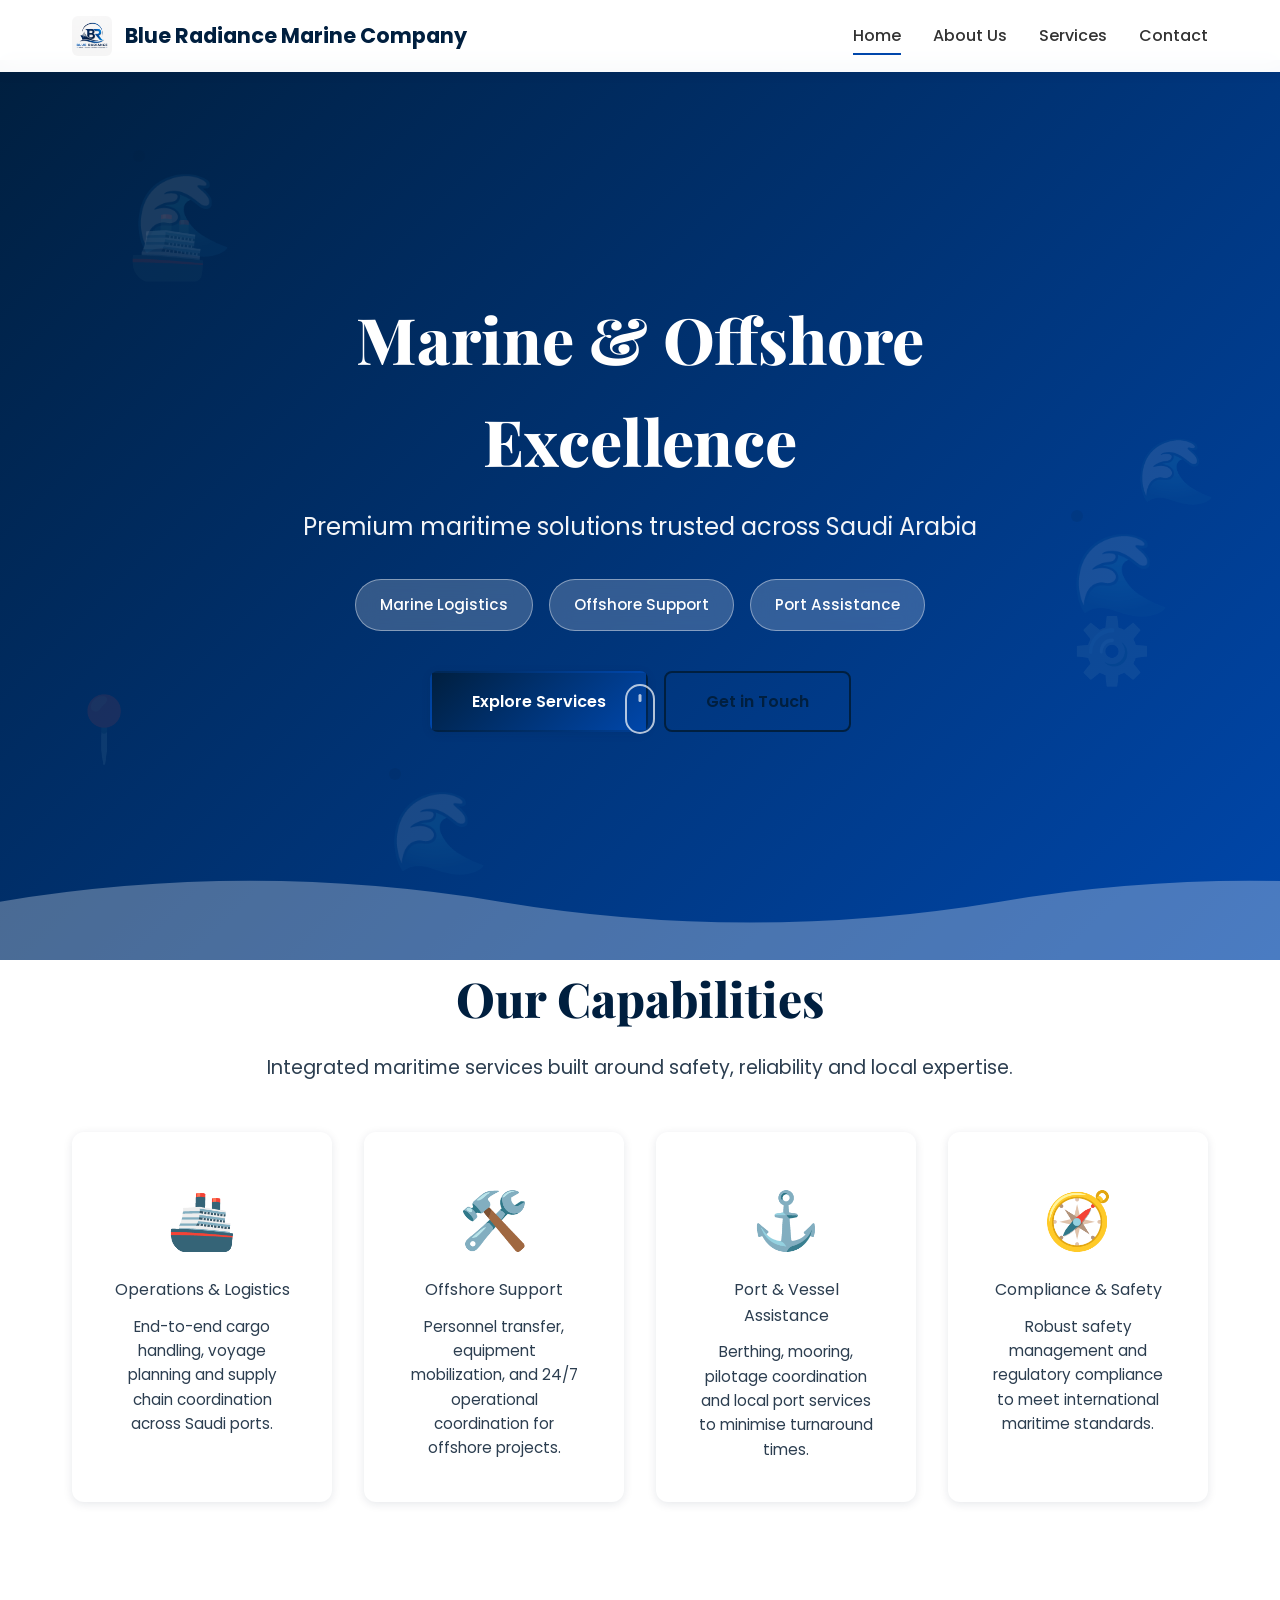
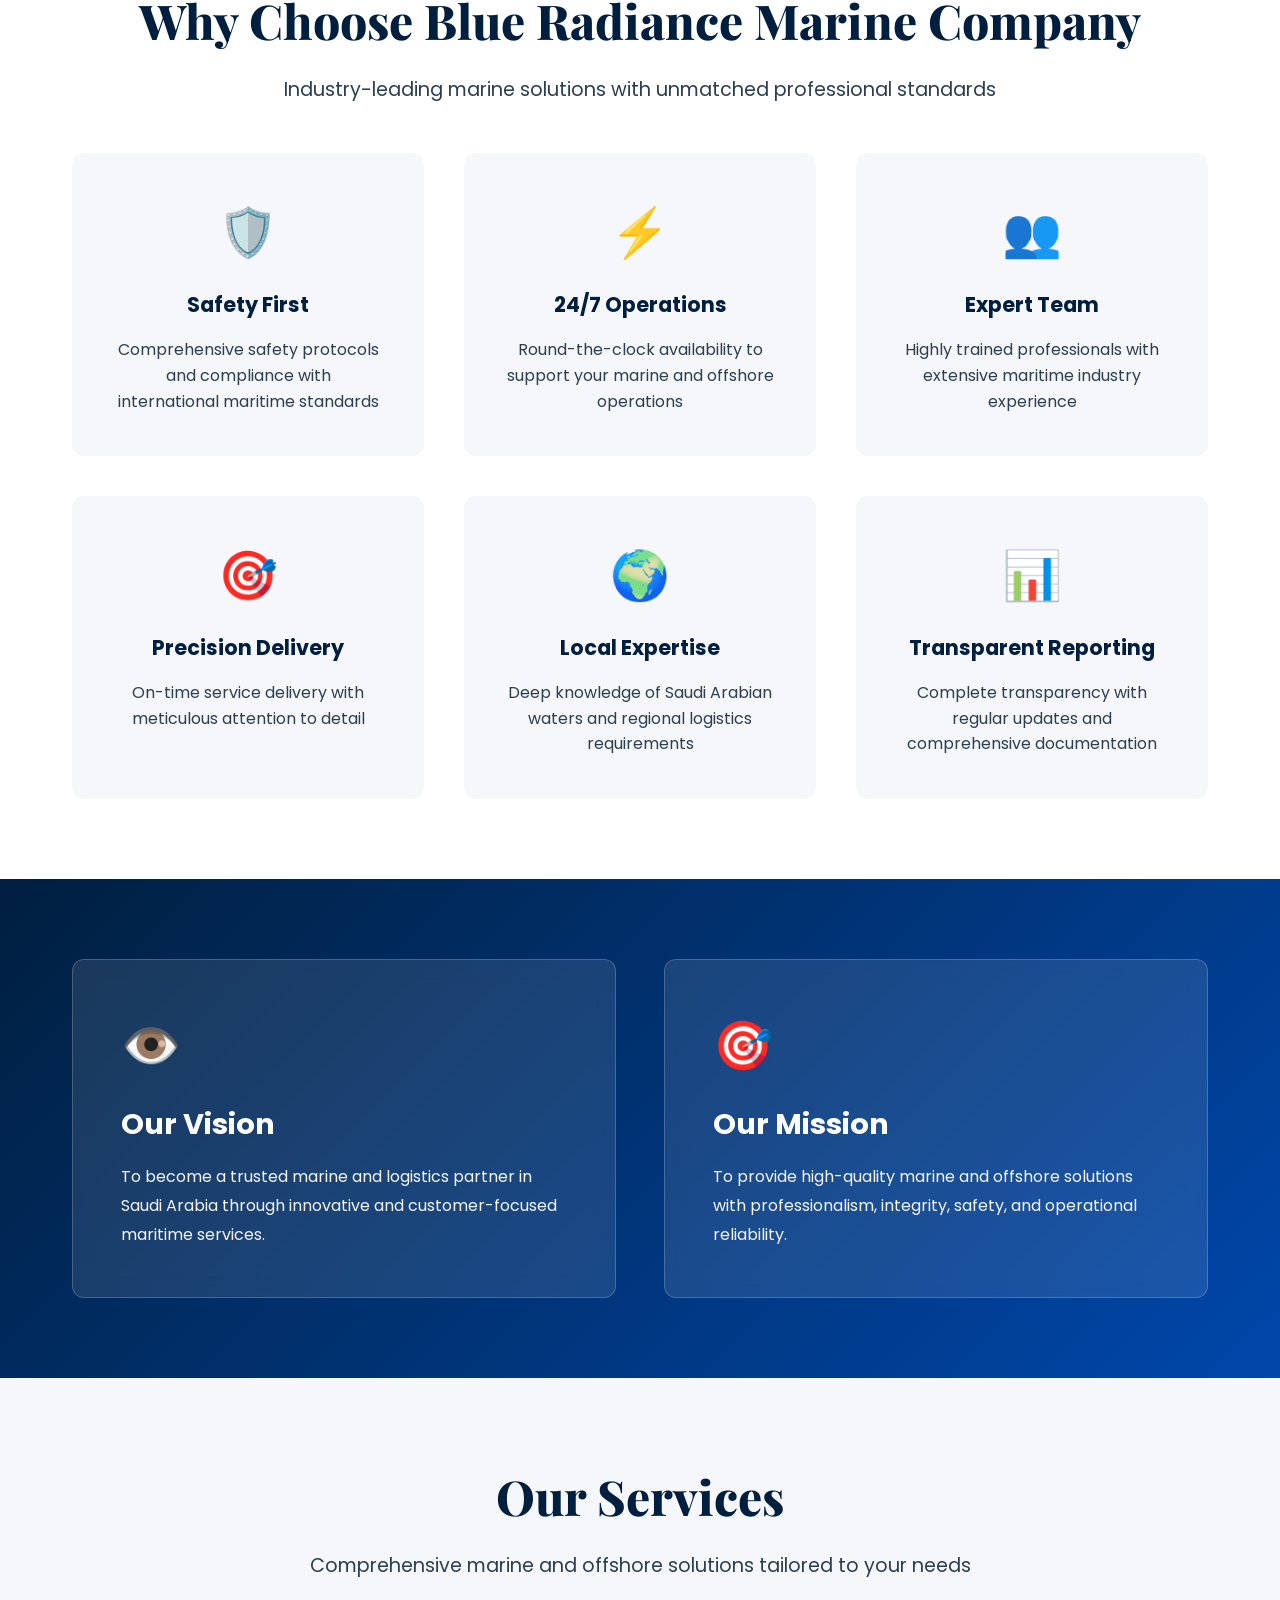
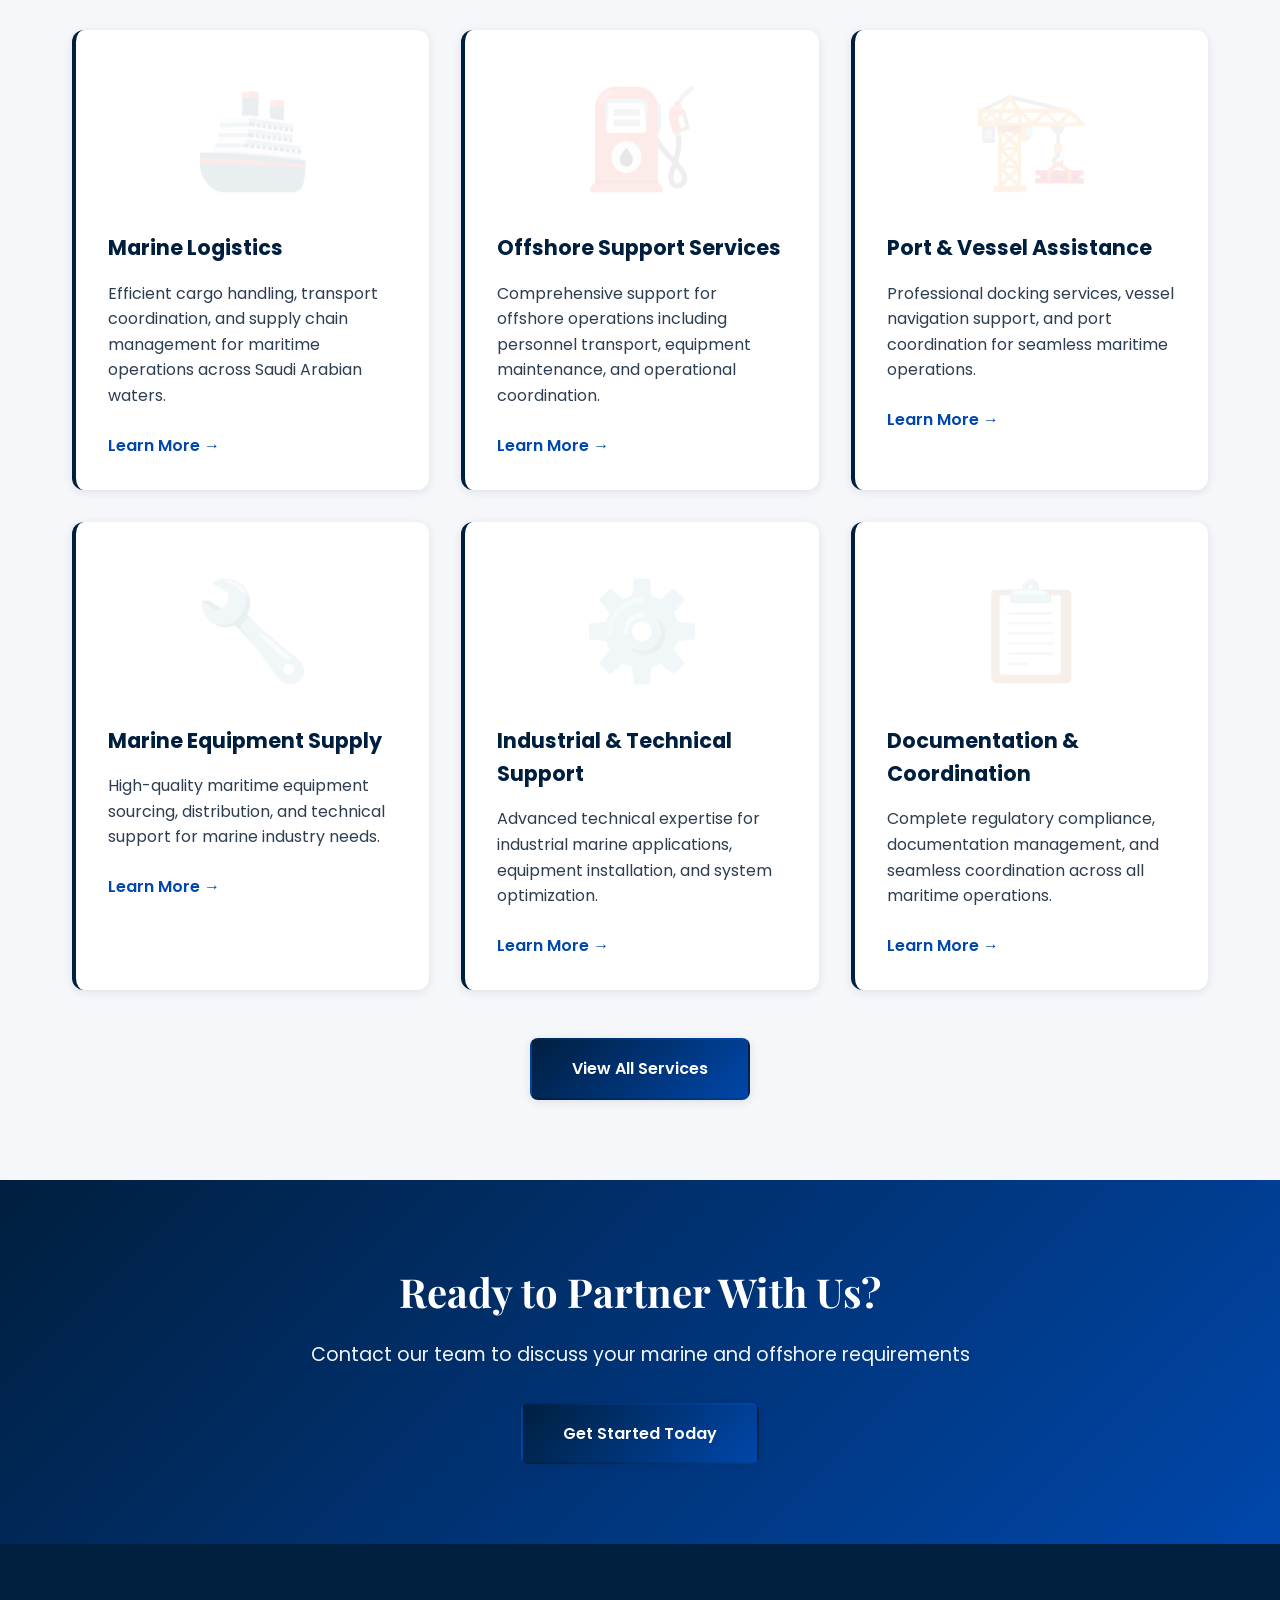
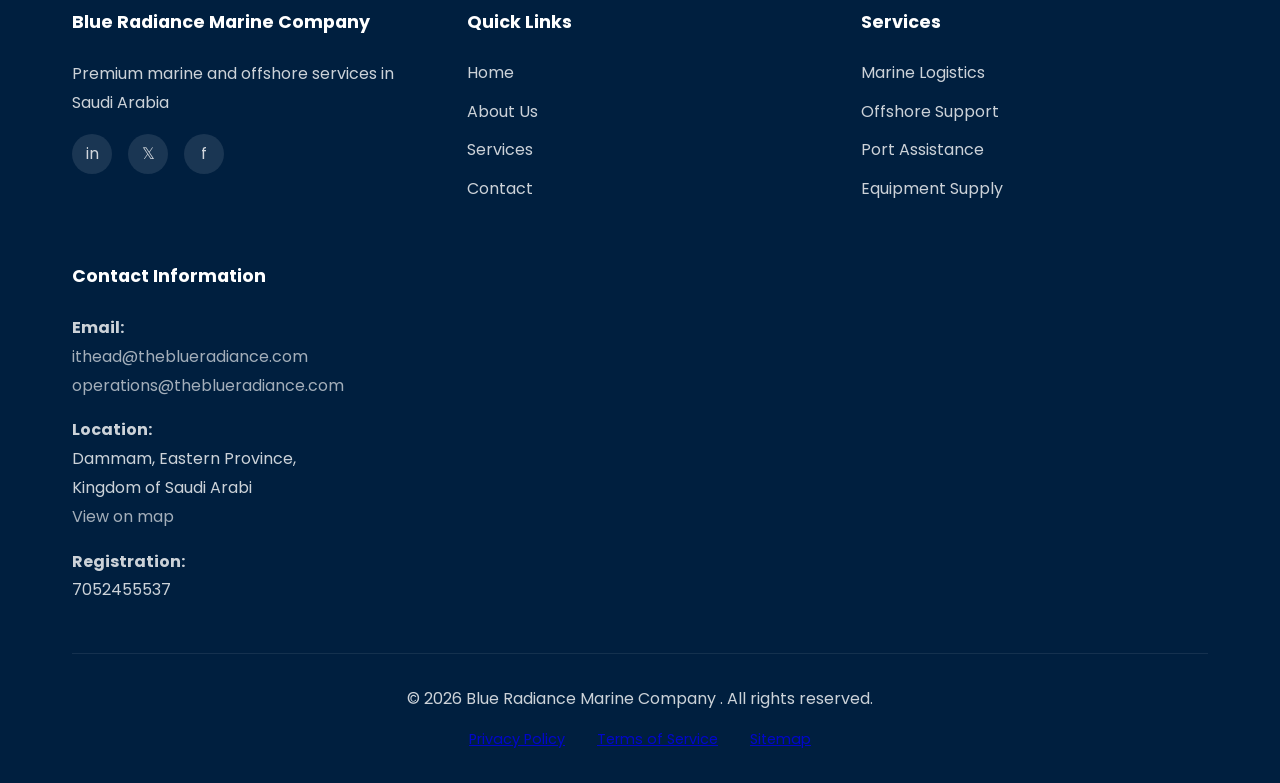
==== index.html @ 3f6fd344 "Update index.html" ====
<!DOCTYPE html>
<html lang="en">
<head>
    <meta charset="UTF-8">
    <meta name="viewport" content="width=device-width, initial-scale=1.0">
    <meta name="description" content="Blue Radiance Marine Company  - Saudi Arabian Marine & Offshore Services. Marine Logistics, Offshore Support, Port Assistance, Equipment Supply">
    <meta name="keywords" content="marine services, offshore, Saudi Arabia, logistics, shipping, vessel support">
    <meta name="author" content="Blue Radiance Marine Company ">
    <meta property="og:title" content="Blue Radiance Marine Company  - Marine & Offshore Services">
    <meta property="og:description" content="Premium marine and offshore solutions in Saudi Arabia">
    <meta property="og:image" content="/images/og-image.jpg">
    <meta property="og:url" content="https://theblueradiance.com">
    <meta name="robots" content="index, follow">
    <title>Blue Radiance Marine Company  - Marine & Offshore Services | Saudi Arabia</title>
    <link rel="canonical" href="https://theblueradiance.com/">
    <link rel="stylesheet" href="main.css">
    <link rel="stylesheet" href="animations.css">
    <link rel="preconnect" href="https://fonts.googleapis.com">
    <link rel="preconnect" href="https://fonts.gstatic.com" crossorigin>
    <link href="https://fonts.googleapis.com/css2?family=Poppins:wght@300;400;500;600;700;800&family=Playfair+Display:wght@700;800&display=swap" rel="stylesheet">
    <link rel="icon" type="image/x-icon" href="images/favicon.ico">
</head>
<body>


    <nav class="navbar">
        <div class="nav-container">
            <div class="nav-brand">
                <a href="index.html" class="logo">
                    <img src="images/Img.PNG" alt="Blue Radiance logo" class="logo-img">
                    <span class="logo-text">Blue Radiance Marine Company </span>
                </a>
            </div>
            <button class="nav-toggle" id="navToggle">
                <span></span>
                <span></span>
                <span></span>
            </button>
            <ul class="nav-menu" id="navMenu">
                <li><a href="index.html" class="nav-link active">Home</a></li>
                <li><a href="about.html" class="nav-link">About Us</a></li>
                <li><a href="services.html" class="nav-link">Services</a></li>
                <li><a href="contact.html" class="nav-link">Contact</a></li>
            </ul>
        </div>
    </nav>

    <section class="hero">
        <div class="hero-background">
            <div class="ocean-waves"></div>
            <div class="wave wave1">🌊</div>
            <div class="wave wave2">🌊</div>
            <div class="wave wave3">🌊</div>
        </div>
        <div class="floating-elements">
            <div class="float-icon icon-1">🚢</div>
            <div class="float-icon icon-2">⚙️</div>
            <div class="float-icon icon-3">🌊</div>
            <div class="float-icon icon-4">📍</div>
        </div>
        <div class="hero-content">
            <div class="hero-text">
                <h1 class="hero-title">Marine & Offshore Excellence</h1>
                <p class="hero-subtitle">Premium maritime solutions trusted across Saudi Arabia</p>
                <div class="hero-tags">
                    <span class="tag">Marine Logistics</span>
                    <span class="tag">Offshore Support</span>
                    <span class="tag">Port Assistance</span>
                </div>
                <div class="hero-buttons">
                    <a href="services.html" class="btn btn-primary">Explore Services</a>
                    <a href="contact.html" class="btn btn-outline">Get in Touch</a>
                </div>
            </div>
            <div class="hero-scroll-indicator">
                <div class="scroll-icon"><span></span></div>
            </div>
        </div>
    </section>

    <section class="capabilities-section">
        <div class="container">
            <h2 class="section-title">Our Capabilities</h2>
            <p class="section-subtitle">Integrated maritime services built around safety, reliability and local expertise.</p>

            <div class="stats-grid">
                <div class="stat-card">
                    <div class="stat-number">🚢</div>
                    <p class="stat-label">Operations &amp; Logistics</p>
                    <p style="margin-top:12px;color:var(--dark-grey);font-size:0.95rem;">End-to-end cargo handling, voyage planning and supply chain coordination across Saudi ports.</p>
                </div>

                <div class="stat-card">
                    <div class="stat-number">🛠️</div>
                    <p class="stat-label">Offshore Support</p>
                    <p style="margin-top:12px;color:var(--dark-grey);font-size:0.95rem;">Personnel transfer, equipment mobilization, and 24/7 operational coordination for offshore projects.</p>
                </div>

                <div class="stat-card">
                    <div class="stat-number">⚓</div>
                    <p class="stat-label">Port &amp; Vessel Assistance</p>
                    <p style="margin-top:12px;color:var(--dark-grey);font-size:0.95rem;">Berthing, mooring, pilotage coordination and local port services to minimise turnaround times.</p>
                </div>

                <div class="stat-card">
                    <div class="stat-number">🧭</div>
                    <p class="stat-label">Compliance &amp; Safety</p>
                    <p style="margin-top:12px;color:var(--dark-grey);font-size:0.95rem;">Robust safety management and regulatory compliance to meet international maritime standards.</p>
                </div>
            </div>
        </div>
    </section>

    <section class="why-choose-us">
        <div class="container">
            <div class="section-header">
                <h2 class="section-title">Why Choose Blue Radiance Marine Company </h2>
                <p class="section-subtitle">Industry-leading marine solutions with unmatched professional standards</p>
            </div>
            <div class="features-grid">
                <div class="feature-card">
                    <div class="feature-icon">🛡️</div>
                    <h3>Safety First</h3>
                    <p>Comprehensive safety protocols and compliance with international maritime standards</p>
                </div>
                <div class="feature-card">
                    <div class="feature-icon">⚡</div>
                    <h3>24/7 Operations</h3>
                    <p>Round-the-clock availability to support your marine and offshore operations</p>
                </div>
                <div class="feature-card">
                    <div class="feature-icon">👥</div>
                    <h3>Expert Team</h3>
                    <p>Highly trained professionals with extensive maritime industry experience</p>
                </div>
                <div class="feature-card">
                    <div class="feature-icon">🎯</div>
                    <h3>Precision Delivery</h3>
                    <p>On-time service delivery with meticulous attention to detail</p>
                </div>
                <div class="feature-card">
                    <div class="feature-icon">🌍</div>
                    <h3>Local Expertise</h3>
                    <p>Deep knowledge of Saudi Arabian waters and regional logistics requirements</p>
                </div>
                <div class="feature-card">
                    <div class="feature-icon">📊</div>
                    <h3>Transparent Reporting</h3>
                    <p>Complete transparency with regular updates and comprehensive documentation</p>
                </div>
            </div>
        </div>
    </section>

    <section class="vision-mission">
        <div class="container">
            <div class="vm-grid">
                <div class="vm-card vision">
                    <div class="vm-icon">👁️</div>
                    <h3>Our Vision</h3>
                    <p>To become a trusted marine and logistics partner in Saudi Arabia through innovative and customer-focused maritime services.</p>
                </div>
                <div class="vm-card mission">
                    <div class="vm-icon">🎯</div>
                    <h3>Our Mission</h3>
                    <p>To provide high-quality marine and offshore solutions with professionalism, integrity, safety, and operational reliability.</p>
                </div>
            </div>
        </div>
    </section>

    <section class="services-preview">
        <div class="container">
            <div class="section-header">
                <h2 class="section-title">Our Services</h2>
                <p class="section-subtitle">Comprehensive marine and offshore solutions tailored to your needs</p>
            </div>
            <div class="services-grid">
                <div class="service-card">
                    <div class="service-icon">🚢</div>
                    <h3>Marine Logistics</h3>
                    <p>Efficient cargo handling, transport coordination, and supply chain management for maritime operations across Saudi Arabian waters.</p>
                    <a href="services.html#marine-logistics" class="service-link">Learn More →</a>
                </div>
                <div class="service-card">
                    <div class="service-icon">⛽</div>
                    <h3>Offshore Support Services</h3>
                    <p>Comprehensive support for offshore operations including personnel transport, equipment maintenance, and operational coordination.</p>
                    <a href="services.html#offshore-support" class="service-link">Learn More →</a>
                </div>
                <div class="service-card">
                    <div class="service-icon">🏗️</div>
                    <h3>Port & Vessel Assistance</h3>
                    <p>Professional docking services, vessel navigation support, and port coordination for seamless maritime operations.</p>
                    <a href="services.html#port-assistance" class="service-link">Learn More →</a>
                </div>
                <div class="service-card">
                    <div class="service-icon">🔧</div>
                    <h3>Marine Equipment Supply</h3>
                    <p>High-quality maritime equipment sourcing, distribution, and technical support for marine industry needs.</p>
                    <a href="services.html#equipment-supply" class="service-link">Learn More →</a>
                </div>
                <div class="service-card">
                    <div class="service-icon">⚙️</div>
                    <h3>Industrial & Technical Support</h3>
                    <p>Advanced technical expertise for industrial marine applications, equipment installation, and system optimization.</p>
                    <a href="services.html#technical-support" class="service-link">Learn More →</a>
                </div>
                <div class="service-card">
                    <div class="service-icon">📋</div>
                    <h3>Documentation & Coordination</h3>
                    <p>Complete regulatory compliance, documentation management, and seamless coordination across all maritime operations.</p>
                    <a href="services.html#documentation" class="service-link">Learn More →</a>
                </div>
            </div>
            <div class="services-cta">
                <a href="services.html" class="btn btn-primary">View All Services</a>
            </div>
        </div>
    </section>

    <section class="cta-section">
        <div class="container">
            <div class="cta-content">
                <h2>Ready to Partner With Us?</h2>
                <p>Contact our team to discuss your marine and offshore requirements</p>
                <a href="contact.html" class="btn btn-primary">Get Started Today</a>
            </div>
        </div>
    </section>

    <footer class="footer">
        <div class="container">
            <div class="footer-grid">
                <div class="footer-section">
                    <h4>Blue Radiance Marine Company </h4>
                    <p>Premium marine and offshore services in Saudi Arabia</p>
                    <div class="social-links">
                        <a href="#" title="LinkedIn">in</a>
                        <a href="#" title="Twitter">𝕏</a>
                        <a href="#" title="Facebook">f</a>
                    </div>
                </div>
                <div class="footer-section">
                    <h4>Quick Links</h4>
                    <ul>
                        <li><a href="index.html">Home</a></li>
                        <li><a href="about.html">About Us</a></li>
                        <li><a href="services.html">Services</a></li>
                        <li><a href="contact.html">Contact</a></li>
                    </ul>
                </div>
                <div class="footer-section">
                    <h4>Services</h4>
                    <ul>
                        <li><a href="services.html#marine-logistics">Marine Logistics</a></li>
                        <li><a href="services.html#offshore-support">Offshore Support</a></li>
                        <li><a href="services.html#port-assistance">Port Assistance</a></li>
                        <li><a href="services.html#equipment-supply">Equipment Supply</a></li>
                    </ul>
                </div>
                <div class="footer-section">
                    <h4>Contact Information</h4>
                    <p><strong>Email:</strong><br><a href="mailto:ithead@theblueradiance.com">ithead@theblueradiance.com</a><br><a href="mailto:operations@theblueradiance.com">operations@theblueradiance.com</a></p>
                    <p><strong>Location:</strong><br>Dammam, Eastern Province,<br>Kingdom of Saudi Arabi<br><a href="https://www.google.com/maps?q=Dammam,+Eastern+Province,+Kingdom+of+Saudi+Arabia" target="_blank" rel="noopener noreferrer">View on map</a></p>
                    <p><strong>Registration:</strong><br>7052455537</p>
                </div>
            </div>
            <div class="footer-bottom">
                <p>&copy; 2026 Blue Radiance Marine Company . All rights reserved.</p>
                <div class="footer-links">
                    <a href="#">Privacy Policy</a>
                    <a href="#">Terms of Service</a>
                    <a href="#">Sitemap</a>
                </div>
            </div>
        </div>
    </footer>

    <script src="main.js"></script>
           <script src="smoothscroll.js"></script>
           <script src="aos.js"></script>
</body>
</html>
---- main.css ----
/* ====================================
   ROOT VARIABLES & GENERAL STYLES
   ==================================== */

:root {
    --primary-blue: #001F3F;
    --royal-blue: #0047AB;
    --light-blue: #4A90E2;
    --accent-blue: #0077BE;
    --white: #FFFFFF;
    --light-grey: #F5F7FA;
    --dark-grey: #2C3E50;
    --text-color: #333333;
    --border-color: #E0E0E0;
    --shadow: 0 2px 10px rgba(0, 31, 63, 0.1);
    --shadow-hover: 0 10px 30px rgba(0, 31, 63, 0.15);
    --transition: all 0.3s cubic-bezier(0.4, 0, 0.2, 1);
}

* {
    margin: 0;
    padding: 0;
    box-sizing: border-box;
}

html { scroll-behavior: smooth; }

body {
    font-family: 'Poppins', sans-serif;
    color: var(--text-color);
    background-color: var(--white);
    line-height: 1.6;
    overflow-x: hidden;
}

.container {
    max-width: 1200px;
    margin: 0 auto;
    padding: 0 2rem;
}

.section-title {
    font-family: 'Playfair Display', serif;
    font-size: 3rem;
    font-weight: 800;
    color: var(--primary-blue);
    margin-bottom: 1rem;
    text-align: center;
}

.section-subtitle {
    font-size: 1.2rem;
    color: var(--dark-grey);
    text-align: center;
    margin-bottom: 3rem;
}

.section-header {
    text-align: center;
    margin-bottom: 3rem;
}

/* ====================================
   BUTTONS & LINKS
   ==================================== */

.btn {
    display: inline-flex;
    align-items: center;
    justify-content: center;
    padding: 1rem 2.5rem;
    border: 2px solid transparent;
    border-radius: 8px;
    font-size: 1rem;
    font-weight: 600;
    text-decoration: none;
    cursor: pointer;
    transition: var(--transition);
    gap: 0.5rem;
}

.btn-primary {
    background: linear-gradient(135deg, var(--primary-blue), var(--royal-blue));
    color: var(--white);
    box-shadow: var(--shadow);
}

.btn-primary:hover {
    background: linear-gradient(135deg, var(--royal-blue), var(--primary-blue));
    box-shadow: var(--shadow-hover);
    transform: translateY(-3px);
}

.btn-outline {
    border-color: var(--primary-blue);
    color: var(--primary-blue);
    background: transparent;
}

.btn-outline:hover {
    background: var(--primary-blue);
    color: var(--white);
}

/* ====================================
   LOADING ANIMATION
   ==================================== */

.loader {
    position: fixed;
    top: 0;
    left: 0;
    width: 100%;
    height: 100%;
    background: var(--white);
    display: flex;
    align-items: center;
    justify-content: center;
    z-index: 9999;
    opacity: 1;
    visibility: visible;
    transition: opacity 0.5s, visibility 0.5s;
}

.loader.loaded {
    opacity: 0;
    visibility: hidden;
}

.loader-content { text-align: center; }

.wave {
    display: inline-block;
    width: 12px;
    height: 12px;
    margin: 0 5px;
    background: var(--primary-blue);
    border-radius: 50%;
    animation: wave 1.4s infinite;
}

.wave:nth-child(1) { animation-delay: 0s; }
.wave:nth-child(2) { animation-delay: 0.2s; }
.wave:nth-child(3) { animation-delay: 0.4s; }

@keyframes wave {
    0%, 100% { transform: translateY(0); }
    50% { transform: translateY(-15px); }
}

/* ====================================
   NAVIGATION
   ==================================== */

.navbar {
    position: fixed;
    top: 0;
    left: 0;
    width: 100%;
    background: rgba(255, 255, 255, 0.98);
    backdrop-filter: blur(10px);
    box-shadow: var(--shadow);
    z-index: 1000;
    transition: var(--transition);
}

.navbar.scrolled {
    background: rgba(255, 255, 255, 0.95);
    box-shadow: 0 5px 20px rgba(0, 31, 63, 0.1);
}

.nav-container {
    max-width: 1200px;
    margin: 0 auto;
    padding: 1rem 2rem;
    display: flex;
    justify-content: space-between;
    align-items: center;
}

.logo {
    display: flex;
    align-items: center;
    gap: 0.8rem;
    text-decoration: none;
    color: var(--primary-blue);
    font-weight: 700;
    font-size: 1.3rem;
    transition: var(--transition);
}

.logo:hover { color: var(--royal-blue); }

.logo-icon { font-size: 1.8rem; }

.logo-img { width: 40px; height: auto; border-radius:6px; object-fit:contain; }

.nav-menu {
    display: flex;
    list-style: none;
    gap: 2rem;
}

.nav-link {
    color: var(--text-color);
    text-decoration: none;
    font-weight: 500;
    transition: var(--transition);
    position: relative;
    padding-bottom: 0.5rem;
}

.nav-link:after {
    content: '';
    position: absolute;
    bottom: 0;
    left: 0;
    width: 0;
    height: 2px;
    background: var(--royal-blue);
    transition: width 0.3s;
}

.nav-link:hover:after,
.nav-link.active:after { width: 100%; }

.nav-toggle {
    display: none;
    flex-direction: column;
    background: none;
    border: none;
    cursor: pointer;
    padding: 0.5rem;
}

.nav-toggle span {
    width: 25px;
    height: 3px;
    background: var(--primary-blue);
    margin: 5px 0;
    transition: var(--transition);
    border-radius: 2px;
}

.nav-toggle.active span:nth-child(1) {
    transform: rotate(45deg) translate(10px, 10px);
}

.nav-toggle.active span:nth-child(2) { opacity: 0; }

.nav-toggle.active span:nth-child(3) {
    transform: rotate(-45deg) translate(7px, -7px);
}

/* ====================================
   HERO SECTION
   ==================================== */

.hero {
    margin-top: 60px;
    min-height: 100vh;
    display: flex;
    align-items: center;
    justify-content: center;
    position: relative;
    overflow: hidden;
    background: linear-gradient(135deg, var(--primary-blue), var(--royal-blue));
}

.hero-background {
    position: absolute;
    top: 0;
    left: 0;
    width: 100%;
    height: 100%;
    z-index: 1;
}

.ocean-waves {
    position: absolute;
    bottom: 0;
    left: 0;
    width: 100%;
    height: 100px;
    background: url('data:image/svg+xml,<svg xmlns="http://www.w3.org/2000/svg" viewBox="0 0 1200 120"><path d="M0,50 Q300,0 600,50 T1200,50 L1200,120 L0,120 Z" fill="%23F5F7FA" opacity="0.3"/></svg>');
    background-repeat: repeat-x;
    animation: waves 10s linear infinite;
}

@keyframes waves {
    0% { transform: translateX(0); }
    100% { transform: translateX(1200px); }
}

.wave {
    position: absolute;
    opacity: 0.1;
    font-size: 5rem;
    animation: float 6s ease-in-out infinite;
}

.wave1 { top: 10%; left: 10%; animation-delay: 0s; }
.wave2 { top: 50%; right: 15%; animation-delay: 2s; }
.wave3 { bottom: 20%; left: 30%; animation-delay: 4s; }

@keyframes float {
    0%, 100% { transform: translateY(0px) rotate(0deg); }
    50% { transform: translateY(-20px) rotate(5deg); }
}

.floating-elements {
    position: absolute;
    width: 100%;
    height: 100%;
    z-index: 2;
}

.float-icon {
    position: absolute;
    font-size: 4rem;
    opacity: 0.1;
    animation: float 8s ease-in-out infinite;
}

.icon-1 { top: 15%; left: 10%; animation-delay: 0s; }
.icon-2 { top: 60%; right: 10%; animation-delay: 2s; }
.icon-3 { top: 40%; right: 5%; animation-delay: 1s; }
.icon-4 { bottom: 20%; left: 5%; animation-delay: 3s; }

.hero-content {
    position: relative;
    z-index: 3;
    text-align: center;
    color: var(--white);
    max-width: 900px;
    padding: 2rem;
}

.hero-title {
    font-family: 'Playfair Display', serif;
    font-size: 4rem;
    font-weight: 800;
    margin-bottom: 1rem;
    animation: slideInUp 0.8s ease-out;
}

.hero-subtitle {
    font-size: 1.5rem;
    margin-bottom: 2rem;
    opacity: 0.95;
    animation: slideInUp 0.8s ease-out 0.2s backwards;
}

.hero-tags {
    display: flex;
    gap: 1rem;
    margin-bottom: 2.5rem;
    justify-content: center;
    flex-wrap: wrap;
    animation: slideInUp 0.8s ease-out 0.4s backwards;
}

.tag {
    display: inline-block;
    padding: 0.8rem 1.5rem;
    background: rgba(255, 255, 255, 0.2);
    border: 1px solid rgba(255, 255, 255, 0.4);
    border-radius: 50px;
    font-size: 0.95rem;
    font-weight: 500;
    backdrop-filter: blur(10px);
}

.hero-buttons {
    display: flex;
    gap: 1rem;
    justify-content: center;
    flex-wrap: wrap;
    animation: slideInUp 0.8s ease-out 0.6s backwards;
}

.hero-scroll-indicator {
    position: absolute;
    bottom: 30px;
    left: 50%;
    transform: translateX(-50%);
    z-index: 4;
    animation: bounce 2s infinite;
}

.scroll-icon {
    width: 30px;
    height: 50px;
    border: 2px solid var(--white);
    border-radius: 15px;
    position: relative;
    opacity: 0.7;
}

.scroll-icon span {
    position: absolute;
    top: 8px;
    left: 50%;
    transform: translateX(-50%);
    width: 3px;
    height: 8px;
    background: var(--white);
    border-radius: 2px;
    animation: scroll 2s infinite;
}

@keyframes scroll {
    0% { transform: translateX(-50%) translateY(0); opacity: 1; }
    100% { transform: translateX(-50%) translateY(15px); opacity: 0; }
}

@keyframes slideInUp {
    from {
        opacity: 0;
        transform: translateY(30px);
    }
    to {
        opacity: 1;
        transform: translateY(0);
    }
}

@keyframes bounce {
    0%, 100% { transform: translateX(-50%) translateY(0); }
    50% { transform: translateX(-50%) translateY(-10px); }
}

/* ====================================
   STATISTICS SECTION
   ==================================== */

.stats-section {
    padding: 5rem 2rem;
    background: var(--light-grey);
}

.stats-grid {
    display: grid;
    grid-template-columns: repeat(auto-fit, minmax(250px, 1fr));
    gap: 2rem;
}

.stat-card {
    background: var(--white);
    padding: 2.5rem;
    border-radius: 12px;
    text-align: center;
    box-shadow: var(--shadow);
    transition: var(--transition);
}

.stat-card:hover {
    transform: translateY(-10px);
    box-shadow: var(--shadow-hover);
}

.stat-number {
    font-family: 'Playfair Display', serif;
    font-size: 3.5rem;
    font-weight: 800;
    color: var(--primary-blue);
    display: inline-block;
}

.stat-symbol {
    font-size: 2rem;
    color: var(--royal-blue);
    margin-left: 0.3rem;
}

.stat-label {
    color: var(--dark-grey);
    font-size: 1rem;
    margin-top: 1rem;
}

/* ====================================
   FEATURES & WHY CHOOSE US
   ==================================== */

.why-choose-us {
    padding: 5rem 2rem;
}

.features-grid {
    display: grid;
    grid-template-columns: repeat(auto-fit, minmax(300px, 1fr));
    gap: 2.5rem;
}

.feature-card {
    background: var(--light-grey);
    padding: 2.5rem;
    border-radius: 12px;
    text-align: center;
    transition: var(--transition);
    border: 2px solid transparent;
}

.feature-card:hover {
    transform: translateY(-10px);
    border-color: var(--primary-blue);
    background: var(--white);
    box-shadow: var(--shadow-hover);
}

.feature-icon {
    font-size: 3rem;
    margin-bottom: 1rem;
    display: block;
}

.feature-card h3 {
    color: var(--primary-blue);
    margin-bottom: 1rem;
    font-size: 1.3rem;
}

.feature-card p {
    color: var(--dark-grey);
    line-height: 1.6;
}

/* ====================================
   VISION & MISSION
   ==================================== */

.vision-mission {
    padding: 5rem 2rem;
    background: linear-gradient(135deg, var(--primary-blue), var(--royal-blue));
    color: var(--white);
}

.vm-grid {
    display: grid;
    grid-template-columns: repeat(auto-fit, minmax(300px, 1fr));
    gap: 3rem;
}

.vm-card {
    background: rgba(255, 255, 255, 0.1);
    padding: 3rem;
    border-radius: 12px;
    border: 1px solid rgba(255, 255, 255, 0.2);
    backdrop-filter: blur(10px);
    transition: var(--transition);
}

.vm-card:hover {
    background: rgba(255, 255, 255, 0.15);
    transform: translateY(-10px);
}

.vm-icon {
    font-size: 3rem;
    margin-bottom: 1rem;
    display: block;
}

.vm-card h3 {
    font-size: 1.8rem;
    margin-bottom: 1rem;
}

.vm-card p {
    opacity: 0.95;
    line-height: 1.8;
}

/* ====================================
   SERVICES SECTION
   ==================================== */

.services-preview {
    padding: 5rem 2rem;
    background: var(--light-grey);
}

.services-grid {
    display: grid;
    grid-template-columns: repeat(auto-fit, minmax(320px, 1fr));
    gap: 2rem;
    margin-bottom: 3rem;
}

.service-card {
    background: var(--white);
    padding: 2rem;
    border-radius: 12px;
    box-shadow: var(--shadow);
    transition: var(--transition);
    border-left: 4px solid var(--primary-blue);
}

.service-card:hover {
    transform: translateY(-10px);
    box-shadow: var(--shadow-hover);
    border-left-color: var(--royal-blue);
}

.service-icon {
    font-size: 2.5rem;
    margin-bottom: 1rem;
    display: block;
}

.service-card h3 {
    color: var(--primary-blue);
    margin-bottom: 1rem;
    font-size: 1.3rem;
}

.service-card p {
    color: var(--dark-grey);
    margin-bottom: 1.5rem;
    line-height: 1.6;
}

.service-link {
    color: var(--royal-blue);
    text-decoration: none;
    font-weight: 600;
    transition: var(--transition);
    display: inline-block;
}

.service-link:hover {
    color: var(--primary-blue);
    transform: translateX(5px);
}

.services-cta {
    text-align: center;
}

/* ====================================
   CTA SECTION
   ==================================== */

.cta-section {
    padding: 5rem 2rem;
    background: linear-gradient(135deg, var(--primary-blue), var(--royal-blue));
    color: var(--white);
    text-align: center;
}

.cta-content h2 {
    font-family: 'Playfair Display', serif;
    font-size: 2.5rem;
    margin-bottom: 1rem;
}

.cta-content p {
    font-size: 1.2rem;
    margin-bottom: 2rem;
    opacity: 0.95;
}

/* ====================================
   PAGE HEADER
   ==================================== */

.page-header {
    margin-top: 60px;
    background: linear-gradient(135deg, var(--primary-blue), var(--royal-blue));
    color: var(--white);
    padding: 4rem 2rem;
    text-align: center;
}

.page-header h1 {
    font-family: 'Playfair Display', serif;
    font-size: 3rem;
    margin-bottom: 0.5rem;
}

.page-header p {
    font-size: 1.2rem;
    opacity: 0.9;
}

/* ====================================
   FOOTER
   ==================================== */

.footer {
    background: var(--primary-blue);
    color: var(--white);
    padding: 4rem 2rem 2rem;
}

.footer-grid {
    display: grid;
    grid-template-columns: repeat(auto-fit, minmax(250px, 1fr));
    gap: 3rem;
    margin-bottom: 2rem;
}

.footer-section h4 {
    margin-bottom: 1.5rem;
    font-size: 1.1rem;
}

.footer-section ul {
    list-style: none;
}

.footer-section ul li {
    margin-bottom: 0.8rem;
}

.footer-section a {
    color: rgba(255, 255, 255, 0.8);
    text-decoration: none;
    transition: var(--transition);
}

.footer-section a:hover {
    color: var(--white);
}

.footer-section p {
    opacity: 0.8;
    line-height: 1.8;
    margin-bottom: 1rem;
}

.social-links {
    display: flex;
    gap: 1rem;
}

.social-links a {
    display: inline-flex;
    align-items: center;
    justify-content: center;
    width: 40px;
    height: 40px;
    background: rgba(255, 255, 255, 0.1);
    border-radius: 50%;
    transition: var(--transition);
}

.social-links a:hover {
    background: rgba(255, 255, 255, 0.2);
    transform: translateY(-3px);
}

.footer-bottom {
    text-align: center;
    padding-top: 2rem;
    border-top: 1px solid rgba(255, 255, 255, 0.1);
    opacity: 0.8;
}

.footer-links {
    display: flex;
    justify-content: center;
    gap: 2rem;
    margin-top: 1rem;
    flex-wrap: wrap;
}

.footer-links a {
    font-size: 0.9rem;
}

/* ====================================
   ABOUT PAGE SPECIFIC
   ==================================== */

.about-overview {
    padding: 5rem 2rem;
}

.overview-content {
    display: grid;
    grid-template-columns: 1fr 1fr;
    gap: 3rem;
    align-items: center;
}

.overview-text h2 {
    font-family: 'Playfair Display', serif;
    font-size: 2.5rem;
    color: var(--primary-blue);
    margin-bottom: 1.5rem;
}

.overview-text p {
    margin-bottom: 1.5rem;
    line-height: 1.8;
    color: var(--dark-grey);
}

.overview-stats {
    display: grid;
    grid-template-columns: 1fr 1fr;
    gap: 2rem;
}

.stat {
    text-align: center;
    padding: 2rem;
    background: var(--light-grey);
    border-radius: 12px;
    transition: var(--transition);
}

.stat:hover {
    transform: translateY(-10px);
    box-shadow: var(--shadow);
}

.stat h3 {
    font-family: 'Playfair Display', serif;
    font-size: 2.5rem;
    color: var(--primary-blue);
    margin-bottom: 0.5rem;
}

.stat p {
    color: var(--dark-grey);
}

.values-section {
    padding: 5rem 2rem;
    background: var(--light-grey);
}

.values-grid {
    display: grid;
    grid-template-columns: repeat(auto-fit, minmax(300px, 1fr));
    gap: 2rem;
}

.value-card {
    background: var(--white);
    padding: 2.5rem;
    border-radius: 12px;
    text-align: center;
    box-shadow: var(--shadow);
    transition: var(--transition);
}

.value-card:hover {
    transform: translateY(-10px);
    box-shadow: var(--shadow-hover);
}

.value-icon {
    font-size: 3rem;
    margin-bottom: 1rem;
    display: block;
}

.value-card h3 {
    color: var(--primary-blue);
    margin-bottom: 1rem;
}

/* ====================================
   COMPANY INFO
   ==================================== */

.company-info {
    padding: 5rem 2rem;
}

.info-grid {
    display: grid;
    grid-template-columns: repeat(auto-fit, minmax(300px, 1fr));
    gap: 2rem;
}

.info-card {
    background: var(--light-grey);
    padding: 2.5rem;
    border-radius: 12px;
    border-left: 4px solid var(--primary-blue);
}

.info-card h3 {
    color: var(--primary-blue);
    margin-bottom: 1.5rem;
}

.info-card p {
    margin-bottom: 0.8rem;
    color: var(--dark-grey);
}

/* ====================================
   SERVICES PAGE
   ==================================== */

.services-nav {
    padding: 2rem;
    background: var(--light-grey);
    position: sticky;
    top: 60px;
    z-index: 100;
}

.nav-buttons {
    display: flex;
    gap: 1rem;
    justify-content: center;
    flex-wrap: wrap;
}

.nav-btn {
    padding: 0.8rem 1.5rem;
    background: var(--white);
    color: var(--primary-blue);
    border: 2px solid var(--primary-blue);
    border-radius: 50px;
    text-decoration: none;
    font-weight: 600;
    transition: var(--transition);
}

.nav-btn:hover {
    background: var(--primary-blue);
    color: var(--white);
}

.service-detail {
    padding: 5rem 2rem;
    border-bottom: 1px solid var(--border-color);
}

.service-content {
    display: grid;
    grid-template-columns: 1fr auto;
    gap: 3rem;
    align-items: center;
}

.service-detail h2 {
    font-family: 'Playfair Display', serif;
    font-size: 2.5rem;
    color: var(--primary-blue);
    margin-bottom: 1.5rem;
}

.service-detail h3 {
    color: var(--primary-blue);
    margin: 1.5rem 0 1rem 0;
}

.service-list {
    list-style: none;
    margin-bottom: 1.5rem;
}

.service-list li {
    padding: 0.7rem 0 0.7rem 2rem;
    position: relative;
    color: var(--dark-grey);
    line-height: 1.8;
}

.service-list li:before {
    content: '✓';
    position: absolute;
    left: 0;
    color: var(--royal-blue);
    font-weight: bold;
}

.service-icon {
    font-size: 6rem;
    opacity: 0.1;
    text-align: center;
}

.service-comparison {
    padding: 5rem 2rem;
    background: var(--light-grey);
}

.comparison-grid {
    display: grid;
    grid-template-columns: repeat(auto-fit, minmax(280px, 1fr));
    gap: 2rem;
}

.comparison-item {
    background: var(--white);
    padding: 2rem;
    border-radius: 12px;
    text-align: center;
    box-shadow: var(--shadow);
}

.comparison-item h3 {
    color: var(--primary-blue);
    margin-bottom: 0.8rem;
    font-size: 1.2rem;
}

.comparison-item p {
    color: var(--dark-grey);
    line-height: 1.6;
}

/* ====================================
   CONTACT PAGE
   ==================================== */

.contact-info-section {
    padding: 5rem 2rem;
    background: var(--light-grey);
}

.contact-info-grid {
    display: grid;
    grid-template-columns: repeat(auto-fit, minmax(280px, 1fr));
    gap: 2rem;
}

.contact-info-card {
    background: var(--white);
    padding: 2.5rem;
    border-radius: 12px;
    text-align: center;
    box-shadow: var(--shadow);
    transition: var(--transition);
}

.contact-info-card:hover {
    transform: translateY(-10px);
    box-shadow: var(--shadow-hover);
}

.info-icon {
    font-size: 2.5rem;
    margin-bottom: 1rem;
}

.contact-info-card h3 {
    color: var(--primary-blue);
    margin-bottom: 1rem;
}

.contact-info-card p {
    color: var(--dark-grey);
    margin-bottom: 0.8rem;
}

.location-note,
.availability-note {
    font-size: 0.9rem;
    opacity: 0.8;
    margin-top: 1rem;
}

.contact-form-section {
    padding: 5rem 2rem;
}

.form-container {
    max-width: 600px;
    margin: 0 auto;
}

.contact-form {
    display: grid;
    gap: 1.5rem;
}

.form-group {
    display: grid;
}

.form-group label {
    margin-bottom: 0.5rem;
    color: var(--primary-blue);
    font-weight: 600;
}

.form-group input,
.form-group select,
.form-group textarea {
    padding: 1rem;
    border: 2px solid var(--border-color);
    border-radius: 8px;
    font-family: 'Poppins', sans-serif;
    font-size: 1rem;
    transition: var(--transition);
}

.form-group input:focus,
.form-group select:focus,
.form-group textarea:focus {
    outline: none;
    border-color: var(--primary-blue);
    box-shadow: 0 0 0 3px rgba(0, 31, 63, 0.1);
}

.form-group.checkbox {
    display: flex;
    align-items: center;
    gap: 0.8rem;
}

.form-group.checkbox input {
    margin: 0;
    width: auto;
    cursor: pointer;
}

.form-group.checkbox label {
    margin: 0;
}

.success-message {
    background: #d4edda;
    color: #155724;
    padding: 2rem;
    border-radius: 12px;
    text-align: center;
    border: 1px solid #c3e6cb;
}

.success-message h3 {
    margin-bottom: 0.5rem;
}

.map-section {
    padding: 5rem 2rem;
    background: var(--light-grey);
}

.map-container {
    border-radius: 12px;
    overflow: hidden;
    box-shadow: var(--shadow-hover);
    height: 450px;
}

/* ====================================
   FAQ SECTION
   ==================================== */

.faq-section {
    padding: 5rem 2rem;
}

.faq-grid {
    display: grid;
    grid-template-columns: repeat(auto-fit, minmax(350px, 1fr));
    gap: 2rem;
}

.faq-item {
    background: var(--light-grey);
    padding: 2rem;
    border-radius: 12px;
    border-left: 4px solid var(--primary-blue);
}

.faq-item h3 {
    color: var(--primary-blue);
    margin-bottom: 1rem;
    font-size: 1.1rem;
}

.faq-item p {
    color: var(--dark-grey);
    line-height: 1.8;
}

/* ====================================
   VM EXPANDED
   ==================================== */

.vm-expanded {
    padding: 5rem 2rem;
    background: var(--light-grey);
}

.vm-flex {
    display: grid;
    grid-template-columns: repeat(auto-fit, minmax(350px, 1fr));
    gap: 3rem;
}

.vm-detail {
    background: var(--white);
    padding: 3rem;
    border-radius: 12px;
    box-shadow: var(--shadow);
    border-top: 4px solid var(--primary-blue);
}

.vm-detail h3 {
    color: var(--primary-blue);
    font-size: 1.8rem;
    margin-bottom: 1rem;
}

.vm-detail p {
    color: var(--dark-grey);
    line-height: 1.8;
}

/* ====================================
   TEAM SECTION
   ==================================== */

.team-section {
    padding: 5rem 2rem;
}

.team-highlights {
    display: grid;
    grid-template-columns: repeat(auto-fit, minmax(280px, 1fr));
    gap: 2rem;
}

.highlight {
    background: var(--light-grey);
    padding: 2.5rem;
    border-radius: 12px;
    text-align: center;
    transition: var(--transition);
}

.highlight:hover {
    transform: translateY(-10px);
    box-shadow: var(--shadow);
}

.highlight h3 {
    color: var(--primary-blue);
    margin-bottom: 1rem;
}

.highlight p {
    color: var(--dark-grey);
    line-height: 1.6;
}

/* ====================================
   RESPONSIVE DESIGN
   ==================================== */

@media (max-width: 768px) {
    .nav-menu {
        display: none;
    }

    .nav-toggle {
        display: flex;
    }

    .nav-menu.active {
        display: flex;
        flex-direction: column;
        position: absolute;
        top: 100%;
        left: 0;
        width: 100%;
        background: rgba(255, 255, 255, 0.98);
        backdrop-filter: blur(10px);
        padding: 1rem 2rem;
        gap: 0.5rem;
    }

    .hero-title {
        font-size: 2.5rem;
    }

    .hero-subtitle {
        font-size: 1.2rem;
    }

    .section-title {
        font-size: 2rem;
    }

    .services-grid,
    .features-grid,
    .stats-grid,
    .vm-grid {
        grid-template-columns: 1fr;
    }

    .overview-content {
        grid-template-columns: 1fr;
    }

    .overview-stats {
        grid-template-columns: 1fr 1fr;
    }

    .service-content {
        grid-template-columns: 1fr;
    }

    .service-icon {
        font-size: 3rem;
    }

    .nav-buttons {
        gap: 0.5rem;
    }

    .nav-btn {
        padding: 0.6rem 1rem;
        font-size: 0.9rem;
    }

    .page-header h1 {
        font-size: 2rem;
    }

    .hero {
        margin-top: 70px;
        min-height: 70vh;
    }
}

@media (max-width: 480px) {
    .container {
        padding: 0 1rem;
    }

    .hero-title {
        font-size: 1.8rem;
    }

    .hero-subtitle {
        font-size: 1rem;
    }

    .hero-tags {
        gap: 0.5rem;
    }

    .tag {
        padding: 0.5rem 1rem;
        font-size: 0.85rem;
    }

    .hero-buttons {
        flex-direction: column;
    }

    .btn {
        padding: 0.8rem 1.5rem;
        font-size: 0.95rem;
        width: 100%;
    }

    .section-title {
        font-size: 1.5rem;
    }

    .stat-number {
        font-size: 2.5rem;
    }

    .feature-card,
    .service-card,
    .value-card,
    .info-card {
        padding: 1.5rem;
    }

    .page-header h1 {
        font-size: 1.5rem;
    }

    .map-container {
        height: 300px;
    }
}
---- animations.css ----
/* ====================================
   ANIMATION & TRANSITION STYLES
   ==================================== */

@keyframes fadeIn {
    from { opacity: 0; }
    to { opacity: 1; }
}

@keyframes fadeInUp {
    from {
        opacity: 0;
        transform: translateY(30px);
    }
    to {
        opacity: 1;
        transform: translateY(0);
    }
}

@keyframes fadeInDown {
    from {
        opacity: 0;
        transform: translateY(-30px);
    }
    to {
        opacity: 1;
        transform: translateY(0);
    }
}

@keyframes fadeInLeft {
    from {
        opacity: 0;
        transform: translateX(-30px);
    }
    to {
        opacity: 1;
        transform: translateX(0);
    }
}

@keyframes fadeInRight {
    from {
        opacity: 0;
        transform: translateX(30px);
    }
    to {
        opacity: 1;
        transform: translateX(0);
    }
}

@keyframes scaleIn {
    from {
        opacity: 0;
        transform: scale(0.9);
    }
    to {
        opacity: 1;
        transform: scale(1);
    }
}

@keyframes scaleUp {
    from {
        transform: scale(1);
    }
    to {
        transform: scale(1.05);
    }
}

@keyframes pulse {
    0%, 100% { opacity: 1; }
    50% { opacity: 0.5; }
}

@keyframes shimmer {
    0% {
        background-position: -1000px 0;
    }
    100% {
        background-position: 1000px 0;
    }
}

@keyframes glow {
    0% {
        box-shadow: 0 0 5px rgba(0, 71, 171, 0.2);
    }
    50% {
        box-shadow: 0 0 20px rgba(0, 71, 171, 0.4);
    }
    100% {
        box-shadow: 0 0 5px rgba(0, 71, 171, 0.2);
    }
}

@keyframes rotate {
    from {
        transform: rotate(0deg);
    }
    to {
        transform: rotate(360deg);
    }
}

@keyframes slideInFromLeft {
    from {
        transform: translateX(-100%);
        opacity: 0;
    }
    to {
        transform: translateX(0);
        opacity: 1;
    }
}

@keyframes slideInFromRight {
    from {
        transform: translateX(100%);
        opacity: 0;
    }
    to {
        transform: translateX(0);
        opacity: 1;
    }
}

@keyframes bounceIn {
    0% {
        opacity: 0;
        transform: scale(0.3);
    }
    50% {
        opacity: 1;
        transform: scale(1.05);
    }
    70% {
        transform: scale(0.9);
    }
    100% {
        transform: scale(1);
    }
}

@keyframes swing {
    20% {
        transform: rotate(15deg);
    }
    40% {
        transform: rotate(-10deg);
    }
    60% {
        transform: rotate(5deg);
    }
    80% {
        transform: rotate(-5deg);
    }
    100% {
        transform: rotate(0deg);
    }
}

/* Apply animations to common elements */

.fade-in {
    animation: fadeIn 0.6s ease-out;
}

.fade-in-up {
    animation: fadeInUp 0.6s ease-out;
}

.fade-in-down {
    animation: fadeInDown 0.6s ease-out;
}

.fade-in-left {
    animation: fadeInLeft 0.6s ease-out;
}

.fade-in-right {
    animation: fadeInRight 0.6s ease-out;
}

.scale-in {
    animation: scaleIn 0.5s ease-out;
}

.pulse-animation {
    animation: pulse 2s ease-in-out infinite;
}

.glow-animation {
    animation: glow 2s ease-in-out infinite;
}

.slide-in-left {
    animation: slideInFromLeft 0.5s ease-out;
}

.slide-in-right {
    animation: slideInFromRight 0.5s ease-out;
}

.bounce-in {
    animation: bounceIn 0.6s ease-out;
}

.swing-animation {
    animation: swing 1s ease-in-out infinite;
}

/* Hover Effects */

.hover-lift {
    transition: transform 0.3s ease, box-shadow 0.3s ease;
}

.hover-lift:hover {
    transform: translateY(-10px);
    box-shadow: 0 15px 40px rgba(0, 31, 63, 0.15);
}

.hover-scale {
    transition: transform 0.3s ease;
}

.hover-scale:hover {
    transform: scale(1.05);
}

.hover-color {
    transition: color 0.3s ease;
}

.hover-bg {
    transition: background-color 0.3s ease;
}

/* Smooth Scroll */

html.smooth-scroll {
    scroll-behavior: smooth;
}

/* Loading Shimmer */

.loading-shimmer {
    background: linear-gradient(
        90deg,
        #f0f0f0 0%,
        #e0e0e0 50%,
        #f0f0f0 100%
    );
    background-size: 200% 100%;
    animation: shimmer 2s infinite;
}

/* Stagger Animation */

.stagger-item {
    opacity: 0;
    animation: fadeInUp 0.6s ease-out forwards;
}

.stagger-item:nth-child(1) { animation-delay: 0s; }
.stagger-item:nth-child(2) { animation-delay: 0.1s; }
.stagger-item:nth-child(3) { animation-delay: 0.2s; }
.stagger-item:nth-child(4) { animation-delay: 0.3s; }
.stagger-item:nth-child(5) { animation-delay: 0.4s; }
.stagger-item:nth-child(6) { animation-delay: 0.5s; }
.stagger-item:nth-child(7) { animation-delay: 0.6s; }
.stagger-item:nth-child(8) { animation-delay: 0.7s; }

/* Parallax Effect */

.parallax {
    background-attachment: fixed;
    background-position: center;
    background-repeat: no-repeat;
    background-size: cover;
}

/* Gradient Animation */

@keyframes gradientShift {
    0% {
        background-position: 0% 50%;
    }
    50% {
        background-position: 100% 50%;
    }
    100% {
        background-position: 0% 50%;
    }
}

.animated-gradient {
    background-size: 200% 200%;
    animation: gradientShift 3s ease infinite;
}

/* Reduced Motion Support */

@media (prefers-reduced-motion: reduce) {
    * {
        animation-duration: 0.01ms !important;
        animation-iteration-count: 1 !important;
        transition-duration: 0.01ms !important;
    }
}

@media (max-width: 768px) {
    .stagger-item {
        animation-delay: 0 !important;
    }
}
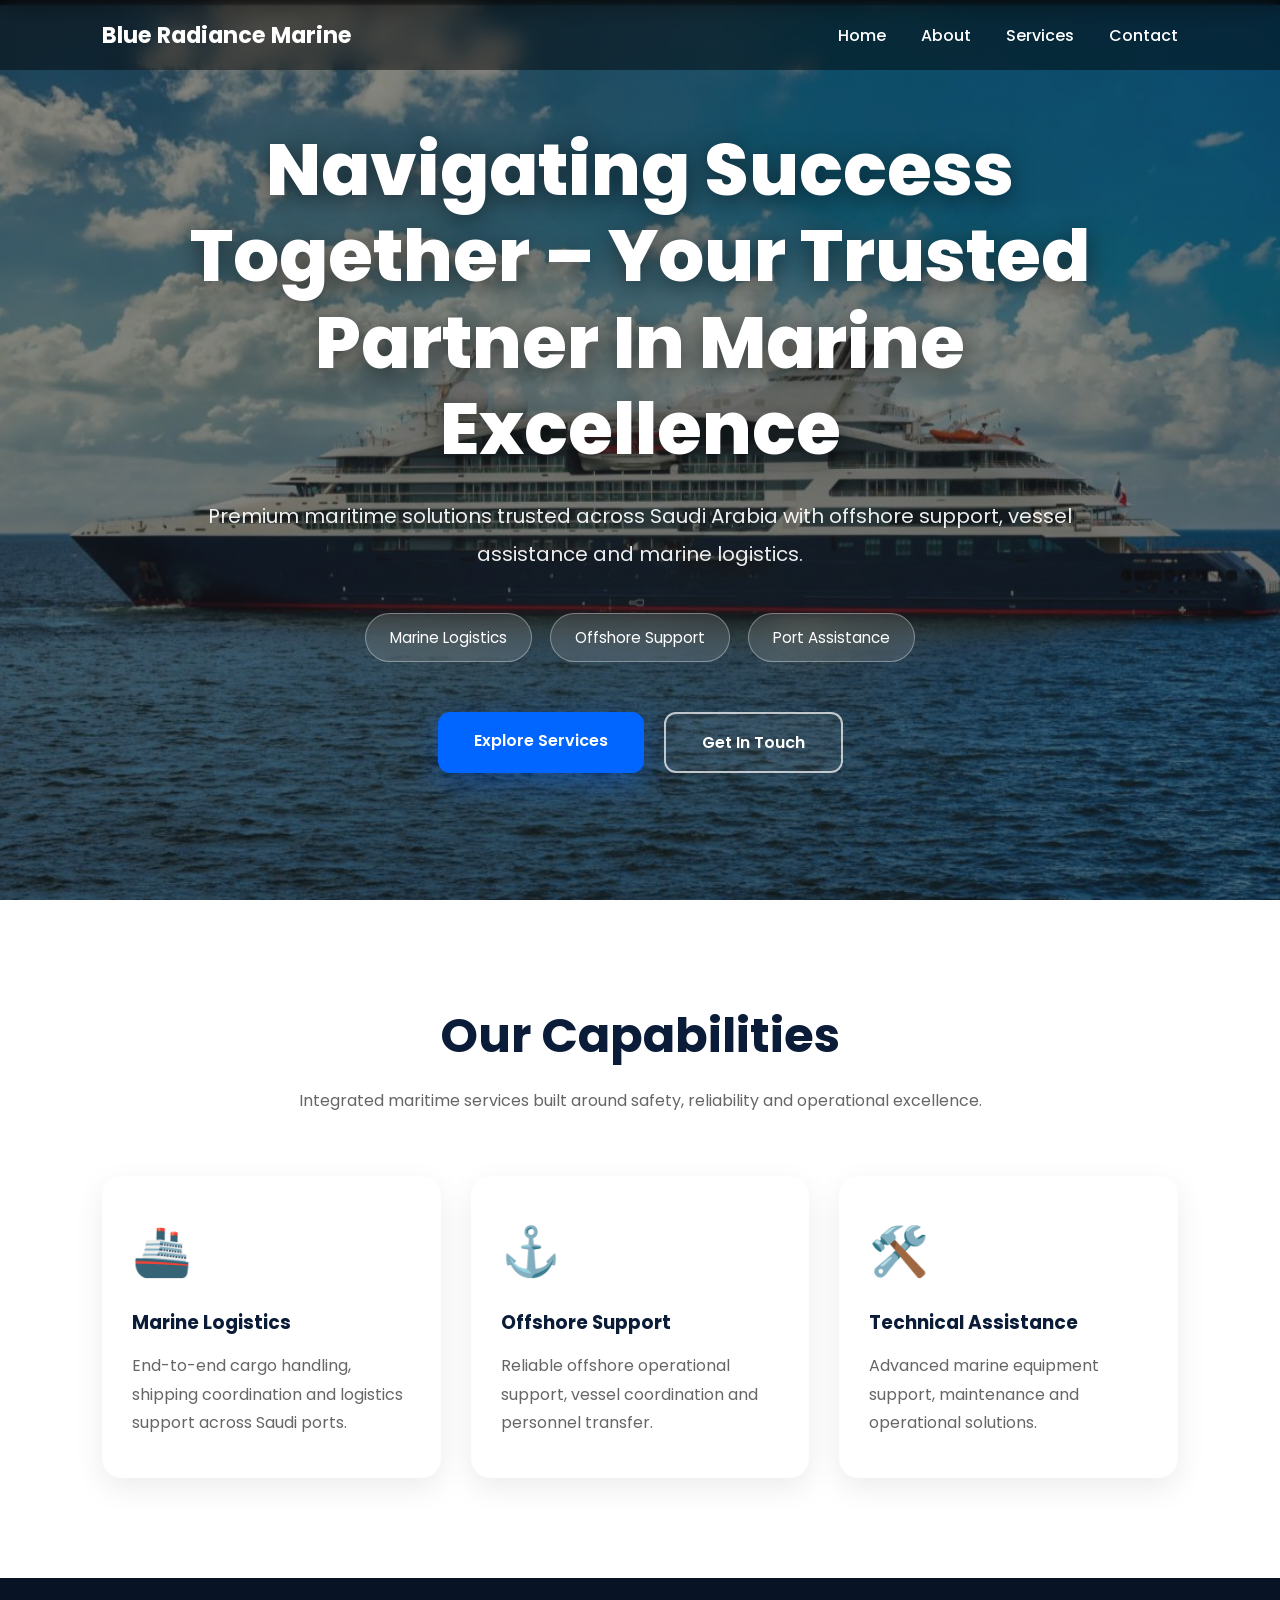
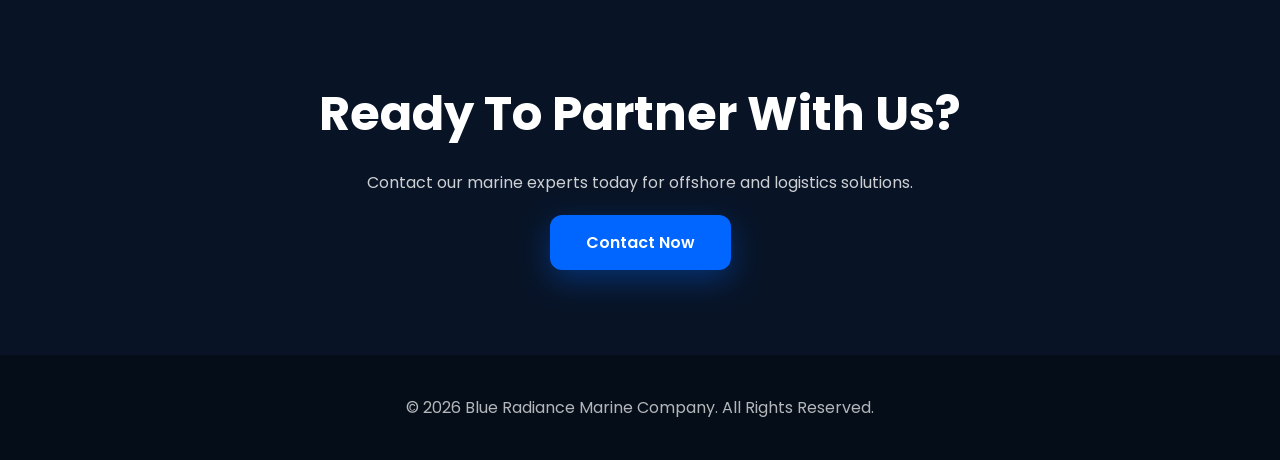
==== commit 535d95d6: "Update index.html" ====
--- a/index.html
+++ b/index.html
@@ -2,283 +2,601 @@
 <html lang="en">
 <head>
     <meta charset="UTF-8">
+
     <meta name="viewport" content="width=device-width, initial-scale=1.0">
-    <meta name="description" content="Blue Radiance Marine Company  - Saudi Arabian Marine & Offshore Services. Marine Logistics, Offshore Support, Port Assistance, Equipment Supply">
-    <meta name="keywords" content="marine services, offshore, Saudi Arabia, logistics, shipping, vessel support">
-    <meta name="author" content="Blue Radiance Marine Company ">
-    <meta property="og:title" content="Blue Radiance Marine Company  - Marine & Offshore Services">
-    <meta property="og:description" content="Premium marine and offshore solutions in Saudi Arabia">
-    <meta property="og:image" content="/images/og-image.jpg">
-    <meta property="og:url" content="https://theblueradiance.com">
-    <meta name="robots" content="index, follow">
-    <title>Blue Radiance Marine Company  - Marine & Offshore Services | Saudi Arabia</title>
-    <link rel="canonical" href="https://theblueradiance.com/">
-    <link rel="stylesheet" href="main.css">
-    <link rel="stylesheet" href="animations.css">
+
+    <meta name="description" content="Blue Radiance Marine Company - Premium Marine & Offshore Services in Saudi Arabia">
+
+    <meta name="keywords" content="marine services, offshore, shipping, logistics, Saudi Arabia">
+
+    <meta name="author" content="Blue Radiance Marine Company">
+
+    <title>
+        Blue Radiance Marine Company | Marine & Offshore Services
+    </title>
+
     <link rel="preconnect" href="https://fonts.googleapis.com">
+
     <link rel="preconnect" href="https://fonts.gstatic.com" crossorigin>
-    <link href="https://fonts.googleapis.com/css2?family=Poppins:wght@300;400;500;600;700;800&family=Playfair+Display:wght@700;800&display=swap" rel="stylesheet">
-    <link rel="icon" type="image/x-icon" href="images/favicon.ico">
+
+    <link href="https://fonts.googleapis.com/css2?family=Poppins:wght@300;400;500;600;700;800&display=swap" rel="stylesheet">
+
+    <style>
+
+        *{
+            margin:0;
+            padding:0;
+            box-sizing:border-box;
+            font-family:'Poppins',sans-serif;
+        }
+
+        body{
+            background:#fff;
+            overflow-x:hidden;
+        }
+
+        html{
+            scroll-behavior:smooth;
+        }
+
+        /* =========================
+           NAVBAR
+        ========================= */
+
+        .navbar{
+            width:100%;
+            position:fixed;
+            top:0;
+            left:0;
+            z-index:999;
+            padding:18px 8%;
+            background:rgba(0,0,0,0.45);
+            backdrop-filter:blur(10px);
+        }
+
+        .nav-container{
+            display:flex;
+            align-items:center;
+            justify-content:space-between;
+        }
+
+        .logo{
+            color:#fff;
+            text-decoration:none;
+            font-size:1.4rem;
+            font-weight:700;
+        }
+
+        .nav-menu{
+            display:flex;
+            gap:35px;
+            list-style:none;
+        }
+
+        .nav-menu a{
+            color:#fff;
+            text-decoration:none;
+            font-weight:500;
+            transition:0.3s;
+        }
+
+        .nav-menu a:hover{
+            color:#4da6ff;
+        }
+
+        /* =========================
+           HERO SECTION
+        ========================= */
+
+        .hero{
+            width:100%;
+            min-height:100vh;
+
+            background:
+            linear-gradient(
+            rgba(0,0,0,0.45),
+            rgba(0,0,0,0.55)
+            ),
+            url('images/ship.jpg');
+
+            background-size:cover;
+            background-position:center;
+            background-repeat:no-repeat;
+
+            display:flex;
+            align-items:center;
+            justify-content:center;
+
+            position:relative;
+            overflow:hidden;
+        }
+
+        /* Floating Animation */
+
+        .hero::before{
+            content:'';
+            position:absolute;
+            width:200%;
+            height:200%;
+            background:
+            radial-gradient(rgba(255,255,255,0.08), transparent);
+
+            animation:moveBg 12s linear infinite;
+        }
+
+        @keyframes moveBg{
+
+            0%{
+                transform:translateX(-10%) translateY(-10%);
+            }
+
+            50%{
+                transform:translateX(10%) translateY(10%);
+            }
+
+            100%{
+                transform:translateX(-10%) translateY(-10%);
+            }
+
+        }
+
+        .hero-content{
+            position:relative;
+            z-index:2;
+            text-align:center;
+            color:white;
+            max-width:1000px;
+            padding:120px 20px;
+            animation:fadeUp 1.4s ease;
+        }
+
+        .hero-title{
+            font-size:4.5rem;
+            line-height:1.2;
+            margin-bottom:25px;
+            font-weight:800;
+
+            text-shadow:
+            0 5px 25px rgba(0,0,0,0.5);
+        }
+
+        .hero-subtitle{
+            font-size:1.25rem;
+            line-height:1.9;
+            margin-bottom:40px;
+            color:rgba(255,255,255,0.92);
+        }
+
+        /* Tags */
+
+        .hero-tags{
+            display:flex;
+            justify-content:center;
+            flex-wrap:wrap;
+            gap:18px;
+            margin-bottom:50px;
+        }
+
+        .hero-tags span{
+            padding:12px 24px;
+            border-radius:50px;
+
+            background:rgba(255,255,255,0.12);
+
+            border:1px solid rgba(255,255,255,0.35);
+
+            backdrop-filter:blur(10px);
+
+            font-size:0.95rem;
+
+            transition:0.3s;
+        }
+
+        .hero-tags span:hover{
+            transform:translateY(-5px);
+            background:rgba(255,255,255,0.2);
+        }
+
+        /* Buttons */
+
+        .hero-buttons{
+            display:flex;
+            justify-content:center;
+            flex-wrap:wrap;
+            gap:20px;
+        }
+
+        .btn{
+            text-decoration:none;
+            padding:16px 36px;
+            border-radius:12px;
+            font-weight:600;
+            transition:0.3s;
+        }
+
+        .btn-primary{
+            background:#0066ff;
+            color:white;
+
+            box-shadow:
+            0 10px 30px rgba(0,102,255,0.35);
+        }
+
+        .btn-primary:hover{
+            transform:translateY(-5px);
+            background:#0052cc;
+        }
+
+        .btn-secondary{
+            border:2px solid rgba(255,255,255,0.7);
+            color:white;
+            background:rgba(255,255,255,0.05);
+        }
+
+        .btn-secondary:hover{
+            background:white;
+            color:black;
+            transform:translateY(-5px);
+        }
+
+        /* Animation */
+
+        @keyframes fadeUp{
+
+            from{
+                opacity:0;
+                transform:translateY(60px);
+            }
+
+            to{
+                opacity:1;
+                transform:translateY(0);
+            }
+
+        }
+
+        /* =========================
+           CAPABILITIES SECTION
+        ========================= */
+
+        .section{
+            padding:100px 8%;
+        }
+
+        .section-title{
+            text-align:center;
+            font-size:3rem;
+            margin-bottom:15px;
+            color:#0b1c39;
+        }
+
+        .section-subtitle{
+            text-align:center;
+            color:#666;
+            max-width:800px;
+            margin:auto;
+            line-height:1.8;
+            margin-bottom:60px;
+        }
+
+        .cards{
+            display:grid;
+            grid-template-columns:repeat(auto-fit,minmax(260px,1fr));
+            gap:30px;
+        }
+
+        .card{
+            background:white;
+            padding:40px 30px;
+            border-radius:20px;
+
+            box-shadow:
+            0 10px 30px rgba(0,0,0,0.08);
+
+            transition:0.4s;
+        }
+
+        .card:hover{
+            transform:translateY(-10px);
+        }
+
+        .card-icon{
+            font-size:3rem;
+            margin-bottom:20px;
+        }
+
+        .card h3{
+            margin-bottom:15px;
+            color:#0b1c39;
+        }
+
+        .card p{
+            color:#666;
+            line-height:1.8;
+        }
+
+        /* =========================
+           CTA SECTION
+        ========================= */
+
+        .cta{
+            padding:100px 8%;
+            background:#081426;
+            text-align:center;
+            color:white;
+        }
+
+        .cta h2{
+            font-size:3rem;
+            margin-bottom:20px;
+        }
+
+        .cta p{
+            color:rgba(255,255,255,0.8);
+            margin-bottom:35px;
+        }
+
+        /* =========================
+           FOOTER
+        ========================= */
+
+        footer{
+            background:#050d18;
+            color:white;
+            padding:40px 8%;
+            text-align:center;
+        }
+
+        footer p{
+            color:rgba(255,255,255,0.7);
+        }
+
+        /* =========================
+           MOBILE RESPONSIVE
+        ========================= */
+
+        @media(max-width:992px){
+
+            .hero-title{
+                font-size:3.2rem;
+            }
+
+        }
+
+        @media(max-width:768px){
+
+            .navbar{
+                padding:18px 5%;
+            }
+
+            .nav-menu{
+                gap:18px;
+            }
+
+            .hero-title{
+                font-size:2.3rem;
+            }
+
+            .hero-subtitle{
+                font-size:1rem;
+            }
+
+            .hero-buttons{
+                flex-direction:column;
+                align-items:center;
+            }
+
+            .btn{
+                width:100%;
+                max-width:260px;
+            }
+
+            .section-title{
+                font-size:2.2rem;
+            }
+
+        }
+
+    </style>
+
 </head>
+
 <body>
 
+    <!-- NAVBAR -->
 
     <nav class="navbar">
+
         <div class="nav-container">
-            <div class="nav-brand">
-                <a href="index.html" class="logo">
-                    <img src="images/Img.PNG" alt="Blue Radiance logo" class="logo-img">
-                    <span class="logo-text">Blue Radiance Marine Company </span>
+
+            <a href="index.html" class="logo">
+                Blue Radiance Marine
+            </a>
+
+            <ul class="nav-menu">
+
+                <li>
+                    <a href="index.html">
+                        Home
+                    </a>
+                </li>
+
+                <li>
+                    <a href="about.html">
+                        About
+                    </a>
+                </li>
+
+                <li>
+                    <a href="services.html">
+                        Services
+                    </a>
+                </li>
+
+                <li>
+                    <a href="contact.html">
+                        Contact
+                    </a>
+                </li>
+
+            </ul>
+
+        </div>
+
+    </nav>
+
+    <!-- HERO SECTION -->
+
+    <section class="hero">
+
+        <div class="hero-content">
+
+            <h1 class="hero-title">
+
+                Navigating Success Together –
+                Your Trusted Partner In
+                Marine Excellence
+
+            </h1>
+
+            <p class="hero-subtitle">
+
+                Premium maritime solutions trusted across Saudi Arabia with offshore support,
+                vessel assistance and marine logistics.
+
+            </p>
+
+            <div class="hero-tags">
+
+                <span>
+                    Marine Logistics
+                </span>
+
+                <span>
+                    Offshore Support
+                </span>
+
+                <span>
+                    Port Assistance
+                </span>
+
+            </div>
+
+            <div class="hero-buttons">
+
+                <a href="services.html" class="btn btn-primary">
+                    Explore Services
                 </a>
+
+                <a href="contact.html" class="btn btn-secondary">
+                    Get In Touch
+                </a>
+
             </div>
-            <button class="nav-toggle" id="navToggle">
-                <span></span>
-                <span></span>
-                <span></span>
-            </button>
-            <ul class="nav-menu" id="navMenu">
-                <li><a href="index.html" class="nav-link active">Home</a></li>
-                <li><a href="about.html" class="nav-link">About Us</a></li>
-                <li><a href="services.html" class="nav-link">Services</a></li>
-                <li><a href="contact.html" class="nav-link">Contact</a></li>
-            </ul>
+
         </div>
-    </nav>
-
-    <section class="hero">
-        <div class="hero-background">
-            <div class="ocean-waves"></div>
-            <div class="wave wave1">🌊</div>
-            <div class="wave wave2">🌊</div>
-            <div class="wave wave3">🌊</div>
+
+    </section>
+
+    <!-- CAPABILITIES -->
+
+    <section class="section">
+
+        <h2 class="section-title">
+            Our Capabilities
+        </h2>
+
+        <p class="section-subtitle">
+
+            Integrated maritime services built around safety,
+            reliability and operational excellence.
+
+        </p>
+
+        <div class="cards">
+
+            <div class="card">
+
+                <div class="card-icon">
+                    🚢
+                </div>
+
+                <h3>
+                    Marine Logistics
+                </h3>
+
+                <p>
+                    End-to-end cargo handling, shipping coordination
+                    and logistics support across Saudi ports.
+                </p>
+
+            </div>
+
+            <div class="card">
+
+                <div class="card-icon">
+                    ⚓
+                </div>
+
+                <h3>
+                    Offshore Support
+                </h3>
+
+                <p>
+                    Reliable offshore operational support,
+                    vessel coordination and personnel transfer.
+                </p>
+
+            </div>
+
+            <div class="card">
+
+                <div class="card-icon">
+                    🛠️
+                </div>
+
+                <h3>
+                    Technical Assistance
+                </h3>
+
+                <p>
+                    Advanced marine equipment support,
+                    maintenance and operational solutions.
+                </p>
+
+            </div>
+
         </div>
-        <div class="floating-elements">
-            <div class="float-icon icon-1">🚢</div>
-            <div class="float-icon icon-2">⚙️</div>
-            <div class="float-icon icon-3">🌊</div>
-            <div class="float-icon icon-4">📍</div>
-        </div>
-        <div class="hero-content">
-            <div class="hero-text">
-                <h1 class="hero-title">Marine & Offshore Excellence</h1>
-                <p class="hero-subtitle">Premium maritime solutions trusted across Saudi Arabia</p>
-                <div class="hero-tags">
-                    <span class="tag">Marine Logistics</span>
-                    <span class="tag">Offshore Support</span>
-                    <span class="tag">Port Assistance</span>
-                </div>
-                <div class="hero-buttons">
-                    <a href="services.html" class="btn btn-primary">Explore Services</a>
-                    <a href="contact.html" class="btn btn-outline">Get in Touch</a>
-                </div>
-            </div>
-            <div class="hero-scroll-indicator">
-                <div class="scroll-icon"><span></span></div>
-            </div>
-        </div>
+
     </section>
 
-    <section class="capabilities-section">
-        <div class="container">
-            <h2 class="section-title">Our Capabilities</h2>
-            <p class="section-subtitle">Integrated maritime services built around safety, reliability and local expertise.</p>
-
-            <div class="stats-grid">
-                <div class="stat-card">
-                    <div class="stat-number">🚢</div>
-                    <p class="stat-label">Operations &amp; Logistics</p>
-                    <p style="margin-top:12px;color:var(--dark-grey);font-size:0.95rem;">End-to-end cargo handling, voyage planning and supply chain coordination across Saudi ports.</p>
-                </div>
-
-                <div class="stat-card">
-                    <div class="stat-number">🛠️</div>
-                    <p class="stat-label">Offshore Support</p>
-                    <p style="margin-top:12px;color:var(--dark-grey);font-size:0.95rem;">Personnel transfer, equipment mobilization, and 24/7 operational coordination for offshore projects.</p>
-                </div>
-
-                <div class="stat-card">
-                    <div class="stat-number">⚓</div>
-                    <p class="stat-label">Port &amp; Vessel Assistance</p>
-                    <p style="margin-top:12px;color:var(--dark-grey);font-size:0.95rem;">Berthing, mooring, pilotage coordination and local port services to minimise turnaround times.</p>
-                </div>
-
-                <div class="stat-card">
-                    <div class="stat-number">🧭</div>
-                    <p class="stat-label">Compliance &amp; Safety</p>
-                    <p style="margin-top:12px;color:var(--dark-grey);font-size:0.95rem;">Robust safety management and regulatory compliance to meet international maritime standards.</p>
-                </div>
-            </div>
-        </div>
+    <!-- CTA -->
+
+    <section class="cta">
+
+        <h2>
+            Ready To Partner With Us?
+        </h2>
+
+        <p>
+            Contact our marine experts today for offshore and logistics solutions.
+        </p>
+
+        <a href="contact.html" class="btn btn-primary">
+            Contact Now
+        </a>
+
     </section>
 
-    <section class="why-choose-us">
-        <div class="container">
-            <div class="section-header">
-                <h2 class="section-title">Why Choose Blue Radiance Marine Company </h2>
-                <p class="section-subtitle">Industry-leading marine solutions with unmatched professional standards</p>
-            </div>
-            <div class="features-grid">
-                <div class="feature-card">
-                    <div class="feature-icon">🛡️</div>
-                    <h3>Safety First</h3>
-                    <p>Comprehensive safety protocols and compliance with international maritime standards</p>
-                </div>
-                <div class="feature-card">
-                    <div class="feature-icon">⚡</div>
-                    <h3>24/7 Operations</h3>
-                    <p>Round-the-clock availability to support your marine and offshore operations</p>
-                </div>
-                <div class="feature-card">
-                    <div class="feature-icon">👥</div>
-                    <h3>Expert Team</h3>
-                    <p>Highly trained professionals with extensive maritime industry experience</p>
-                </div>
-                <div class="feature-card">
-                    <div class="feature-icon">🎯</div>
-                    <h3>Precision Delivery</h3>
-                    <p>On-time service delivery with meticulous attention to detail</p>
-                </div>
-                <div class="feature-card">
-                    <div class="feature-icon">🌍</div>
-                    <h3>Local Expertise</h3>
-                    <p>Deep knowledge of Saudi Arabian waters and regional logistics requirements</p>
-                </div>
-                <div class="feature-card">
-                    <div class="feature-icon">📊</div>
-                    <h3>Transparent Reporting</h3>
-                    <p>Complete transparency with regular updates and comprehensive documentation</p>
-                </div>
-            </div>
-        </div>
-    </section>
-
-    <section class="vision-mission">
-        <div class="container">
-            <div class="vm-grid">
-                <div class="vm-card vision">
-                    <div class="vm-icon">👁️</div>
-                    <h3>Our Vision</h3>
-                    <p>To become a trusted marine and logistics partner in Saudi Arabia through innovative and customer-focused maritime services.</p>
-                </div>
-                <div class="vm-card mission">
-                    <div class="vm-icon">🎯</div>
-                    <h3>Our Mission</h3>
-                    <p>To provide high-quality marine and offshore solutions with professionalism, integrity, safety, and operational reliability.</p>
-                </div>
-            </div>
-        </div>
-    </section>
-
-    <section class="services-preview">
-        <div class="container">
-            <div class="section-header">
-                <h2 class="section-title">Our Services</h2>
-                <p class="section-subtitle">Comprehensive marine and offshore solutions tailored to your needs</p>
-            </div>
-            <div class="services-grid">
-                <div class="service-card">
-                    <div class="service-icon">🚢</div>
-                    <h3>Marine Logistics</h3>
-                    <p>Efficient cargo handling, transport coordination, and supply chain management for maritime operations across Saudi Arabian waters.</p>
-                    <a href="services.html#marine-logistics" class="service-link">Learn More →</a>
-                </div>
-                <div class="service-card">
-                    <div class="service-icon">⛽</div>
-                    <h3>Offshore Support Services</h3>
-                    <p>Comprehensive support for offshore operations including personnel transport, equipment maintenance, and operational coordination.</p>
-                    <a href="services.html#offshore-support" class="service-link">Learn More →</a>
-                </div>
-                <div class="service-card">
-                    <div class="service-icon">🏗️</div>
-                    <h3>Port & Vessel Assistance</h3>
-                    <p>Professional docking services, vessel navigation support, and port coordination for seamless maritime operations.</p>
-                    <a href="services.html#port-assistance" class="service-link">Learn More →</a>
-                </div>
-                <div class="service-card">
-                    <div class="service-icon">🔧</div>
-                    <h3>Marine Equipment Supply</h3>
-                    <p>High-quality maritime equipment sourcing, distribution, and technical support for marine industry needs.</p>
-                    <a href="services.html#equipment-supply" class="service-link">Learn More →</a>
-                </div>
-                <div class="service-card">
-                    <div class="service-icon">⚙️</div>
-                    <h3>Industrial & Technical Support</h3>
-                    <p>Advanced technical expertise for industrial marine applications, equipment installation, and system optimization.</p>
-                    <a href="services.html#technical-support" class="service-link">Learn More →</a>
-                </div>
-                <div class="service-card">
-                    <div class="service-icon">📋</div>
-                    <h3>Documentation & Coordination</h3>
-                    <p>Complete regulatory compliance, documentation management, and seamless coordination across all maritime operations.</p>
-                    <a href="services.html#documentation" class="service-link">Learn More →</a>
-                </div>
-            </div>
-            <div class="services-cta">
-                <a href="services.html" class="btn btn-primary">View All Services</a>
-            </div>
-        </div>
-    </section>
-
-    <section class="cta-section">
-        <div class="container">
-            <div class="cta-content">
-                <h2>Ready to Partner With Us?</h2>
-                <p>Contact our team to discuss your marine and offshore requirements</p>
-                <a href="contact.html" class="btn btn-primary">Get Started Today</a>
-            </div>
-        </div>
-    </section>
-
-    <footer class="footer">
-        <div class="container">
-            <div class="footer-grid">
-                <div class="footer-section">
-                    <h4>Blue Radiance Marine Company </h4>
-                    <p>Premium marine and offshore services in Saudi Arabia</p>
-                    <div class="social-links">
-                        <a href="#" title="LinkedIn">in</a>
-                        <a href="#" title="Twitter">𝕏</a>
-                        <a href="#" title="Facebook">f</a>
-                    </div>
-                </div>
-                <div class="footer-section">
-                    <h4>Quick Links</h4>
-                    <ul>
-                        <li><a href="index.html">Home</a></li>
-                        <li><a href="about.html">About Us</a></li>
-                        <li><a href="services.html">Services</a></li>
-                        <li><a href="contact.html">Contact</a></li>
-                    </ul>
-                </div>
-                <div class="footer-section">
-                    <h4>Services</h4>
-                    <ul>
-                        <li><a href="services.html#marine-logistics">Marine Logistics</a></li>
-                        <li><a href="services.html#offshore-support">Offshore Support</a></li>
-                        <li><a href="services.html#port-assistance">Port Assistance</a></li>
-                        <li><a href="services.html#equipment-supply">Equipment Supply</a></li>
-                    </ul>
-                </div>
-                <div class="footer-section">
-                    <h4>Contact Information</h4>
-                    <p><strong>Email:</strong><br><a href="mailto:ithead@theblueradiance.com">ithead@theblueradiance.com</a><br><a href="mailto:operations@theblueradiance.com">operations@theblueradiance.com</a></p>
-                    <p><strong>Location:</strong><br>Dammam, Eastern Province,<br>Kingdom of Saudi Arabi<br><a href="https://www.google.com/maps?q=Dammam,+Eastern+Province,+Kingdom+of+Saudi+Arabia" target="_blank" rel="noopener noreferrer">View on map</a></p>
-                    <p><strong>Registration:</strong><br>7052455537</p>
-                </div>
-            </div>
-            <div class="footer-bottom">
-                <p>&copy; 2026 Blue Radiance Marine Company . All rights reserved.</p>
-                <div class="footer-links">
-                    <a href="#">Privacy Policy</a>
-                    <a href="#">Terms of Service</a>
-                    <a href="#">Sitemap</a>
-                </div>
-            </div>
-        </div>
+    <!-- FOOTER -->
+
+    <footer>
+
+        <p>
+            © 2026 Blue Radiance Marine Company. All Rights Reserved.
+        </p>
+
     </footer>
 
-    <script src="main.js"></script>
-           <script src="smoothscroll.js"></script>
-           <script src="aos.js"></script>
 </body>
 </html>
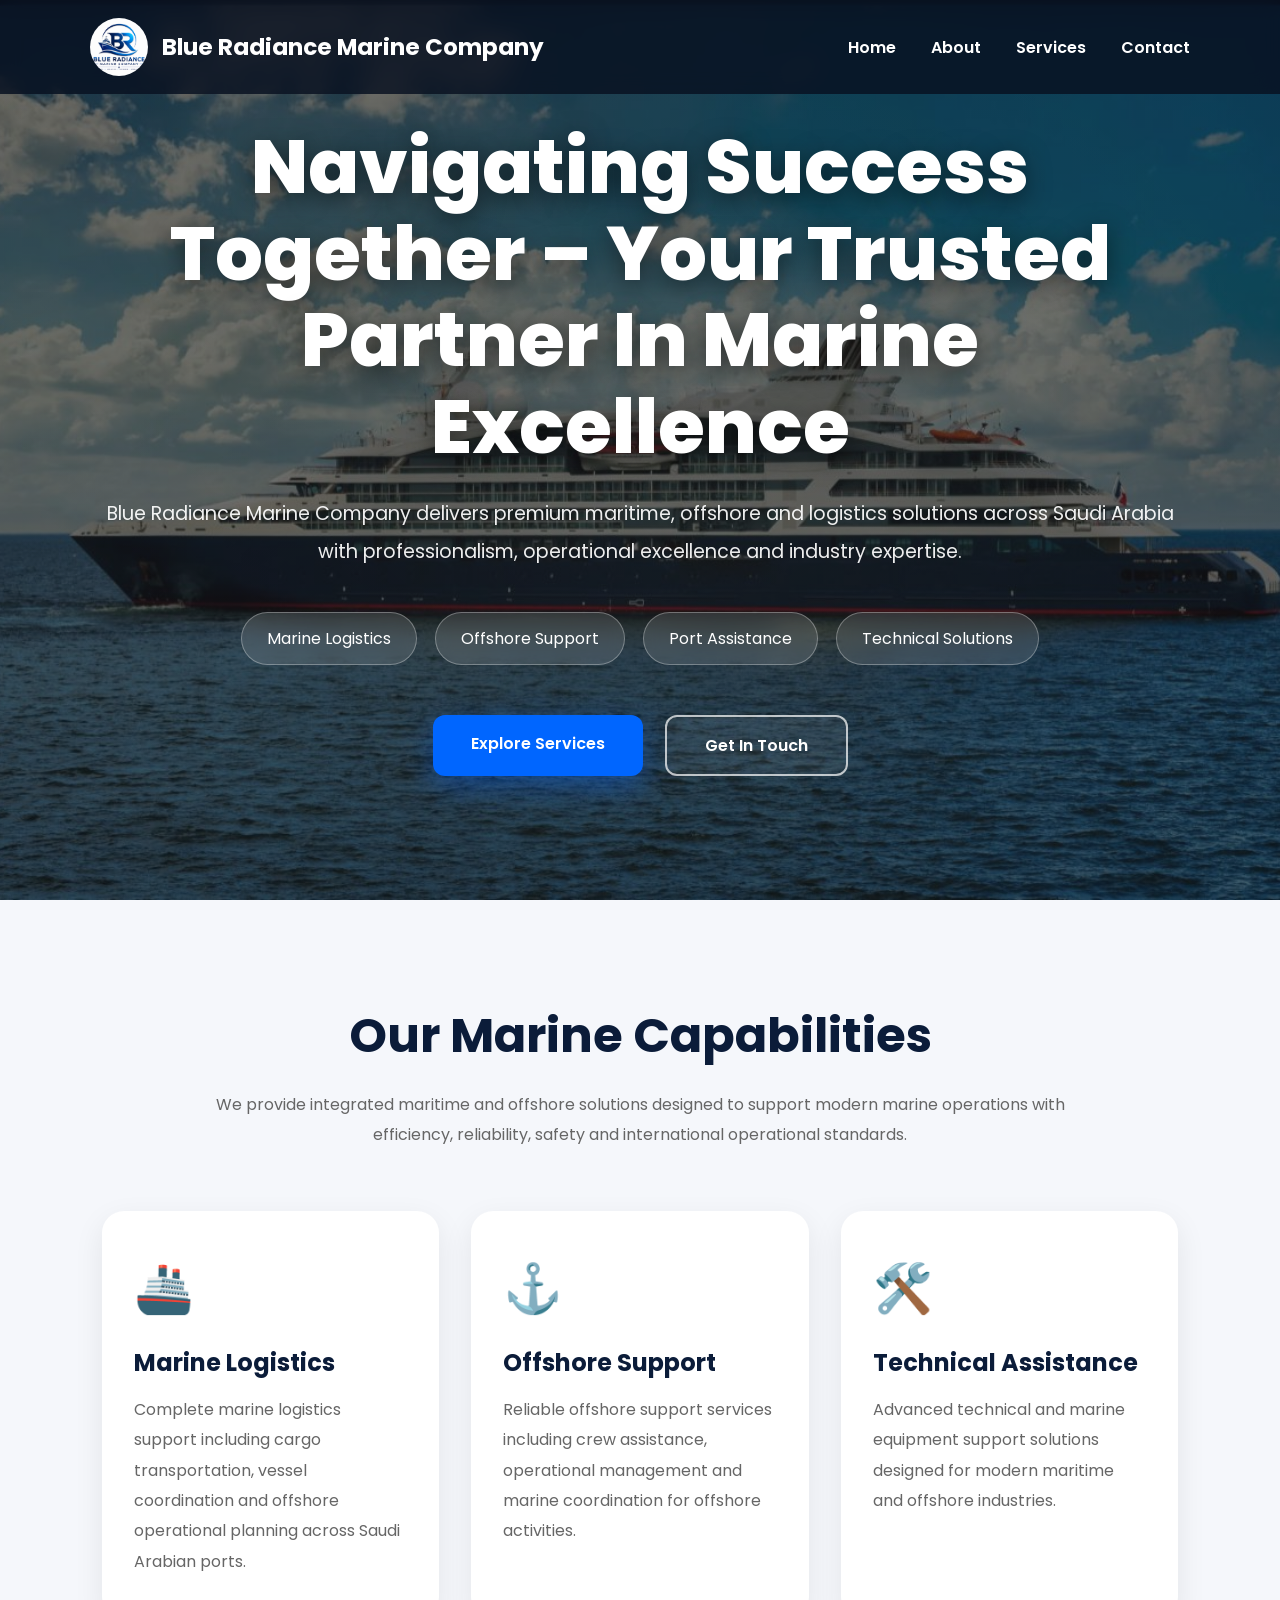
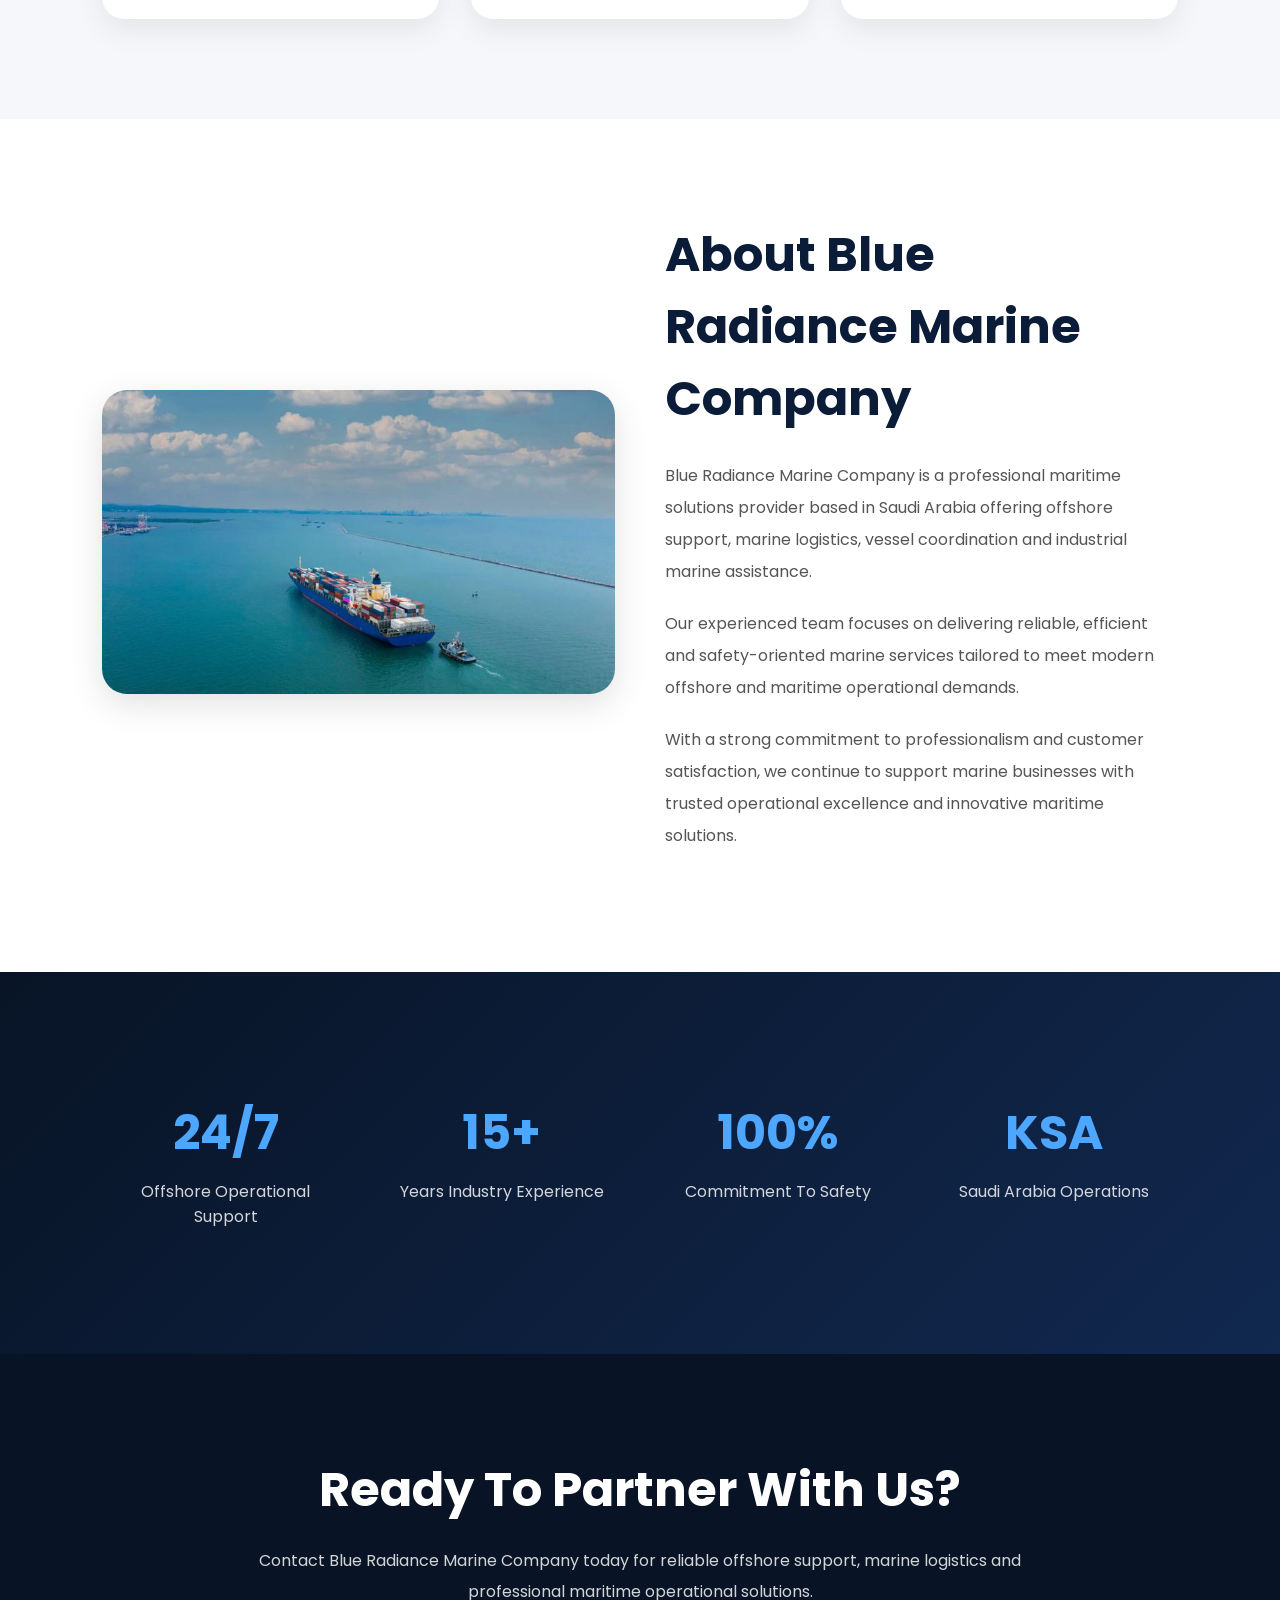
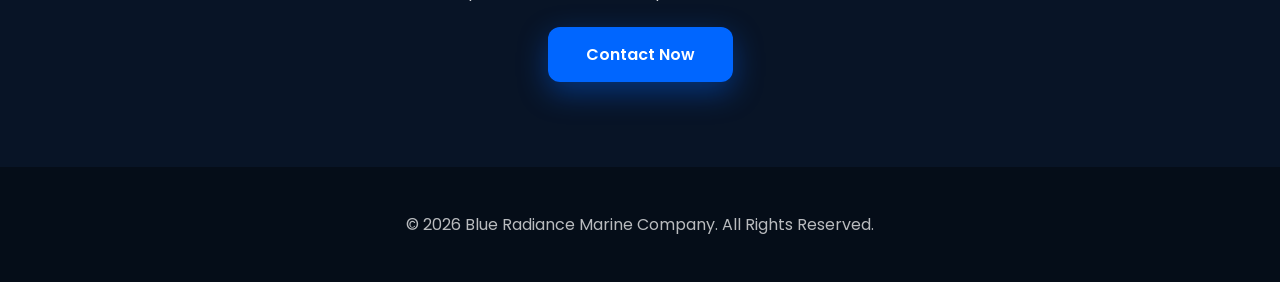
==== commit 78daab4d: "Update index.html" ====
--- a/index.html
+++ b/index.html
@@ -1,25 +1,34 @@
 <!DOCTYPE html>
 <html lang="en">
+
 <head>
+
     <meta charset="UTF-8">
 
     <meta name="viewport" content="width=device-width, initial-scale=1.0">
 
-    <meta name="description" content="Blue Radiance Marine Company - Premium Marine & Offshore Services in Saudi Arabia">
-
-    <meta name="keywords" content="marine services, offshore, shipping, logistics, Saudi Arabia">
-
-    <meta name="author" content="Blue Radiance Marine Company">
+    <meta name="description"
+        content="Blue Radiance Marine Company - Premium Marine & Offshore Services in Saudi Arabia">
+
+    <meta name="keywords"
+        content="marine services, offshore, shipping, logistics, Saudi Arabia">
+
+    <meta name="author"
+        content="Blue Radiance Marine Company">
 
     <title>
         Blue Radiance Marine Company | Marine & Offshore Services
     </title>
 
-    <link rel="preconnect" href="https://fonts.googleapis.com">
-
-    <link rel="preconnect" href="https://fonts.gstatic.com" crossorigin>
-
-    <link href="https://fonts.googleapis.com/css2?family=Poppins:wght@300;400;500;600;700;800&display=swap" rel="stylesheet">
+    <link rel="preconnect"
+        href="https://fonts.googleapis.com">
+
+    <link rel="preconnect"
+        href="https://fonts.gstatic.com"
+        crossorigin>
+
+    <link href="https://fonts.googleapis.com/css2?family=Poppins:wght@300;400;500;600;700;800&display=swap"
+        rel="stylesheet">
 
     <style>
 
@@ -30,13 +39,14 @@
             font-family:'Poppins',sans-serif;
         }
 
-        body{
-            background:#fff;
-            overflow-x:hidden;
-        }
-
         html{
             scroll-behavior:smooth;
+        }
+
+        body{
+            background:#f5f7fb;
+            overflow-x:hidden;
+            color:#222;
         }
 
         /* =========================
@@ -44,84 +54,144 @@
         ========================= */
 
         .navbar{
+
             width:100%;
+
             position:fixed;
+
             top:0;
             left:0;
+
             z-index:999;
-            padding:18px 8%;
-            background:rgba(0,0,0,0.45);
+
+            padding:18px 7%;
+
+            background:
+            rgba(8,16,32,0.82);
+
             backdrop-filter:blur(10px);
         }
 
         .nav-container{
+
             display:flex;
+
             align-items:center;
+
             justify-content:space-between;
         }
 
         .logo{
-            color:#fff;
+
+            display:flex;
+
+            align-items:center;
+
+            gap:14px;
+
             text-decoration:none;
-            font-size:1.4rem;
+
+            color:white;
+        }
+
+        .logo img{
+
+            width:58px;
+            height:58px;
+
+            border-radius:50%;
+
+            object-fit:cover;
+
+            background:white;
+        }
+
+        .logo span{
+
+            font-size:1.45rem;
+
             font-weight:700;
         }
 
         .nav-menu{
+
             display:flex;
+
             gap:35px;
+
             list-style:none;
         }
 
         .nav-menu a{
-            color:#fff;
+
+            color:white;
+
             text-decoration:none;
-            font-weight:500;
+
+            font-weight:600;
+
             transition:0.3s;
         }
 
         .nav-menu a:hover{
+
             color:#4da6ff;
         }
 
         /* =========================
-           HERO SECTION
+           HERO
         ========================= */
 
         .hero{
+
             width:100%;
+
             min-height:100vh;
 
             background:
             linear-gradient(
-            rgba(0,0,0,0.45),
-            rgba(0,0,0,0.55)
+            rgba(0,0,0,0.58),
+            rgba(0,0,0,0.62)
             ),
             url('images/ship.jpg');
 
             background-size:cover;
+
             background-position:center;
+
             background-repeat:no-repeat;
 
             display:flex;
+
             align-items:center;
+
             justify-content:center;
 
+            text-align:center;
+
+            padding:120px 20px;
+
             position:relative;
+
             overflow:hidden;
         }
 
-        /* Floating Animation */
-
         .hero::before{
+
             content:'';
+
             position:absolute;
-            width:200%;
-            height:200%;
+
+            width:220%;
+            height:220%;
+
             background:
-            radial-gradient(rgba(255,255,255,0.08), transparent);
-
-            animation:moveBg 12s linear infinite;
+            radial-gradient(
+            rgba(255,255,255,0.08),
+            transparent
+            );
+
+            animation:moveBg 14s linear infinite;
         }
 
         @keyframes moveBg{
@@ -141,111 +211,23 @@
         }
 
         .hero-content{
+
             position:relative;
+
             z-index:2;
-            text-align:center;
+
+            max-width:1100px;
+
             color:white;
-            max-width:1000px;
-            padding:120px 20px;
-            animation:fadeUp 1.4s ease;
-        }
-
-        .hero-title{
-            font-size:4.5rem;
-            line-height:1.2;
-            margin-bottom:25px;
-            font-weight:800;
-
-            text-shadow:
-            0 5px 25px rgba(0,0,0,0.5);
-        }
-
-        .hero-subtitle{
-            font-size:1.25rem;
-            line-height:1.9;
-            margin-bottom:40px;
-            color:rgba(255,255,255,0.92);
-        }
-
-        /* Tags */
-
-        .hero-tags{
-            display:flex;
-            justify-content:center;
-            flex-wrap:wrap;
-            gap:18px;
-            margin-bottom:50px;
-        }
-
-        .hero-tags span{
-            padding:12px 24px;
-            border-radius:50px;
-
-            background:rgba(255,255,255,0.12);
-
-            border:1px solid rgba(255,255,255,0.35);
-
-            backdrop-filter:blur(10px);
-
-            font-size:0.95rem;
-
-            transition:0.3s;
-        }
-
-        .hero-tags span:hover{
-            transform:translateY(-5px);
-            background:rgba(255,255,255,0.2);
-        }
-
-        /* Buttons */
-
-        .hero-buttons{
-            display:flex;
-            justify-content:center;
-            flex-wrap:wrap;
-            gap:20px;
-        }
-
-        .btn{
-            text-decoration:none;
-            padding:16px 36px;
-            border-radius:12px;
-            font-weight:600;
-            transition:0.3s;
-        }
-
-        .btn-primary{
-            background:#0066ff;
-            color:white;
-
-            box-shadow:
-            0 10px 30px rgba(0,102,255,0.35);
-        }
-
-        .btn-primary:hover{
-            transform:translateY(-5px);
-            background:#0052cc;
-        }
-
-        .btn-secondary{
-            border:2px solid rgba(255,255,255,0.7);
-            color:white;
-            background:rgba(255,255,255,0.05);
-        }
-
-        .btn-secondary:hover{
-            background:white;
-            color:black;
-            transform:translateY(-5px);
-        }
-
-        /* Animation */
+
+            animation:fadeUp 1.2s ease;
+        }
 
         @keyframes fadeUp{
 
             from{
                 opacity:0;
-                transform:translateY(60px);
+                transform:translateY(50px);
             }
 
             to{
@@ -255,40 +237,182 @@
 
         }
 
+        .hero-title{
+
+            font-size:4.7rem;
+
+            line-height:1.15;
+
+            margin-bottom:25px;
+
+            font-weight:800;
+
+            text-shadow:
+            0 6px 25px rgba(0,0,0,0.5);
+        }
+
+        .hero-subtitle{
+
+            font-size:1.2rem;
+
+            line-height:2;
+
+            color:rgba(255,255,255,0.92);
+
+            margin-bottom:40px;
+        }
+
+        .hero-tags{
+
+            display:flex;
+
+            justify-content:center;
+
+            flex-wrap:wrap;
+
+            gap:18px;
+
+            margin-bottom:50px;
+        }
+
+        .hero-tags span{
+
+            padding:13px 25px;
+
+            border-radius:50px;
+
+            background:
+            rgba(255,255,255,0.12);
+
+            border:
+            1px solid rgba(255,255,255,0.3);
+
+            backdrop-filter:blur(8px);
+
+            transition:0.3s;
+        }
+
+        .hero-tags span:hover{
+
+            transform:translateY(-5px);
+        }
+
+        .hero-buttons{
+
+            display:flex;
+
+            justify-content:center;
+
+            gap:22px;
+
+            flex-wrap:wrap;
+        }
+
+        .btn{
+
+            text-decoration:none;
+
+            padding:16px 38px;
+
+            border-radius:12px;
+
+            font-weight:600;
+
+            transition:0.3s;
+        }
+
+        .btn-primary{
+
+            background:#0066ff;
+
+            color:white;
+
+            box-shadow:
+            0 10px 30px rgba(0,102,255,0.4);
+        }
+
+        .btn-primary:hover{
+
+            transform:translateY(-5px);
+
+            background:#0052cc;
+        }
+
+        .btn-secondary{
+
+            border:2px solid rgba(255,255,255,0.7);
+
+            color:white;
+
+            background:
+            rgba(255,255,255,0.05);
+        }
+
+        .btn-secondary:hover{
+
+            background:white;
+
+            color:black;
+
+            transform:translateY(-5px);
+        }
+
         /* =========================
-           CAPABILITIES SECTION
+           SECTION
         ========================= */
 
         .section{
+
             padding:100px 8%;
         }
 
         .section-title{
+
             text-align:center;
+
             font-size:3rem;
-            margin-bottom:15px;
+
             color:#0b1c39;
+
+            margin-bottom:18px;
         }
 
         .section-subtitle{
+
             text-align:center;
+
+            max-width:850px;
+
+            margin:auto;
+
             color:#666;
-            max-width:800px;
-            margin:auto;
-            line-height:1.8;
+
+            line-height:1.9;
+
             margin-bottom:60px;
         }
 
+        /* =========================
+           CARDS
+        ========================= */
+
         .cards{
+
             display:grid;
-            grid-template-columns:repeat(auto-fit,minmax(260px,1fr));
-            gap:30px;
+
+            grid-template-columns:
+            repeat(auto-fit,minmax(280px,1fr));
+
+            gap:32px;
         }
 
         .card{
+
             background:white;
-            padding:40px 30px;
-            border-radius:20px;
+
+            padding:42px 32px;
+
+            border-radius:22px;
 
             box-shadow:
             0 10px 30px rgba(0,0,0,0.08);
@@ -297,42 +421,165 @@
         }
 
         .card:hover{
+
             transform:translateY(-10px);
         }
 
         .card-icon{
+
             font-size:3rem;
+
             margin-bottom:20px;
         }
 
         .card h3{
+
             margin-bottom:15px;
+
             color:#0b1c39;
+
+            font-size:1.5rem;
         }
 
         .card p{
+
             color:#666;
-            line-height:1.8;
+
+            line-height:1.9;
         }
 
         /* =========================
-           CTA SECTION
+           ABOUT SECTION
         ========================= */
 
+        .about-section{
+
+            padding:100px 8%;
+
+            background:white;
+        }
+
+        .about-container{
+
+            display:grid;
+
+            grid-template-columns:
+            repeat(auto-fit,minmax(350px,1fr));
+
+            gap:50px;
+
+            align-items:center;
+        }
+
+        .about-image img{
+
+            width:100%;
+
+            border-radius:25px;
+
+            box-shadow:
+            0 10px 35px rgba(0,0,0,0.12);
+        }
+
+        .about-text h2{
+
+            font-size:3rem;
+
+            margin-bottom:25px;
+
+            color:#0b1c39;
+        }
+
+        .about-text p{
+
+            line-height:2;
+
+            color:#555;
+
+            margin-bottom:20px;
+        }
+
+        /* =========================
+           STATS
+        ========================= */
+
+        .stats{
+
+            padding:90px 8%;
+
+            background:
+            linear-gradient(
+            135deg,
+            #081426,
+            #11284f
+            );
+
+            color:white;
+        }
+
+        .stats-grid{
+
+            display:grid;
+
+            grid-template-columns:
+            repeat(auto-fit,minmax(220px,1fr));
+
+            gap:30px;
+
+            text-align:center;
+        }
+
+        .stat-box{
+
+            padding:35px 20px;
+        }
+
+        .stat-box h3{
+
+            font-size:3rem;
+
+            margin-bottom:10px;
+
+            color:#4da6ff;
+        }
+
+        .stat-box p{
+
+            color:rgba(255,255,255,0.82);
+        }
+
+        /* =========================
+           CTA
+        ========================= */
+
         .cta{
+
             padding:100px 8%;
+
+            text-align:center;
+
             background:#081426;
-            text-align:center;
+
             color:white;
         }
 
         .cta h2{
+
             font-size:3rem;
+
             margin-bottom:20px;
         }
 
         .cta p{
-            color:rgba(255,255,255,0.8);
+
+            color:rgba(255,255,255,0.82);
+
+            max-width:850px;
+
+            margin:auto;
+
+            line-height:1.9;
+
             margin-bottom:35px;
         }
 
@@ -341,24 +588,29 @@
         ========================= */
 
         footer{
+
             background:#050d18;
+
             color:white;
-            padding:40px 8%;
+
+            padding:45px 8%;
+
             text-align:center;
         }
 
         footer p{
-            color:rgba(255,255,255,0.7);
+
+            color:rgba(255,255,255,0.72);
         }
 
         /* =========================
-           MOBILE RESPONSIVE
+           MOBILE
         ========================= */
 
         @media(max-width:992px){
 
             .hero-title{
-                font-size:3.2rem;
+                font-size:3.4rem;
             }
 
         }
@@ -366,7 +618,11 @@
         @media(max-width:768px){
 
             .navbar{
-                padding:18px 5%;
+                padding:16px 5%;
+            }
+
+            .logo span{
+                font-size:1rem;
             }
 
             .nav-menu{
@@ -374,7 +630,7 @@
             }
 
             .hero-title{
-                font-size:2.3rem;
+                font-size:2.4rem;
             }
 
             .hero-subtitle{
@@ -395,6 +651,14 @@
                 font-size:2.2rem;
             }
 
+            .about-text h2{
+                font-size:2.2rem;
+            }
+
+            .cta h2{
+                font-size:2.2rem;
+            }
+
         }
 
     </style>
@@ -409,8 +673,16 @@
 
         <div class="nav-container">
 
-            <a href="index.html" class="logo">
-                Blue Radiance Marine
+            <a href="index.html"
+                class="logo">
+
+                <img src="images/Img.PNG"
+                    alt="Blue Radiance Logo">
+
+                <span>
+                    Blue Radiance Marine Company
+                </span>
+
             </a>
 
             <ul class="nav-menu">
@@ -445,7 +717,7 @@
 
     </nav>
 
-    <!-- HERO SECTION -->
+    <!-- HERO -->
 
     <section class="hero">
 
@@ -461,8 +733,9 @@
 
             <p class="hero-subtitle">
 
-                Premium maritime solutions trusted across Saudi Arabia with offshore support,
-                vessel assistance and marine logistics.
+                Blue Radiance Marine Company delivers premium maritime,
+                offshore and logistics solutions across Saudi Arabia with
+                professionalism, operational excellence and industry expertise.
 
             </p>
 
@@ -480,16 +753,26 @@
                     Port Assistance
                 </span>
 
+                <span>
+                    Technical Solutions
+                </span>
+
             </div>
 
             <div class="hero-buttons">
 
-                <a href="services.html" class="btn btn-primary">
+                <a href="services.html"
+                    class="btn btn-primary">
+
                     Explore Services
+
                 </a>
 
-                <a href="contact.html" class="btn btn-secondary">
+                <a href="contact.html"
+                    class="btn btn-secondary">
+
                     Get In Touch
+
                 </a>
 
             </div>
@@ -503,13 +786,16 @@
     <section class="section">
 
         <h2 class="section-title">
-            Our Capabilities
+
+            Our Marine Capabilities
+
         </h2>
 
         <p class="section-subtitle">
 
-            Integrated maritime services built around safety,
-            reliability and operational excellence.
+            We provide integrated maritime and offshore solutions designed
+            to support modern marine operations with efficiency, reliability,
+            safety and international operational standards.
 
         </p>
 
@@ -526,8 +812,11 @@
                 </h3>
 
                 <p>
-                    End-to-end cargo handling, shipping coordination
-                    and logistics support across Saudi ports.
+
+                    Complete marine logistics support including cargo
+                    transportation, vessel coordination and offshore
+                    operational planning across Saudi Arabian ports.
+
                 </p>
 
             </div>
@@ -543,8 +832,11 @@
                 </h3>
 
                 <p>
-                    Reliable offshore operational support,
-                    vessel coordination and personnel transfer.
+
+                    Reliable offshore support services including crew
+                    assistance, operational management and marine
+                    coordination for offshore activities.
+
                 </p>
 
             </div>
@@ -560,8 +852,11 @@
                 </h3>
 
                 <p>
-                    Advanced marine equipment support,
-                    maintenance and operational solutions.
+
+                    Advanced technical and marine equipment support
+                    solutions designed for modern maritime and
+                    offshore industries.
+
                 </p>
 
             </div>
@@ -570,20 +865,140 @@
 
     </section>
 
+    <!-- ABOUT -->
+
+    <section class="about-section">
+
+        <div class="about-container">
+
+            <div class="about-image">
+
+                <img src="images/whatsapp1.jpg"
+                    alt="Marine Operations">
+
+            </div>
+
+            <div class="about-text">
+
+                <h2>
+
+                    About Blue Radiance Marine Company
+
+                </h2>
+
+                <p>
+
+                    Blue Radiance Marine Company is a professional maritime
+                    solutions provider based in Saudi Arabia offering
+                    offshore support, marine logistics, vessel coordination
+                    and industrial marine assistance.
+
+                </p>
+
+                <p>
+
+                    Our experienced team focuses on delivering reliable,
+                    efficient and safety-oriented marine services tailored
+                    to meet modern offshore and maritime operational demands.
+
+                </p>
+
+                <p>
+
+                    With a strong commitment to professionalism and customer
+                    satisfaction, we continue to support marine businesses
+                    with trusted operational excellence and innovative
+                    maritime solutions.
+
+                </p>
+
+            </div>
+
+        </div>
+
+    </section>
+
+    <!-- STATS -->
+
+    <section class="stats">
+
+        <div class="stats-grid">
+
+            <div class="stat-box">
+
+                <h3>
+                    24/7
+                </h3>
+
+                <p>
+                    Offshore Operational Support
+                </p>
+
+            </div>
+
+            <div class="stat-box">
+
+                <h3>
+                    15+
+                </h3>
+
+                <p>
+                    Years Industry Experience
+                </p>
+
+            </div>
+
+            <div class="stat-box">
+
+                <h3>
+                    100%
+                </h3>
+
+                <p>
+                    Commitment To Safety
+                </p>
+
+            </div>
+
+            <div class="stat-box">
+
+                <h3>
+                    KSA
+                </h3>
+
+                <p>
+                    Saudi Arabia Operations
+                </p>
+
+            </div>
+
+        </div>
+
+    </section>
+
     <!-- CTA -->
 
     <section class="cta">
 
         <h2>
+
             Ready To Partner With Us?
+
         </h2>
 
         <p>
-            Contact our marine experts today for offshore and logistics solutions.
+
+            Contact Blue Radiance Marine Company today for reliable
+            offshore support, marine logistics and professional
+            maritime operational solutions.
+
         </p>
 
-        <a href="contact.html" class="btn btn-primary">
+        <a href="contact.html"
+            class="btn btn-primary">
+
             Contact Now
+
         </a>
 
     </section>
@@ -593,10 +1008,14 @@
     <footer>
 
         <p>
-            © 2026 Blue Radiance Marine Company. All Rights Reserved.
+
+            © 2026 Blue Radiance Marine Company.
+            All Rights Reserved.
+
         </p>
 
     </footer>
 
 </body>
+
 </html>
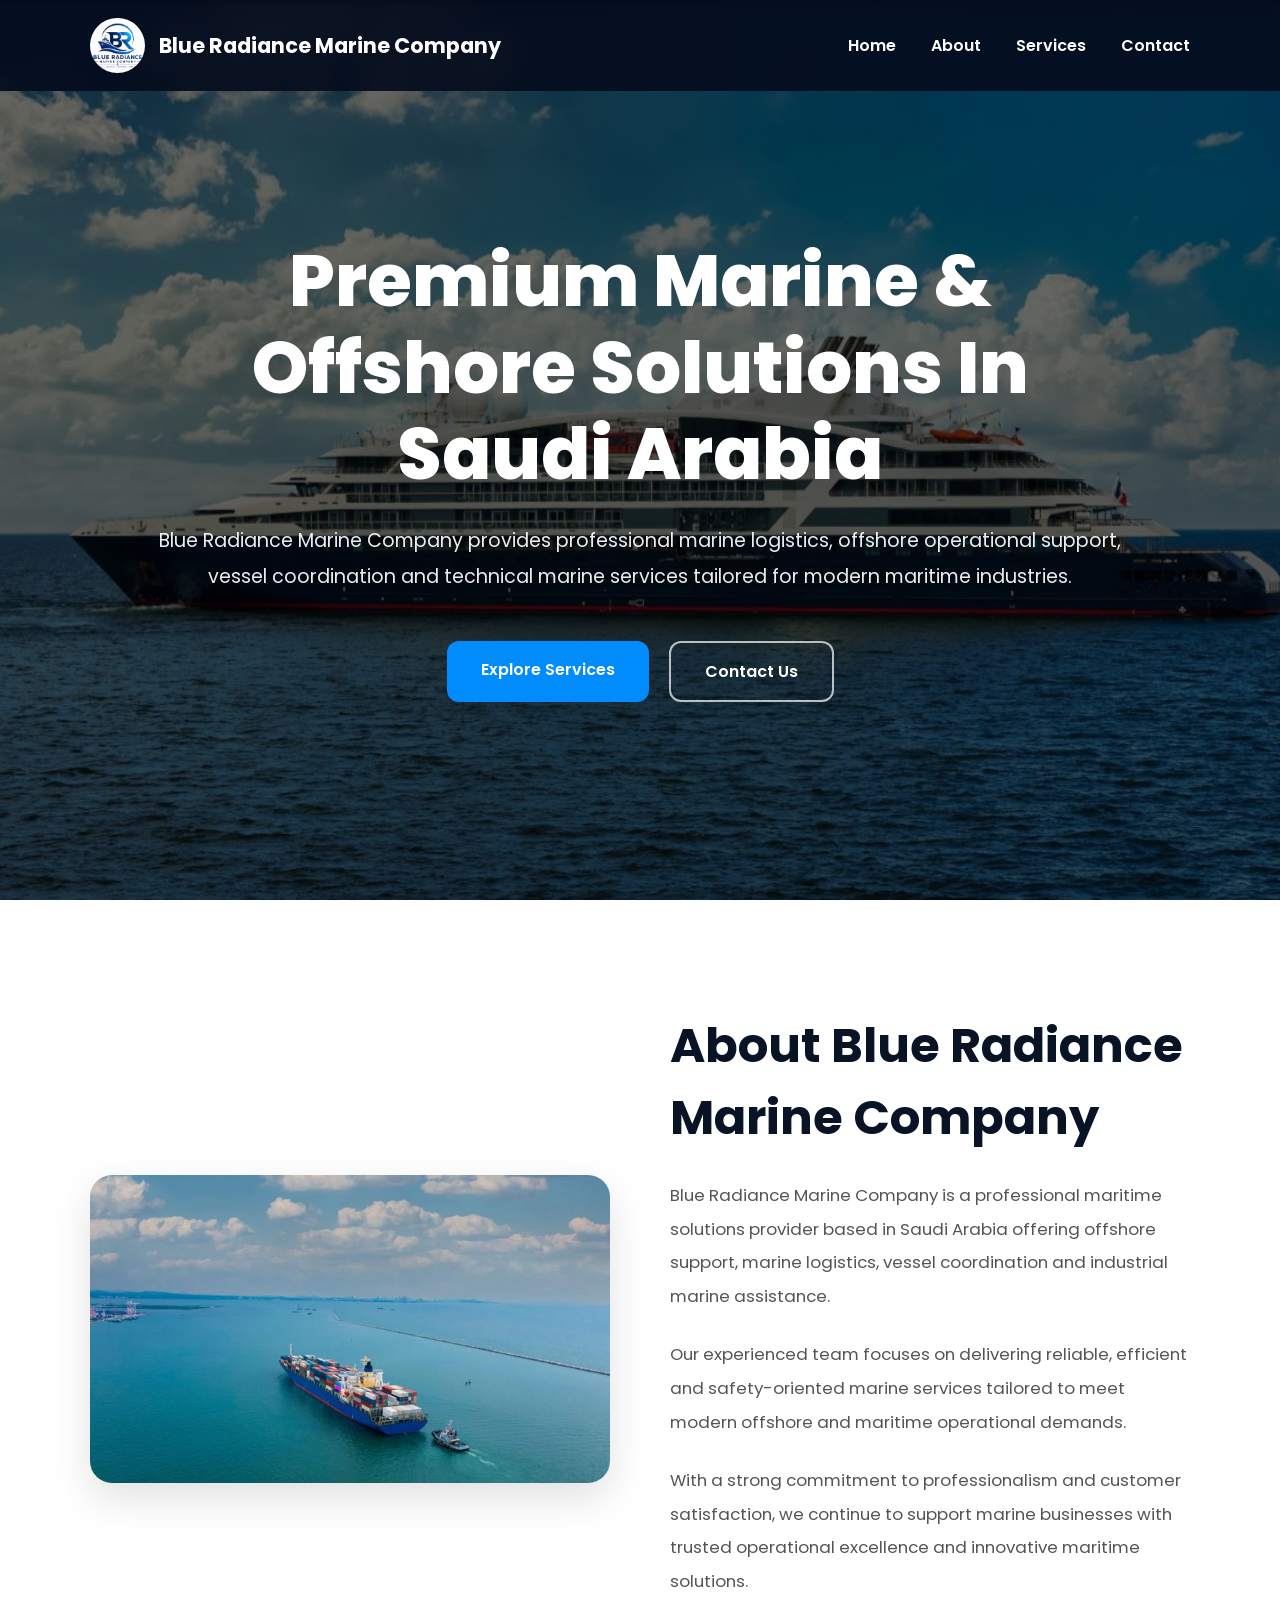
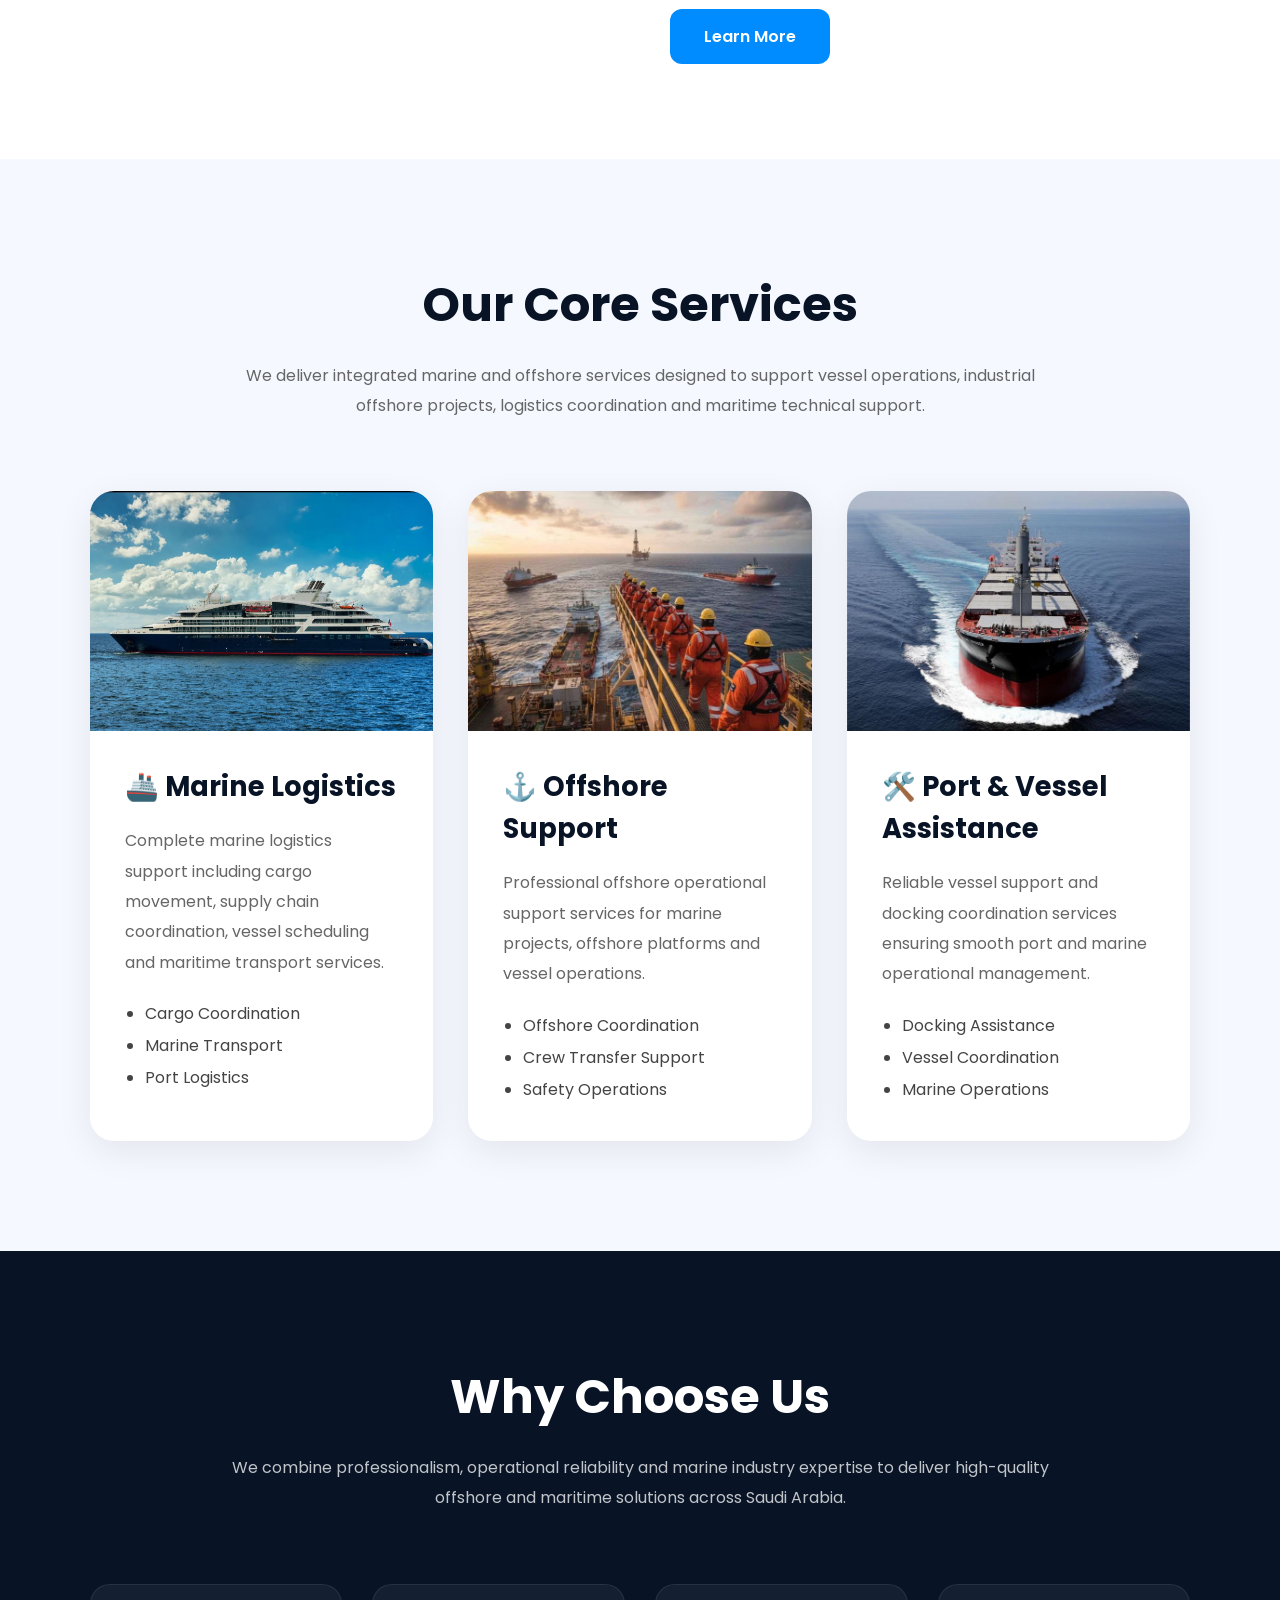
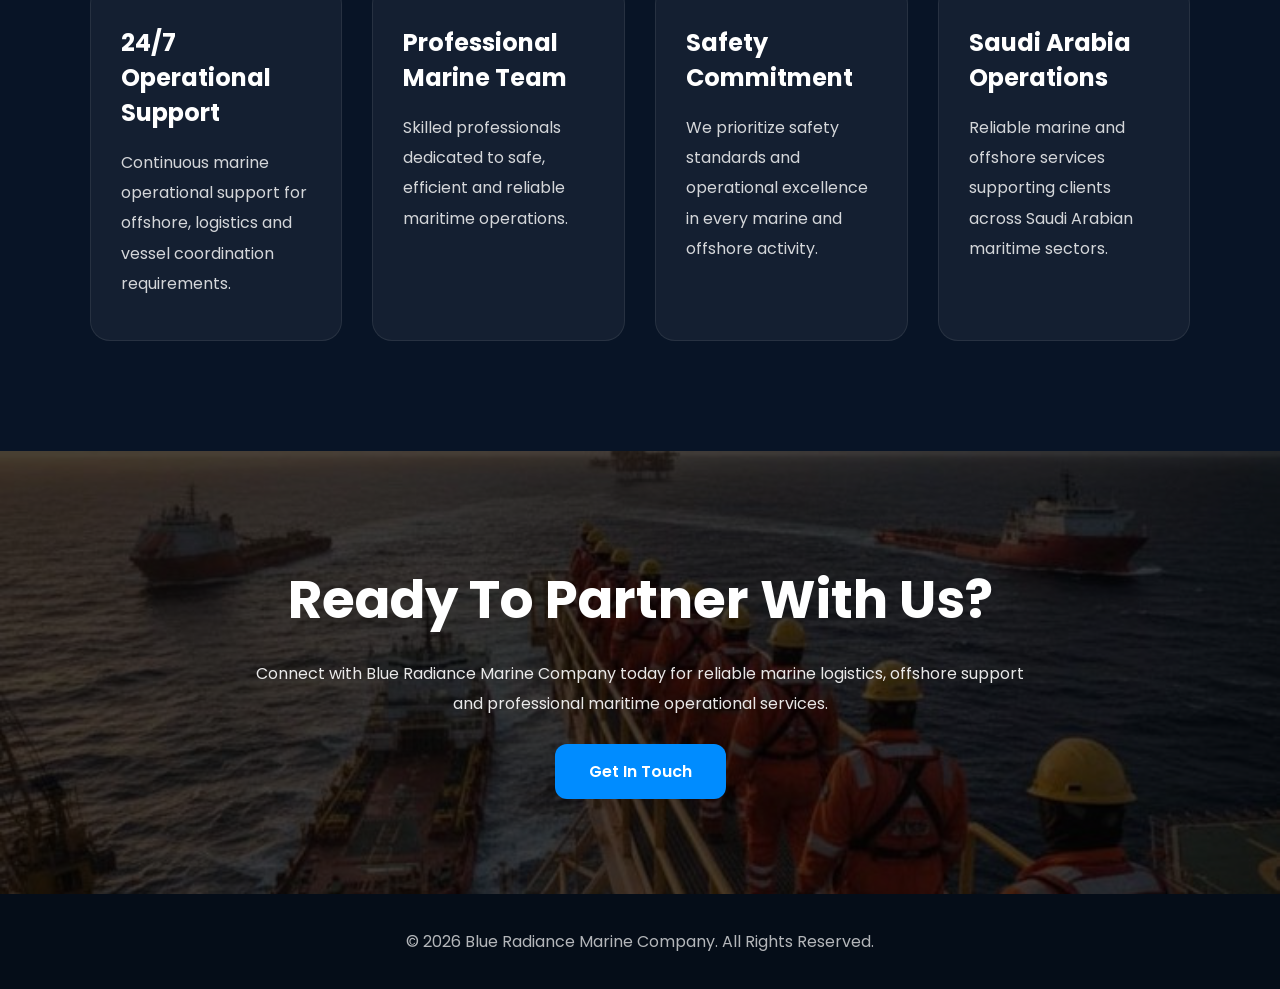
==== commit f70d4530: "Update index.html" ====
--- a/index.html
+++ b/index.html
@@ -11,7 +11,7 @@
         content="Blue Radiance Marine Company - Premium Marine & Offshore Services in Saudi Arabia">
 
     <meta name="keywords"
-        content="marine services, offshore, shipping, logistics, Saudi Arabia">
+        content="marine services, offshore support, marine logistics, Saudi Arabia">
 
     <meta name="author"
         content="Blue Radiance Marine Company">
@@ -39,14 +39,18 @@
             font-family:'Poppins',sans-serif;
         }
 
+        body{
+            background:#fff;
+            overflow-x:hidden;
+        }
+
         html{
             scroll-behavior:smooth;
         }
 
-        body{
-            background:#f5f7fb;
-            overflow-x:hidden;
-            color:#222;
+        img{
+            max-width:100%;
+            display:block;
         }
 
         /* =========================
@@ -54,88 +58,58 @@
         ========================= */
 
         .navbar{
-
             width:100%;
-
             position:fixed;
-
             top:0;
             left:0;
-
             z-index:999;
-
             padding:18px 7%;
-
-            background:
-            rgba(8,16,32,0.82);
-
+            background:rgba(5,12,30,0.92);
             backdrop-filter:blur(10px);
         }
 
         .nav-container{
-
             display:flex;
-
             align-items:center;
-
             justify-content:space-between;
         }
 
         .logo{
-
             display:flex;
-
             align-items:center;
-
             gap:14px;
-
             text-decoration:none;
-
-            color:white;
+            color:#fff;
         }
 
         .logo img{
-
-            width:58px;
-            height:58px;
-
+            width:55px;
+            height:55px;
             border-radius:50%;
-
             object-fit:cover;
-
-            background:white;
-        }
-
-        .logo span{
-
-            font-size:1.45rem;
-
+            background:#fff;
+        }
+
+        .logo-text{
+            font-size:1.3rem;
             font-weight:700;
         }
 
         .nav-menu{
-
             display:flex;
-
             gap:35px;
-
             list-style:none;
         }
 
         .nav-menu a{
-
-            color:white;
-
+            color:#fff;
             text-decoration:none;
-
             font-weight:600;
-
             transition:0.3s;
         }
 
         .nav-menu a:hover{
-
-            color:#4da6ff;
+            color:#49b3ff;
         }
 
         /* =========================
@@ -144,90 +118,279 @@
 
         .hero{
 
-            width:100%;
-
             min-height:100vh;
 
             background:
             linear-gradient(
-            rgba(0,0,0,0.58),
-            rgba(0,0,0,0.62)
+            rgba(0,0,0,0.55),
+            rgba(0,0,0,0.65)
             ),
             url('images/ship.jpg');
 
             background-size:cover;
-
             background-position:center;
 
-            background-repeat:no-repeat;
-
             display:flex;
-
             align-items:center;
-
             justify-content:center;
 
+            padding:120px 7% 80px;
+
             text-align:center;
 
-            padding:120px 20px;
-
-            position:relative;
-
+            color:#fff;
+        }
+
+        .hero-content{
+            max-width:1000px;
+            animation:fadeUp 1.2s ease;
+        }
+
+        .hero-content h1{
+            font-size:4.5rem;
+            line-height:1.2;
+            margin-bottom:25px;
+            font-weight:800;
+        }
+
+        .hero-content p{
+            font-size:1.2rem;
+            line-height:1.9;
+            color:rgba(255,255,255,0.92);
+            margin-bottom:45px;
+        }
+
+        .hero-buttons{
+            display:flex;
+            justify-content:center;
+            gap:20px;
+            flex-wrap:wrap;
+        }
+
+        .btn{
+            padding:16px 34px;
+            border-radius:12px;
+            text-decoration:none;
+            font-weight:600;
+            transition:0.3s;
+        }
+
+        .btn-primary{
+            background:#008cff;
+            color:#fff;
+        }
+
+        .btn-primary:hover{
+            transform:translateY(-5px);
+            background:#0072cf;
+        }
+
+        .btn-secondary{
+            border:2px solid rgba(255,255,255,0.7);
+            color:#fff;
+        }
+
+        .btn-secondary:hover{
+            background:#fff;
+            color:#000;
+        }
+
+        /* =========================
+           ABOUT PREVIEW
+        ========================= */
+
+        .about-preview{
+            padding:110px 7%;
+            background:#fff;
+        }
+
+        .about-grid{
+            display:grid;
+            grid-template-columns:1fr 1fr;
+            gap:60px;
+            align-items:center;
+        }
+
+        .about-image img{
+            border-radius:22px;
+            box-shadow:0 15px 40px rgba(0,0,0,0.12);
+        }
+
+        .about-text h2{
+            font-size:3rem;
+            margin-bottom:25px;
+            color:#081426;
+        }
+
+        .about-text p{
+            color:#555;
+            line-height:2;
+            margin-bottom:25px;
+            font-size:1.05rem;
+        }
+
+        /* =========================
+           SERVICES
+        ========================= */
+
+        .services{
+            padding:110px 7%;
+            background:#f5f9ff;
+        }
+
+        .section-title{
+            text-align:center;
+            font-size:3rem;
+            margin-bottom:20px;
+            color:#081426;
+        }
+
+        .section-subtitle{
+            text-align:center;
+            max-width:850px;
+            margin:auto;
+            color:#666;
+            line-height:1.9;
+            margin-bottom:70px;
+        }
+
+        .services-grid{
+            display:grid;
+            grid-template-columns:repeat(auto-fit,minmax(320px,1fr));
+            gap:35px;
+        }
+
+        .service-card{
+            background:#fff;
+            border-radius:24px;
             overflow:hidden;
-        }
-
-        .hero::before{
-
-            content:'';
-
-            position:absolute;
-
-            width:220%;
-            height:220%;
-
+            box-shadow:0 10px 35px rgba(0,0,0,0.08);
+            transition:0.4s;
+        }
+
+        .service-card:hover{
+            transform:translateY(-10px);
+        }
+
+        .service-card img{
+            width:100%;
+            height:240px;
+            object-fit:cover;
+        }
+
+        .service-content{
+            padding:35px;
+        }
+
+        .service-content h3{
+            font-size:1.7rem;
+            margin-bottom:18px;
+            color:#081426;
+        }
+
+        .service-content p{
+            color:#666;
+            line-height:1.9;
+            margin-bottom:20px;
+        }
+
+        .service-content ul{
+            padding-left:20px;
+            color:#444;
+            line-height:2;
+        }
+
+        /* =========================
+           WHY CHOOSE US
+        ========================= */
+
+        .why-us{
+            padding:110px 7%;
+            background:#081426;
+            color:#fff;
+        }
+
+        .why-grid{
+            display:grid;
+            grid-template-columns:repeat(auto-fit,minmax(240px,1fr));
+            gap:30px;
+            margin-top:60px;
+        }
+
+        .why-box{
+            background:rgba(255,255,255,0.05);
+            border:1px solid rgba(255,255,255,0.08);
+            padding:40px 30px;
+            border-radius:20px;
+        }
+
+        .why-box h3{
+            font-size:1.5rem;
+            margin-bottom:18px;
+        }
+
+        .why-box p{
+            line-height:1.9;
+            color:rgba(255,255,255,0.82);
+        }
+
+        /* =========================
+           CTA
+        ========================= */
+
+        .cta{
+            padding:110px 7%;
+            text-align:center;
             background:
-            radial-gradient(
-            rgba(255,255,255,0.08),
-            transparent
-            );
-
-            animation:moveBg 14s linear infinite;
-        }
-
-        @keyframes moveBg{
-
-            0%{
-                transform:translateX(-10%) translateY(-10%);
-            }
-
-            50%{
-                transform:translateX(10%) translateY(10%);
-            }
-
-            100%{
-                transform:translateX(-10%) translateY(-10%);
-            }
-
-        }
-
-        .hero-content{
-
-            position:relative;
-
-            z-index:2;
-
-            max-width:1100px;
-
-            color:white;
-
-            animation:fadeUp 1.2s ease;
-        }
+            linear-gradient(
+            rgba(0,0,0,0.72),
+            rgba(0,0,0,0.72)
+            ),
+            url('images/whatsapp2.jpg');
+
+            background-size:cover;
+            background-position:center;
+
+            color:#fff;
+        }
+
+        .cta h2{
+            font-size:3.3rem;
+            margin-bottom:20px;
+        }
+
+        .cta p{
+            max-width:800px;
+            margin:auto;
+            line-height:1.9;
+            margin-bottom:40px;
+            color:rgba(255,255,255,0.9);
+        }
+
+        /* =========================
+           FOOTER
+        ========================= */
+
+        footer{
+            background:#050d18;
+            color:#fff;
+            text-align:center;
+            padding:35px 7%;
+        }
+
+        footer p{
+            color:rgba(255,255,255,0.7);
+        }
+
+        /* =========================
+           ANIMATION
+        ========================= */
 
         @keyframes fadeUp{
 
             from{
                 opacity:0;
-                transform:translateY(50px);
+                transform:translateY(60px);
             }
 
             to{
@@ -237,426 +400,50 @@
 
         }
 
-        .hero-title{
-
-            font-size:4.7rem;
-
-            line-height:1.15;
-
-            margin-bottom:25px;
-
-            font-weight:800;
-
-            text-shadow:
-            0 6px 25px rgba(0,0,0,0.5);
-        }
-
-        .hero-subtitle{
-
-            font-size:1.2rem;
-
-            line-height:2;
-
-            color:rgba(255,255,255,0.92);
-
-            margin-bottom:40px;
-        }
-
-        .hero-tags{
-
-            display:flex;
-
-            justify-content:center;
-
-            flex-wrap:wrap;
-
-            gap:18px;
-
-            margin-bottom:50px;
-        }
-
-        .hero-tags span{
-
-            padding:13px 25px;
-
-            border-radius:50px;
-
-            background:
-            rgba(255,255,255,0.12);
-
-            border:
-            1px solid rgba(255,255,255,0.3);
-
-            backdrop-filter:blur(8px);
-
-            transition:0.3s;
-        }
-
-        .hero-tags span:hover{
-
-            transform:translateY(-5px);
-        }
-
-        .hero-buttons{
-
-            display:flex;
-
-            justify-content:center;
-
-            gap:22px;
-
-            flex-wrap:wrap;
-        }
-
-        .btn{
-
-            text-decoration:none;
-
-            padding:16px 38px;
-
-            border-radius:12px;
-
-            font-weight:600;
-
-            transition:0.3s;
-        }
-
-        .btn-primary{
-
-            background:#0066ff;
-
-            color:white;
-
-            box-shadow:
-            0 10px 30px rgba(0,102,255,0.4);
-        }
-
-        .btn-primary:hover{
-
-            transform:translateY(-5px);
-
-            background:#0052cc;
-        }
-
-        .btn-secondary{
-
-            border:2px solid rgba(255,255,255,0.7);
-
-            color:white;
-
-            background:
-            rgba(255,255,255,0.05);
-        }
-
-        .btn-secondary:hover{
-
-            background:white;
-
-            color:black;
-
-            transform:translateY(-5px);
-        }
-
         /* =========================
-           SECTION
+           RESPONSIVE
         ========================= */
 
-        .section{
-
-            padding:100px 8%;
-        }
-
-        .section-title{
-
-            text-align:center;
-
-            font-size:3rem;
-
-            color:#0b1c39;
-
-            margin-bottom:18px;
-        }
-
-        .section-subtitle{
-
-            text-align:center;
-
-            max-width:850px;
-
-            margin:auto;
-
-            color:#666;
-
-            line-height:1.9;
-
-            margin-bottom:60px;
-        }
-
-        /* =========================
-           CARDS
-        ========================= */
-
-        .cards{
-
-            display:grid;
-
-            grid-template-columns:
-            repeat(auto-fit,minmax(280px,1fr));
-
-            gap:32px;
-        }
-
-        .card{
-
-            background:white;
-
-            padding:42px 32px;
-
-            border-radius:22px;
-
-            box-shadow:
-            0 10px 30px rgba(0,0,0,0.08);
-
-            transition:0.4s;
-        }
-
-        .card:hover{
-
-            transform:translateY(-10px);
-        }
-
-        .card-icon{
-
-            font-size:3rem;
-
-            margin-bottom:20px;
-        }
-
-        .card h3{
-
-            margin-bottom:15px;
-
-            color:#0b1c39;
-
-            font-size:1.5rem;
-        }
-
-        .card p{
-
-            color:#666;
-
-            line-height:1.9;
-        }
-
-        /* =========================
-           ABOUT SECTION
-        ========================= */
-
-        .about-section{
-
-            padding:100px 8%;
-
-            background:white;
-        }
-
-        .about-container{
-
-            display:grid;
-
-            grid-template-columns:
-            repeat(auto-fit,minmax(350px,1fr));
-
-            gap:50px;
-
-            align-items:center;
-        }
-
-        .about-image img{
-
-            width:100%;
-
-            border-radius:25px;
-
-            box-shadow:
-            0 10px 35px rgba(0,0,0,0.12);
-        }
-
-        .about-text h2{
-
-            font-size:3rem;
-
-            margin-bottom:25px;
-
-            color:#0b1c39;
-        }
-
-        .about-text p{
-
-            line-height:2;
-
-            color:#555;
-
-            margin-bottom:20px;
-        }
-
-        /* =========================
-           STATS
-        ========================= */
-
-        .stats{
-
-            padding:90px 8%;
-
-            background:
-            linear-gradient(
-            135deg,
-            #081426,
-            #11284f
-            );
-
-            color:white;
-        }
-
-        .stats-grid{
-
-            display:grid;
-
-            grid-template-columns:
-            repeat(auto-fit,minmax(220px,1fr));
-
-            gap:30px;
-
-            text-align:center;
-        }
-
-        .stat-box{
-
-            padding:35px 20px;
-        }
-
-        .stat-box h3{
-
-            font-size:3rem;
-
-            margin-bottom:10px;
-
-            color:#4da6ff;
-        }
-
-        .stat-box p{
-
-            color:rgba(255,255,255,0.82);
-        }
-
-        /* =========================
-           CTA
-        ========================= */
-
-        .cta{
-
-            padding:100px 8%;
-
-            text-align:center;
-
-            background:#081426;
-
-            color:white;
-        }
-
-        .cta h2{
-
-            font-size:3rem;
-
-            margin-bottom:20px;
-        }
-
-        .cta p{
-
-            color:rgba(255,255,255,0.82);
-
-            max-width:850px;
-
-            margin:auto;
-
-            line-height:1.9;
-
-            margin-bottom:35px;
-        }
-
-        /* =========================
-           FOOTER
-        ========================= */
-
-        footer{
-
-            background:#050d18;
-
-            color:white;
-
-            padding:45px 8%;
-
-            text-align:center;
-        }
-
-        footer p{
-
-            color:rgba(255,255,255,0.72);
-        }
-
-        /* =========================
-           MOBILE
-        ========================= */
-
         @media(max-width:992px){
 
-            .hero-title{
+            .hero-content h1{
                 font-size:3.4rem;
             }
 
+            .about-grid{
+                grid-template-columns:1fr;
+            }
+
         }
 
         @media(max-width:768px){
 
             .navbar{
-                padding:16px 5%;
-            }
-
-            .logo span{
-                font-size:1rem;
+                padding:18px 5%;
             }
 
             .nav-menu{
                 gap:18px;
             }
 
-            .hero-title{
+            .logo-text{
+                font-size:1rem;
+            }
+
+            .hero-content h1{
+                font-size:2.5rem;
+            }
+
+            .hero-content p{
+                font-size:1rem;
+            }
+
+            .section-title{
+                font-size:2.3rem;
+            }
+
+            .cta h2{
                 font-size:2.4rem;
-            }
-
-            .hero-subtitle{
-                font-size:1rem;
-            }
-
-            .hero-buttons{
-                flex-direction:column;
-                align-items:center;
-            }
-
-            .btn{
-                width:100%;
-                max-width:260px;
-            }
-
-            .section-title{
-                font-size:2.2rem;
-            }
-
-            .about-text h2{
-                font-size:2.2rem;
-            }
-
-            .cta h2{
-                font-size:2.2rem;
             }
 
         }
@@ -679,7 +466,7 @@
                 <img src="images/Img.PNG"
                     alt="Blue Radiance Logo">
 
-                <span>
+                <span class="logo-text">
                     Blue Radiance Marine Company
                 </span>
 
@@ -723,56 +510,30 @@
 
         <div class="hero-content">
 
-            <h1 class="hero-title">
-
-                Navigating Success Together –
-                Your Trusted Partner In
-                Marine Excellence
-
+            <h1>
+                Premium Marine &
+                Offshore Solutions
+                In Saudi Arabia
             </h1>
 
-            <p class="hero-subtitle">
-
-                Blue Radiance Marine Company delivers premium maritime,
-                offshore and logistics solutions across Saudi Arabia with
-                professionalism, operational excellence and industry expertise.
+            <p>
+
+                Blue Radiance Marine Company provides professional marine logistics,
+                offshore operational support, vessel coordination and technical marine
+                services tailored for modern maritime industries.
 
             </p>
-
-            <div class="hero-tags">
-
-                <span>
-                    Marine Logistics
-                </span>
-
-                <span>
-                    Offshore Support
-                </span>
-
-                <span>
-                    Port Assistance
-                </span>
-
-                <span>
-                    Technical Solutions
-                </span>
-
-            </div>
 
             <div class="hero-buttons">
 
                 <a href="services.html"
                     class="btn btn-primary">
-
                     Explore Services
-
                 </a>
 
                 <a href="contact.html"
                     class="btn btn-secondary">
-
-                    Get In Touch
-
+                    Contact Us
                 </a>
 
             </div>
@@ -781,223 +542,306 @@
 
     </section>
 
-    <!-- CAPABILITIES -->
-
-    <section class="section">
+    <!-- ABOUT -->
+
+    <section class="about-preview">
+
+        <div class="about-grid">
+
+            <div class="about-image">
+
+                <img src="images/whatsapp1.jpg"
+                    alt="Marine Logistics">
+
+            </div>
+
+            <div class="about-text">
+
+                <h2>
+                    About Blue Radiance Marine Company
+                </h2>
+
+                <p>
+
+                    Blue Radiance Marine Company is a professional maritime solutions
+                    provider based in Saudi Arabia offering offshore support,
+                    marine logistics, vessel coordination and industrial marine assistance.
+
+                </p>
+
+                <p>
+
+                    Our experienced team focuses on delivering reliable, efficient
+                    and safety-oriented marine services tailored to meet modern
+                    offshore and maritime operational demands.
+
+                </p>
+
+                <p>
+
+                    With a strong commitment to professionalism and customer satisfaction,
+                    we continue to support marine businesses with trusted operational
+                    excellence and innovative maritime solutions.
+
+                </p>
+
+                <a href="about.html"
+                    class="btn btn-primary">
+                    Learn More
+                </a>
+
+            </div>
+
+        </div>
+
+    </section>
+
+    <!-- SERVICES -->
+
+    <section class="services">
 
         <h2 class="section-title">
-
-            Our Marine Capabilities
-
+            Our Core Services
         </h2>
 
         <p class="section-subtitle">
 
-            We provide integrated maritime and offshore solutions designed
-            to support modern marine operations with efficiency, reliability,
-            safety and international operational standards.
+            We deliver integrated marine and offshore services designed
+            to support vessel operations, industrial offshore projects,
+            logistics coordination and maritime technical support.
 
         </p>
 
-        <div class="cards">
-
-            <div class="card">
-
-                <div class="card-icon">
-                    🚢
+        <div class="services-grid">
+
+            <!-- CARD 1 -->
+
+            <div class="service-card">
+
+                <img src="images/ship.jpg"
+                    alt="Marine Logistics">
+
+                <div class="service-content">
+
+                    <h3>
+                        🚢 Marine Logistics
+                    </h3>
+
+                    <p>
+
+                        Complete marine logistics support including cargo movement,
+                        supply chain coordination, vessel scheduling and maritime transport services.
+
+                    </p>
+
+                    <ul>
+
+                        <li>
+                            Cargo Coordination
+                        </li>
+
+                        <li>
+                            Marine Transport
+                        </li>
+
+                        <li>
+                            Port Logistics
+                        </li>
+
+                    </ul>
+
                 </div>
 
+            </div>
+
+            <!-- CARD 2 -->
+
+            <div class="service-card">
+
+                <img src="images/whatsapp2.jpg"
+                    alt="Offshore Support">
+
+                <div class="service-content">
+
+                    <h3>
+                        ⚓ Offshore Support
+                    </h3>
+
+                    <p>
+
+                        Professional offshore operational support services for marine
+                        projects, offshore platforms and vessel operations.
+
+                    </p>
+
+                    <ul>
+
+                        <li>
+                            Offshore Coordination
+                        </li>
+
+                        <li>
+                            Crew Transfer Support
+                        </li>
+
+                        <li>
+                            Safety Operations
+                        </li>
+
+                    </ul>
+
+                </div>
+
+            </div>
+
+            <!-- CARD 3 -->
+
+            <div class="service-card">
+
+                <img src="images/whatsapp3.jpg"
+                    alt="Port Assistance">
+
+                <div class="service-content">
+
+                    <h3>
+                        🛠️ Port & Vessel Assistance
+                    </h3>
+
+                    <p>
+
+                        Reliable vessel support and docking coordination services
+                        ensuring smooth port and marine operational management.
+
+                    </p>
+
+                    <ul>
+
+                        <li>
+                            Docking Assistance
+                        </li>
+
+                        <li>
+                            Vessel Coordination
+                        </li>
+
+                        <li>
+                            Marine Operations
+                        </li>
+
+                    </ul>
+
+                </div>
+
+            </div>
+
+        </div>
+
+    </section>
+
+    <!-- WHY US -->
+
+    <section class="why-us">
+
+        <h2 class="section-title"
+            style="color:#fff;">
+            Why Choose Us
+        </h2>
+
+        <p class="section-subtitle"
+            style="color:rgba(255,255,255,0.75);">
+
+            We combine professionalism, operational reliability and
+            marine industry expertise to deliver high-quality offshore
+            and maritime solutions across Saudi Arabia.
+
+        </p>
+
+        <div class="why-grid">
+
+            <div class="why-box">
+
                 <h3>
-                    Marine Logistics
+                    24/7 Operational Support
                 </h3>
 
                 <p>
 
-                    Complete marine logistics support including cargo
-                    transportation, vessel coordination and offshore
-                    operational planning across Saudi Arabian ports.
+                    Continuous marine operational support for offshore,
+                    logistics and vessel coordination requirements.
 
                 </p>
 
             </div>
 
-            <div class="card">
-
-                <div class="card-icon">
-                    ⚓
-                </div>
+            <div class="why-box">
 
                 <h3>
-                    Offshore Support
+                    Professional Marine Team
                 </h3>
 
                 <p>
 
-                    Reliable offshore support services including crew
-                    assistance, operational management and marine
-                    coordination for offshore activities.
+                    Skilled professionals dedicated to safe,
+                    efficient and reliable maritime operations.
 
                 </p>
 
             </div>
 
-            <div class="card">
-
-                <div class="card-icon">
-                    🛠️
-                </div>
+            <div class="why-box">
 
                 <h3>
-                    Technical Assistance
+                    Safety Commitment
                 </h3>
 
                 <p>
 
-                    Advanced technical and marine equipment support
-                    solutions designed for modern maritime and
-                    offshore industries.
+                    We prioritize safety standards and operational excellence
+                    in every marine and offshore activity.
 
                 </p>
 
             </div>
 
+            <div class="why-box">
+
+                <h3>
+                    Saudi Arabia Operations
+                </h3>
+
+                <p>
+
+                    Reliable marine and offshore services supporting
+                    clients across Saudi Arabian maritime sectors.
+
+                </p>
+
+            </div>
+
         </div>
 
     </section>
 
-    <!-- ABOUT -->
-
-    <section class="about-section">
-
-        <div class="about-container">
-
-            <div class="about-image">
-
-                <img src="images/whatsapp1.jpg"
-                    alt="Marine Operations">
-
-            </div>
-
-            <div class="about-text">
-
-                <h2>
-
-                    About Blue Radiance Marine Company
-
-                </h2>
-
-                <p>
-
-                    Blue Radiance Marine Company is a professional maritime
-                    solutions provider based in Saudi Arabia offering
-                    offshore support, marine logistics, vessel coordination
-                    and industrial marine assistance.
-
-                </p>
-
-                <p>
-
-                    Our experienced team focuses on delivering reliable,
-                    efficient and safety-oriented marine services tailored
-                    to meet modern offshore and maritime operational demands.
-
-                </p>
-
-                <p>
-
-                    With a strong commitment to professionalism and customer
-                    satisfaction, we continue to support marine businesses
-                    with trusted operational excellence and innovative
-                    maritime solutions.
-
-                </p>
-
-            </div>
-
-        </div>
-
-    </section>
-
-    <!-- STATS -->
-
-    <section class="stats">
-
-        <div class="stats-grid">
-
-            <div class="stat-box">
-
-                <h3>
-                    24/7
-                </h3>
-
-                <p>
-                    Offshore Operational Support
-                </p>
-
-            </div>
-
-            <div class="stat-box">
-
-                <h3>
-                    15+
-                </h3>
-
-                <p>
-                    Years Industry Experience
-                </p>
-
-            </div>
-
-            <div class="stat-box">
-
-                <h3>
-                    100%
-                </h3>
-
-                <p>
-                    Commitment To Safety
-                </p>
-
-            </div>
-
-            <div class="stat-box">
-
-                <h3>
-                    KSA
-                </h3>
-
-                <p>
-                    Saudi Arabia Operations
-                </p>
-
-            </div>
-
-        </div>
-
-    </section>
-
     <!-- CTA -->
 
     <section class="cta">
 
         <h2>
-
             Ready To Partner With Us?
-
         </h2>
 
         <p>
 
-            Contact Blue Radiance Marine Company today for reliable
-            offshore support, marine logistics and professional
-            maritime operational solutions.
+            Connect with Blue Radiance Marine Company today
+            for reliable marine logistics, offshore support and
+            professional maritime operational services.
 
         </p>
 
         <a href="contact.html"
             class="btn btn-primary">
 
-            Contact Now
+            Get In Touch
 
         </a>
 
@@ -1008,10 +852,8 @@
     <footer>
 
         <p>
-
             © 2026 Blue Radiance Marine Company.
             All Rights Reserved.
-
         </p>
 
     </footer>
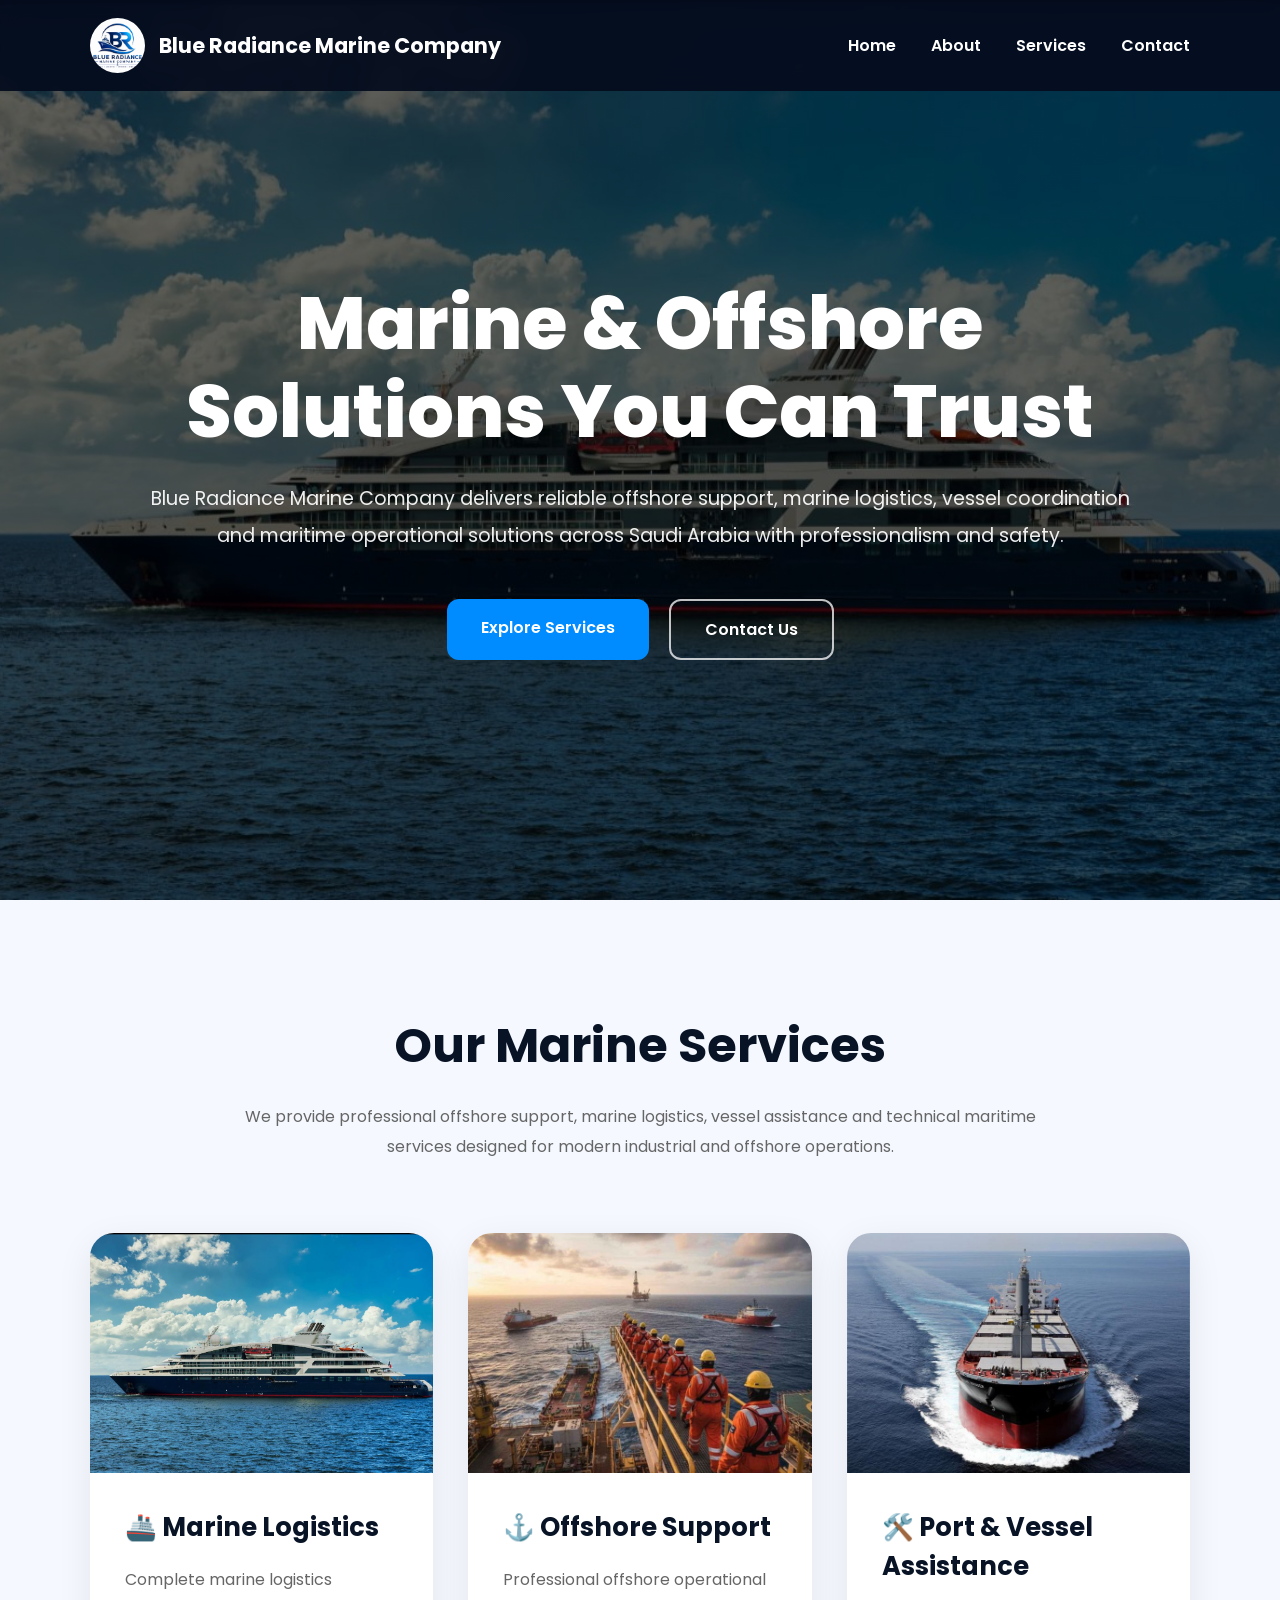
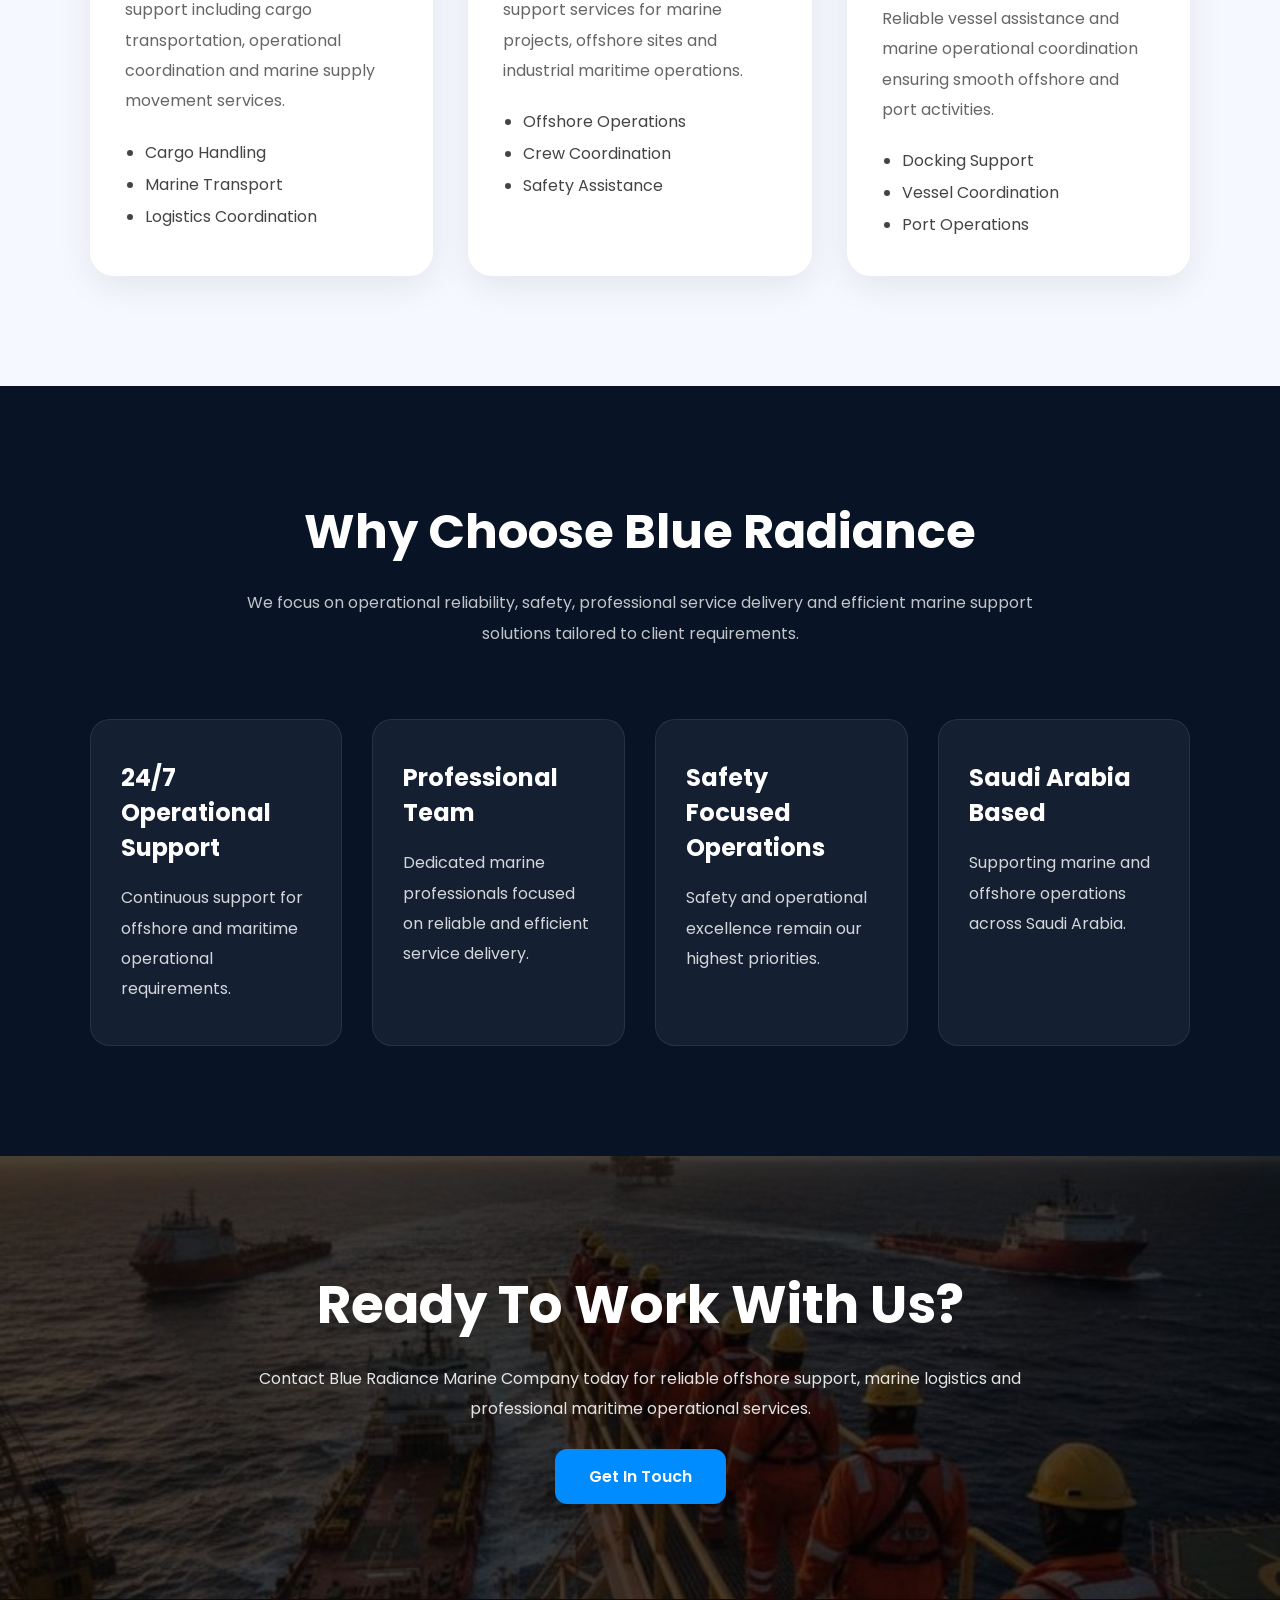
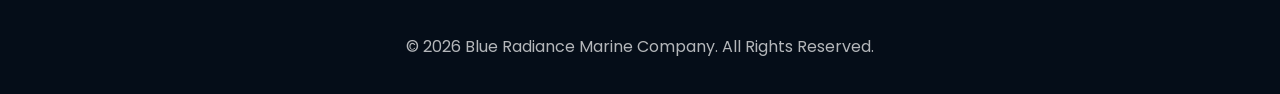
==== commit ae609148: "Update index.html" ====
--- a/index.html
+++ b/index.html
@@ -5,19 +5,14 @@
 
     <meta charset="UTF-8">
 
-    <meta name="viewport" content="width=device-width, initial-scale=1.0">
+    <meta name="viewport"
+        content="width=device-width, initial-scale=1.0">
 
     <meta name="description"
-        content="Blue Radiance Marine Company - Premium Marine & Offshore Services in Saudi Arabia">
-
-    <meta name="keywords"
-        content="marine services, offshore support, marine logistics, Saudi Arabia">
-
-    <meta name="author"
-        content="Blue Radiance Marine Company">
+        content="Blue Radiance Marine Company - Marine & Offshore Services in Saudi Arabia">
 
     <title>
-        Blue Radiance Marine Company | Marine & Offshore Services
+        Blue Radiance Marine Company
     </title>
 
     <link rel="preconnect"
@@ -39,15 +34,15 @@
             font-family:'Poppins',sans-serif;
         }
 
+        html{
+            scroll-behavior:smooth;
+        }
+
         body{
             background:#fff;
             overflow-x:hidden;
         }
 
-        html{
-            scroll-behavior:smooth;
-        }
-
         img{
             max-width:100%;
             display:block;
@@ -58,62 +53,99 @@
         ========================= */
 
         .navbar{
+
             width:100%;
+
             position:fixed;
+
             top:0;
             left:0;
+
             z-index:999;
+
             padding:18px 7%;
-            background:rgba(5,12,30,0.92);
+
+            background:rgba(5,12,30,0.93);
+
             backdrop-filter:blur(10px);
+
         }
 
         .nav-container{
+
             display:flex;
+
             align-items:center;
+
             justify-content:space-between;
+
         }
 
         .logo{
+
             display:flex;
+
             align-items:center;
+
             gap:14px;
+
             text-decoration:none;
+
             color:#fff;
+
         }
 
         .logo img{
+
             width:55px;
             height:55px;
+
             border-radius:50%;
+
             object-fit:cover;
+
             background:#fff;
+
         }
 
         .logo-text{
+
             font-size:1.3rem;
+
             font-weight:700;
+
         }
 
         .nav-menu{
+
             display:flex;
+
             gap:35px;
+
             list-style:none;
+
         }
 
         .nav-menu a{
+
             color:#fff;
+
             text-decoration:none;
+
             font-weight:600;
+
             transition:0.3s;
+
         }
 
         .nav-menu a:hover{
-            color:#49b3ff;
+
+            color:#3eb8ff;
+
         }
 
         /* =========================
-           HERO
+           HERO SECTION
         ========================= */
 
         .hero{
@@ -122,182 +154,237 @@
 
             background:
             linear-gradient(
-            rgba(0,0,0,0.55),
+            rgba(0,0,0,0.60),
             rgba(0,0,0,0.65)
             ),
             url('images/ship.jpg');
 
             background-size:cover;
+
             background-position:center;
 
+            background-repeat:no-repeat;
+
             display:flex;
+
             align-items:center;
+
             justify-content:center;
 
+            text-align:center;
+
+            color:#fff;
+
             padding:120px 7% 80px;
 
+        }
+
+        .hero-content{
+
+            max-width:1000px;
+
+            animation:fadeUp 1.2s ease;
+
+        }
+
+        .hero-content h1{
+
+            font-size:4.6rem;
+
+            line-height:1.2;
+
+            margin-bottom:25px;
+
+            font-weight:800;
+
+        }
+
+        .hero-content p{
+
+            font-size:1.2rem;
+
+            line-height:1.9;
+
+            color:rgba(255,255,255,0.92);
+
+            margin-bottom:45px;
+
+        }
+
+        .hero-buttons{
+
+            display:flex;
+
+            justify-content:center;
+
+            gap:20px;
+
+            flex-wrap:wrap;
+
+        }
+
+        .btn{
+
+            padding:16px 34px;
+
+            border-radius:12px;
+
+            text-decoration:none;
+
+            font-weight:600;
+
+            transition:0.3s;
+
+        }
+
+        .btn-primary{
+
+            background:#008cff;
+
+            color:#fff;
+
+        }
+
+        .btn-primary:hover{
+
+            background:#0070cc;
+
+            transform:translateY(-5px);
+
+        }
+
+        .btn-secondary{
+
+            border:2px solid rgba(255,255,255,0.75);
+
+            color:#fff;
+
+        }
+
+        .btn-secondary:hover{
+
+            background:#fff;
+
+            color:#000;
+
+        }
+
+        /* =========================
+           SERVICES PREVIEW
+        ========================= */
+
+        .services{
+
+            padding:110px 7%;
+
+            background:#f5f9ff;
+
+        }
+
+        .section-title{
+
             text-align:center;
 
-            color:#fff;
-        }
-
-        .hero-content{
-            max-width:1000px;
-            animation:fadeUp 1.2s ease;
-        }
-
-        .hero-content h1{
-            font-size:4.5rem;
-            line-height:1.2;
-            margin-bottom:25px;
-            font-weight:800;
-        }
-
-        .hero-content p{
-            font-size:1.2rem;
+            font-size:3rem;
+
+            color:#081426;
+
+            margin-bottom:20px;
+
+        }
+
+        .section-subtitle{
+
+            text-align:center;
+
+            max-width:850px;
+
+            margin:auto;
+
+            color:#666;
+
             line-height:1.9;
-            color:rgba(255,255,255,0.92);
-            margin-bottom:45px;
-        }
-
-        .hero-buttons{
-            display:flex;
-            justify-content:center;
-            gap:20px;
-            flex-wrap:wrap;
-        }
-
-        .btn{
-            padding:16px 34px;
-            border-radius:12px;
-            text-decoration:none;
-            font-weight:600;
-            transition:0.3s;
-        }
-
-        .btn-primary{
-            background:#008cff;
-            color:#fff;
-        }
-
-        .btn-primary:hover{
-            transform:translateY(-5px);
-            background:#0072cf;
-        }
-
-        .btn-secondary{
-            border:2px solid rgba(255,255,255,0.7);
-            color:#fff;
-        }
-
-        .btn-secondary:hover{
+
+            margin-bottom:70px;
+
+        }
+
+        .services-grid{
+
+            display:grid;
+
+            grid-template-columns:
+            repeat(auto-fit,minmax(320px,1fr));
+
+            gap:35px;
+
+        }
+
+        .service-card{
+
             background:#fff;
-            color:#000;
-        }
-
-        /* =========================
-           ABOUT PREVIEW
-        ========================= */
-
-        .about-preview{
-            padding:110px 7%;
-            background:#fff;
-        }
-
-        .about-grid{
-            display:grid;
-            grid-template-columns:1fr 1fr;
-            gap:60px;
-            align-items:center;
-        }
-
-        .about-image img{
-            border-radius:22px;
-            box-shadow:0 15px 40px rgba(0,0,0,0.12);
-        }
-
-        .about-text h2{
-            font-size:3rem;
-            margin-bottom:25px;
+
+            border-radius:24px;
+
+            overflow:hidden;
+
+            box-shadow:
+            0 10px 35px rgba(0,0,0,0.08);
+
+            transition:0.4s;
+
+        }
+
+        .service-card:hover{
+
+            transform:translateY(-10px);
+
+        }
+
+        .service-card img{
+
+            width:100%;
+
+            height:240px;
+
+            object-fit:cover;
+
+        }
+
+        .service-content{
+
+            padding:35px;
+
+        }
+
+        .service-content h3{
+
+            font-size:1.6rem;
+
+            margin-bottom:18px;
+
             color:#081426;
-        }
-
-        .about-text p{
-            color:#555;
+
+        }
+
+        .service-content p{
+
+            color:#666;
+
+            line-height:1.9;
+
+            margin-bottom:20px;
+
+        }
+
+        .service-content ul{
+
+            padding-left:20px;
+
+            color:#444;
+
             line-height:2;
-            margin-bottom:25px;
-            font-size:1.05rem;
-        }
-
-        /* =========================
-           SERVICES
-        ========================= */
-
-        .services{
-            padding:110px 7%;
-            background:#f5f9ff;
-        }
-
-        .section-title{
-            text-align:center;
-            font-size:3rem;
-            margin-bottom:20px;
-            color:#081426;
-        }
-
-        .section-subtitle{
-            text-align:center;
-            max-width:850px;
-            margin:auto;
-            color:#666;
-            line-height:1.9;
-            margin-bottom:70px;
-        }
-
-        .services-grid{
-            display:grid;
-            grid-template-columns:repeat(auto-fit,minmax(320px,1fr));
-            gap:35px;
-        }
-
-        .service-card{
-            background:#fff;
-            border-radius:24px;
-            overflow:hidden;
-            box-shadow:0 10px 35px rgba(0,0,0,0.08);
-            transition:0.4s;
-        }
-
-        .service-card:hover{
-            transform:translateY(-10px);
-        }
-
-        .service-card img{
-            width:100%;
-            height:240px;
-            object-fit:cover;
-        }
-
-        .service-content{
-            padding:35px;
-        }
-
-        .service-content h3{
-            font-size:1.7rem;
-            margin-bottom:18px;
-            color:#081426;
-        }
-
-        .service-content p{
-            color:#666;
-            line-height:1.9;
-            margin-bottom:20px;
-        }
-
-        .service-content ul{
-            padding-left:20px;
-            color:#444;
-            line-height:2;
+
         }
 
         /* =========================
@@ -305,33 +392,56 @@
         ========================= */
 
         .why-us{
+
             padding:110px 7%;
+
             background:#081426;
+
             color:#fff;
+
         }
 
         .why-grid{
+
+            margin-top:60px;
+
             display:grid;
-            grid-template-columns:repeat(auto-fit,minmax(240px,1fr));
+
+            grid-template-columns:
+            repeat(auto-fit,minmax(240px,1fr));
+
             gap:30px;
-            margin-top:60px;
+
         }
 
         .why-box{
-            background:rgba(255,255,255,0.05);
-            border:1px solid rgba(255,255,255,0.08);
+
+            background:
+            rgba(255,255,255,0.05);
+
             padding:40px 30px;
+
             border-radius:20px;
+
+            border:
+            1px solid rgba(255,255,255,0.08);
+
         }
 
         .why-box h3{
+
+            margin-bottom:18px;
+
             font-size:1.5rem;
-            margin-bottom:18px;
+
         }
 
         .why-box p{
+
             line-height:1.9;
+
             color:rgba(255,255,255,0.82);
+
         }
 
         /* =========================
@@ -339,8 +449,11 @@
         ========================= */
 
         .cta{
+
             padding:110px 7%;
+
             text-align:center;
+
             background:
             linear-gradient(
             rgba(0,0,0,0.72),
@@ -349,22 +462,33 @@
             url('images/whatsapp2.jpg');
 
             background-size:cover;
+
             background-position:center;
 
             color:#fff;
+
         }
 
         .cta h2{
+
             font-size:3.3rem;
+
             margin-bottom:20px;
+
         }
 
         .cta p{
-            max-width:800px;
+
+            max-width:850px;
+
             margin:auto;
+
             line-height:1.9;
+
             margin-bottom:40px;
-            color:rgba(255,255,255,0.9);
+
+            color:rgba(255,255,255,0.88);
+
         }
 
         /* =========================
@@ -372,14 +496,21 @@
         ========================= */
 
         footer{
+
             background:#050d18;
+
             color:#fff;
+
             text-align:center;
+
             padding:35px 7%;
+
         }
 
         footer p{
+
             color:rgba(255,255,255,0.7);
+
         }
 
         /* =========================
@@ -389,13 +520,19 @@
         @keyframes fadeUp{
 
             from{
+
                 opacity:0;
+
                 transform:translateY(60px);
+
             }
 
             to{
+
                 opacity:1;
+
                 transform:translateY(0);
+
             }
 
         }
@@ -407,43 +544,55 @@
         @media(max-width:992px){
 
             .hero-content h1{
-                font-size:3.4rem;
+
+                font-size:3.5rem;
+
             }
 
-            .about-grid{
-                grid-template-columns:1fr;
+        }
+
+        @media(max-width:768px){
+
+            .navbar{
+
+                padding:18px 5%;
+
             }
 
-        }
-
-        @media(max-width:768px){
-
-            .navbar{
-                padding:18px 5%;
+            .nav-menu{
+
+                gap:18px;
+
             }
 
-            .nav-menu{
-                gap:18px;
+            .logo-text{
+
+                font-size:1rem;
+
             }
 
-            .logo-text{
+            .hero-content h1{
+
+                font-size:2.5rem;
+
+            }
+
+            .hero-content p{
+
                 font-size:1rem;
+
             }
 
-            .hero-content h1{
-                font-size:2.5rem;
+            .section-title{
+
+                font-size:2.2rem;
+
             }
 
-            .hero-content p{
-                font-size:1rem;
-            }
-
-            .section-title{
+            .cta h2{
+
                 font-size:2.3rem;
-            }
-
-            .cta h2{
-                font-size:2.4rem;
+
             }
 
         }
@@ -467,7 +616,9 @@
                     alt="Blue Radiance Logo">
 
                 <span class="logo-text">
+
                     Blue Radiance Marine Company
+
                 </span>
 
             </a>
@@ -511,16 +662,18 @@
         <div class="hero-content">
 
             <h1>
-                Premium Marine &
+
+                Marine &
                 Offshore Solutions
-                In Saudi Arabia
+                You Can Trust
+
             </h1>
 
             <p>
 
-                Blue Radiance Marine Company provides professional marine logistics,
-                offshore operational support, vessel coordination and technical marine
-                services tailored for modern maritime industries.
+                Blue Radiance Marine Company delivers reliable offshore support,
+                marine logistics, vessel coordination and maritime operational
+                solutions across Saudi Arabia with professionalism and safety.
 
             </p>
 
@@ -528,12 +681,16 @@
 
                 <a href="services.html"
                     class="btn btn-primary">
+
                     Explore Services
+
                 </a>
 
                 <a href="contact.html"
                     class="btn btn-secondary">
+
                     Contact Us
+
                 </a>
 
             </div>
@@ -542,73 +699,21 @@
 
     </section>
 
-    <!-- ABOUT -->
-
-    <section class="about-preview">
-
-        <div class="about-grid">
-
-            <div class="about-image">
-
-                <img src="images/whatsapp1.jpg"
-                    alt="Marine Logistics">
-
-            </div>
-
-            <div class="about-text">
-
-                <h2>
-                    About Blue Radiance Marine Company
-                </h2>
-
-                <p>
-
-                    Blue Radiance Marine Company is a professional maritime solutions
-                    provider based in Saudi Arabia offering offshore support,
-                    marine logistics, vessel coordination and industrial marine assistance.
-
-                </p>
-
-                <p>
-
-                    Our experienced team focuses on delivering reliable, efficient
-                    and safety-oriented marine services tailored to meet modern
-                    offshore and maritime operational demands.
-
-                </p>
-
-                <p>
-
-                    With a strong commitment to professionalism and customer satisfaction,
-                    we continue to support marine businesses with trusted operational
-                    excellence and innovative maritime solutions.
-
-                </p>
-
-                <a href="about.html"
-                    class="btn btn-primary">
-                    Learn More
-                </a>
-
-            </div>
-
-        </div>
-
-    </section>
-
     <!-- SERVICES -->
 
     <section class="services">
 
         <h2 class="section-title">
-            Our Core Services
+
+            Our Marine Services
+
         </h2>
 
         <p class="section-subtitle">
 
-            We deliver integrated marine and offshore services designed
-            to support vessel operations, industrial offshore projects,
-            logistics coordination and maritime technical support.
+            We provide professional offshore support, marine logistics,
+            vessel assistance and technical maritime services designed
+            for modern industrial and offshore operations.
 
         </p>
 
@@ -624,20 +729,23 @@
                 <div class="service-content">
 
                     <h3>
+
                         🚢 Marine Logistics
+
                     </h3>
 
                     <p>
 
-                        Complete marine logistics support including cargo movement,
-                        supply chain coordination, vessel scheduling and maritime transport services.
+                        Complete marine logistics support including
+                        cargo transportation, operational coordination
+                        and marine supply movement services.
 
                     </p>
 
                     <ul>
 
                         <li>
-                            Cargo Coordination
+                            Cargo Handling
                         </li>
 
                         <li>
@@ -645,7 +753,7 @@
                         </li>
 
                         <li>
-                            Port Logistics
+                            Logistics Coordination
                         </li>
 
                     </ul>
@@ -664,28 +772,31 @@
                 <div class="service-content">
 
                     <h3>
+
                         ⚓ Offshore Support
+
                     </h3>
 
                     <p>
 
-                        Professional offshore operational support services for marine
-                        projects, offshore platforms and vessel operations.
+                        Professional offshore operational support
+                        services for marine projects, offshore sites
+                        and industrial maritime operations.
 
                     </p>
 
                     <ul>
 
                         <li>
-                            Offshore Coordination
+                            Offshore Operations
                         </li>
 
                         <li>
-                            Crew Transfer Support
+                            Crew Coordination
                         </li>
 
                         <li>
-                            Safety Operations
+                            Safety Assistance
                         </li>
 
                     </ul>
@@ -704,20 +815,22 @@
                 <div class="service-content">
 
                     <h3>
+
                         🛠️ Port & Vessel Assistance
+
                     </h3>
 
                     <p>
 
-                        Reliable vessel support and docking coordination services
-                        ensuring smooth port and marine operational management.
+                        Reliable vessel assistance and marine operational
+                        coordination ensuring smooth offshore and port activities.
 
                     </p>
 
                     <ul>
 
                         <li>
-                            Docking Assistance
+                            Docking Support
                         </li>
 
                         <li>
@@ -725,7 +838,7 @@
                         </li>
 
                         <li>
-                            Marine Operations
+                            Port Operations
                         </li>
 
                     </ul>
@@ -738,21 +851,23 @@
 
     </section>
 
-    <!-- WHY US -->
+    <!-- WHY CHOOSE US -->
 
     <section class="why-us">
 
         <h2 class="section-title"
             style="color:#fff;">
-            Why Choose Us
+
+            Why Choose Blue Radiance
+
         </h2>
 
         <p class="section-subtitle"
             style="color:rgba(255,255,255,0.75);">
 
-            We combine professionalism, operational reliability and
-            marine industry expertise to deliver high-quality offshore
-            and maritime solutions across Saudi Arabia.
+            We focus on operational reliability, safety,
+            professional service delivery and efficient marine
+            support solutions tailored to client requirements.
 
         </p>
 
@@ -761,13 +876,15 @@
             <div class="why-box">
 
                 <h3>
+
                     24/7 Operational Support
+
                 </h3>
 
                 <p>
 
-                    Continuous marine operational support for offshore,
-                    logistics and vessel coordination requirements.
+                    Continuous support for offshore and maritime
+                    operational requirements.
 
                 </p>
 
@@ -776,13 +893,15 @@
             <div class="why-box">
 
                 <h3>
-                    Professional Marine Team
+
+                    Professional Team
+
                 </h3>
 
                 <p>
 
-                    Skilled professionals dedicated to safe,
-                    efficient and reliable maritime operations.
+                    Dedicated marine professionals focused on
+                    reliable and efficient service delivery.
 
                 </p>
 
@@ -791,13 +910,15 @@
             <div class="why-box">
 
                 <h3>
-                    Safety Commitment
+
+                    Safety Focused Operations
+
                 </h3>
 
                 <p>
 
-                    We prioritize safety standards and operational excellence
-                    in every marine and offshore activity.
+                    Safety and operational excellence remain
+                    our highest priorities.
 
                 </p>
 
@@ -806,13 +927,15 @@
             <div class="why-box">
 
                 <h3>
-                    Saudi Arabia Operations
+
+                    Saudi Arabia Based
+
                 </h3>
 
                 <p>
 
-                    Reliable marine and offshore services supporting
-                    clients across Saudi Arabian maritime sectors.
+                    Supporting marine and offshore operations
+                    across Saudi Arabia.
 
                 </p>
 
@@ -827,13 +950,15 @@
     <section class="cta">
 
         <h2>
-            Ready To Partner With Us?
+
+            Ready To Work With Us?
+
         </h2>
 
         <p>
 
-            Connect with Blue Radiance Marine Company today
-            for reliable marine logistics, offshore support and
+            Contact Blue Radiance Marine Company today for
+            reliable offshore support, marine logistics and
             professional maritime operational services.
 
         </p>
@@ -852,8 +977,10 @@
     <footer>
 
         <p>
+
             © 2026 Blue Radiance Marine Company.
             All Rights Reserved.
+
         </p>
 
     </footer>
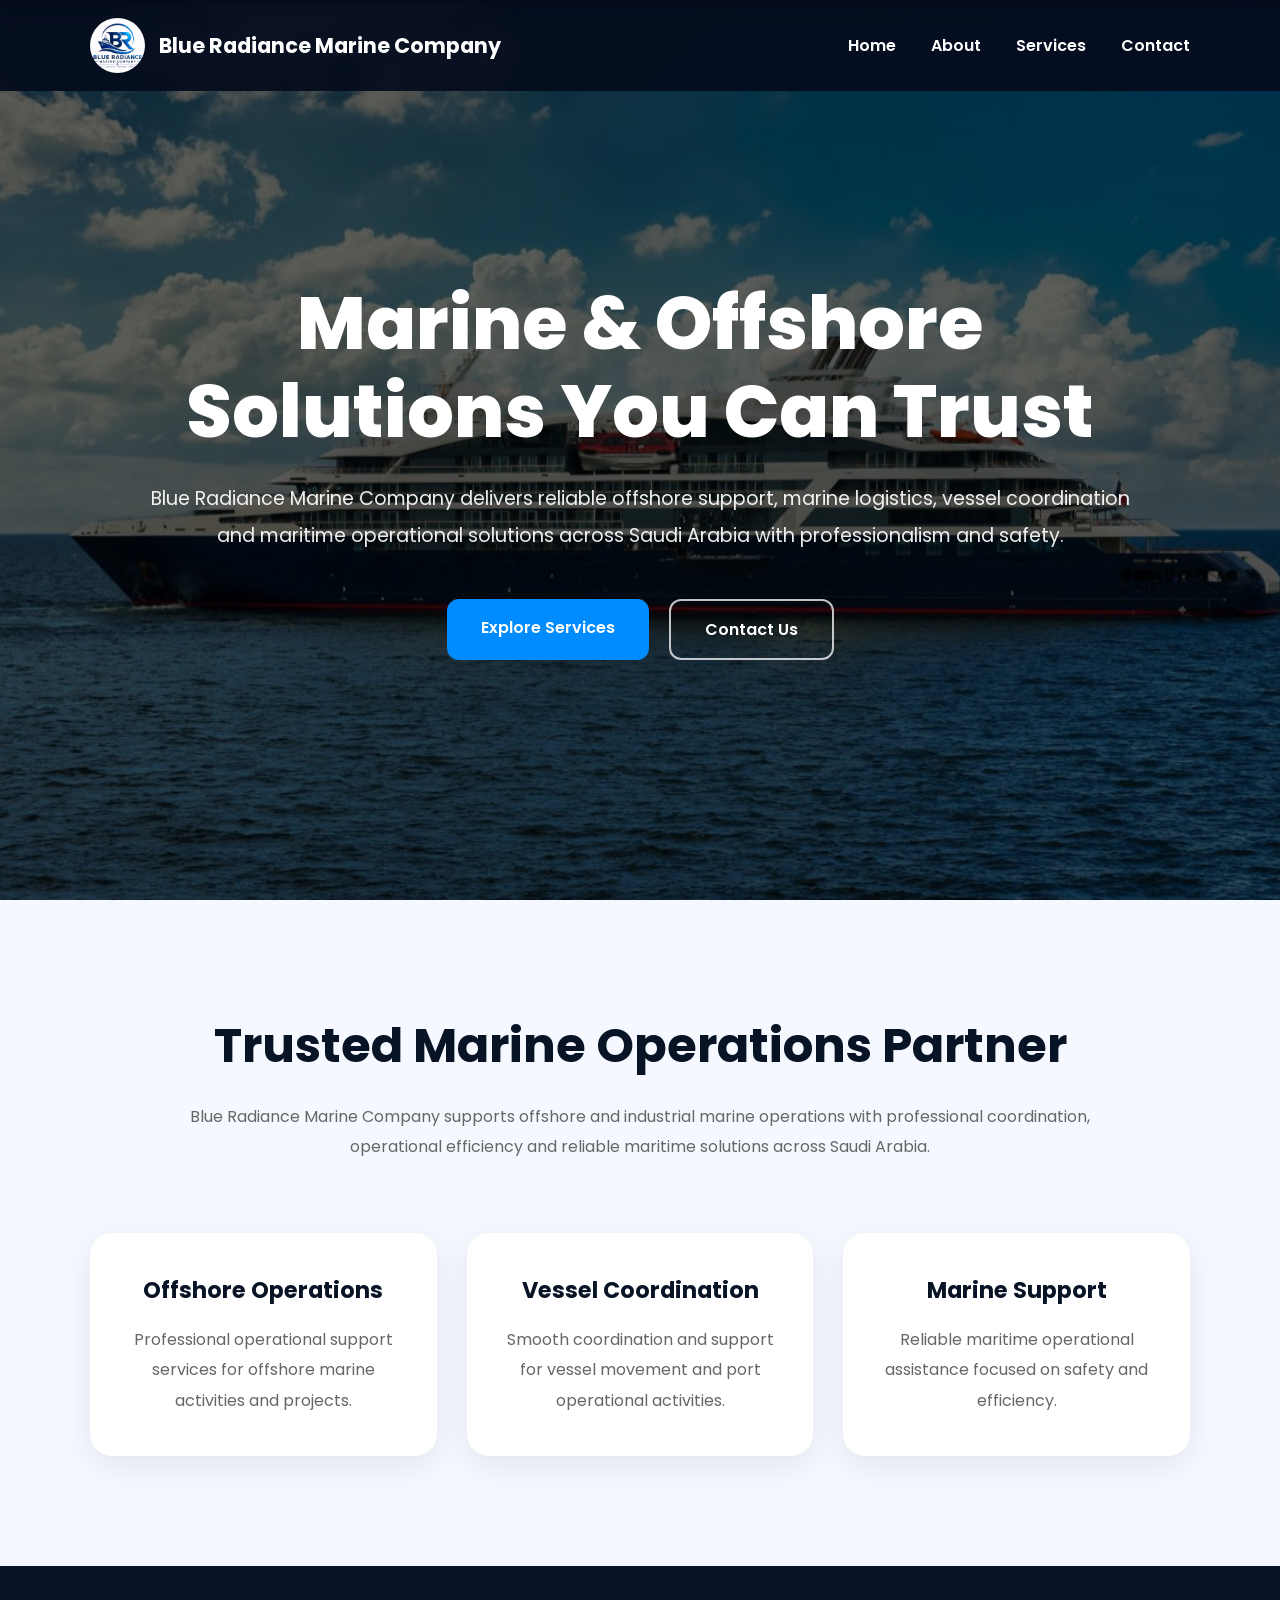
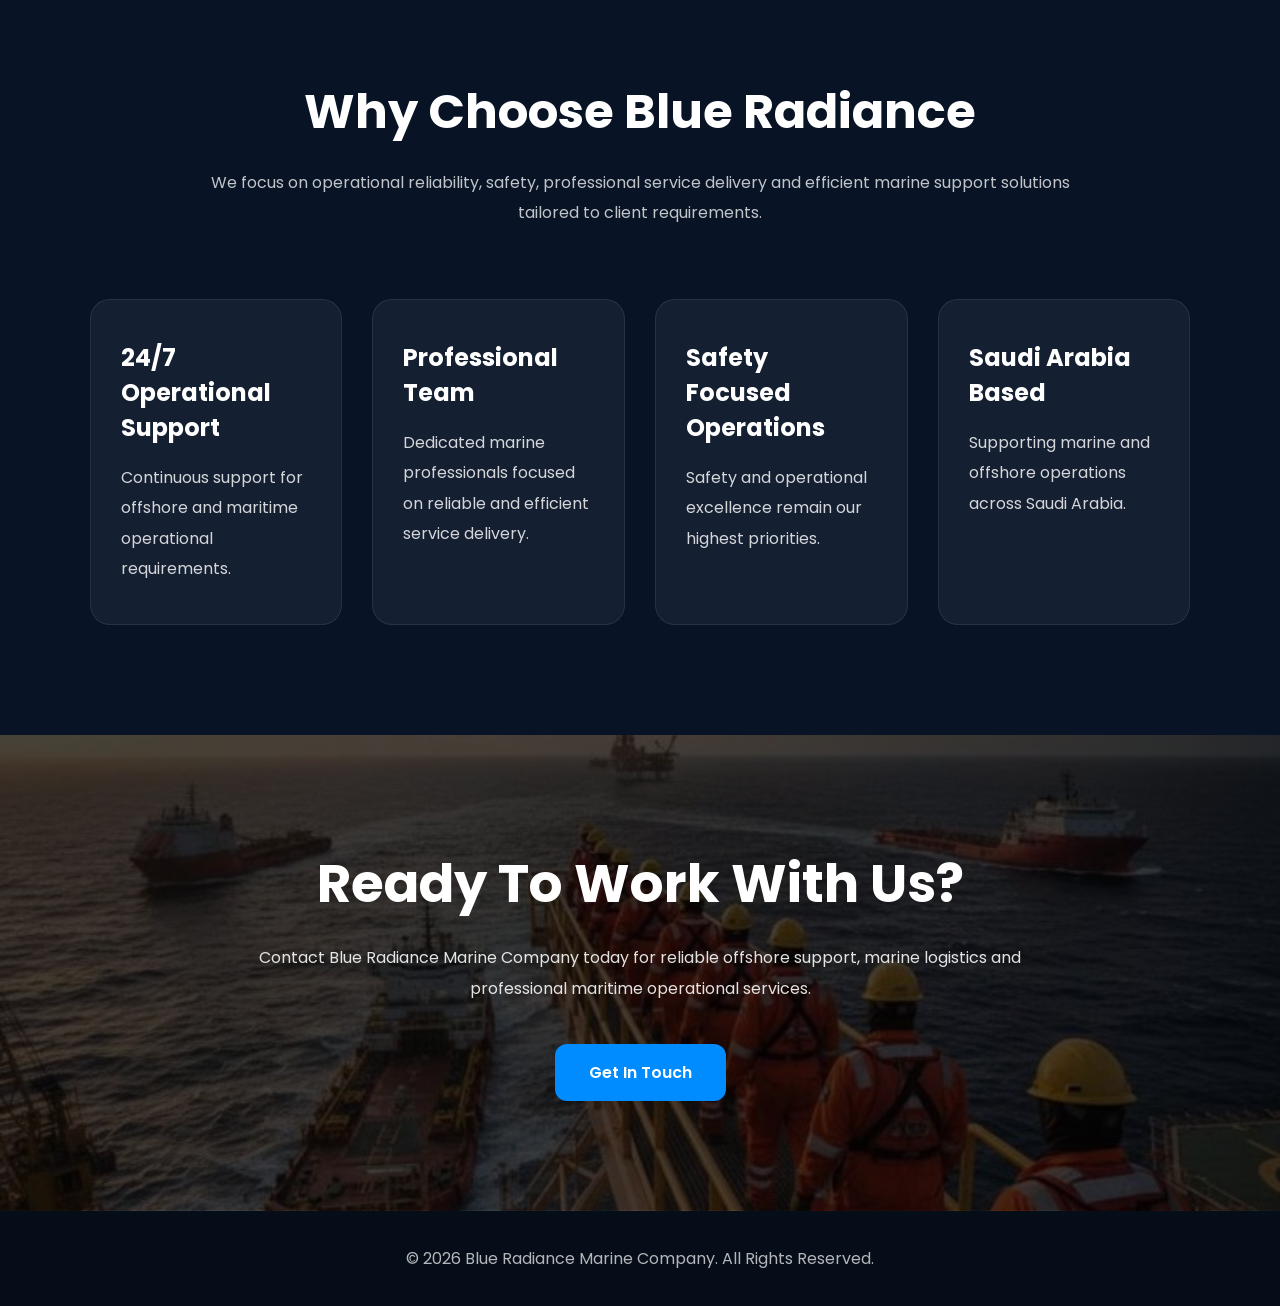
==== commit e4f4a673: "Update index.html" ====
--- a/index.html
+++ b/index.html
@@ -55,12 +55,9 @@
         .navbar{
 
             width:100%;
-
             position:fixed;
-
             top:0;
             left:0;
-
             z-index:999;
 
             padding:18px 7%;
@@ -74,9 +71,7 @@
         .nav-container{
 
             display:flex;
-
             align-items:center;
-
             justify-content:space-between;
 
         }
@@ -84,13 +79,10 @@
         .logo{
 
             display:flex;
-
             align-items:center;
-
             gap:14px;
 
             text-decoration:none;
-
             color:#fff;
 
         }
@@ -111,17 +103,15 @@
         .logo-text{
 
             font-size:1.3rem;
-
             font-weight:700;
+            line-height:1.3;
 
         }
 
         .nav-menu{
 
             display:flex;
-
             gap:35px;
-
             list-style:none;
 
         }
@@ -129,11 +119,8 @@
         .nav-menu a{
 
             color:#fff;
-
             text-decoration:none;
-
             font-weight:600;
-
             transition:0.3s;
 
         }
@@ -160,15 +147,11 @@
             url('images/ship.jpg');
 
             background-size:cover;
-
             background-position:center;
-
             background-repeat:no-repeat;
 
             display:flex;
-
             align-items:center;
-
             justify-content:center;
 
             text-align:center;
@@ -190,11 +173,8 @@
         .hero-content h1{
 
             font-size:4.6rem;
-
             line-height:1.2;
-
             margin-bottom:25px;
-
             font-weight:800;
 
         }
@@ -202,7 +182,6 @@
         .hero-content p{
 
             font-size:1.2rem;
-
             line-height:1.9;
 
             color:rgba(255,255,255,0.92);
@@ -214,11 +193,8 @@
         .hero-buttons{
 
             display:flex;
-
             justify-content:center;
-
             gap:20px;
-
             flex-wrap:wrap;
 
         }
@@ -235,12 +211,13 @@
 
             transition:0.3s;
 
+            display:inline-block;
+
         }
 
         .btn-primary{
 
             background:#008cff;
-
             color:#fff;
 
         }
@@ -248,7 +225,6 @@
         .btn-primary:hover{
 
             background:#0070cc;
-
             transform:translateY(-5px);
 
         }
@@ -256,7 +232,6 @@
         .btn-secondary{
 
             border:2px solid rgba(255,255,255,0.75);
-
             color:#fff;
 
         }
@@ -264,19 +239,17 @@
         .btn-secondary:hover{
 
             background:#fff;
-
             color:#000;
 
         }
 
         /* =========================
-           SERVICES PREVIEW
+           ABOUT PREVIEW
         ========================= */
 
-        .services{
+        .about-preview{
 
             padding:110px 7%;
-
             background:#f5f9ff;
 
         }
@@ -297,7 +270,7 @@
 
             text-align:center;
 
-            max-width:850px;
+            max-width:900px;
 
             margin:auto;
 
@@ -309,57 +282,43 @@
 
         }
 
-        .services-grid{
+        .about-grid{
 
             display:grid;
 
             grid-template-columns:
-            repeat(auto-fit,minmax(320px,1fr));
-
-            gap:35px;
-
-        }
-
-        .service-card{
+            repeat(auto-fit,minmax(260px,1fr));
+
+            gap:30px;
+
+        }
+
+        .about-box{
 
             background:#fff;
 
-            border-radius:24px;
-
-            overflow:hidden;
+            padding:40px 30px;
+
+            border-radius:22px;
 
             box-shadow:
             0 10px 35px rgba(0,0,0,0.08);
 
             transition:0.4s;
 
-        }
-
-        .service-card:hover{
+            text-align:center;
+
+        }
+
+        .about-box:hover{
 
             transform:translateY(-10px);
 
         }
 
-        .service-card img{
-
-            width:100%;
-
-            height:240px;
-
-            object-fit:cover;
-
-        }
-
-        .service-content{
-
-            padding:35px;
-
-        }
-
-        .service-content h3{
-
-            font-size:1.6rem;
+        .about-box h3{
+
+            font-size:1.4rem;
 
             margin-bottom:18px;
 
@@ -367,23 +326,11 @@
 
         }
 
-        .service-content p{
+        .about-box p{
 
             color:#666;
 
             line-height:1.9;
-
-            margin-bottom:20px;
-
-        }
-
-        .service-content ul{
-
-            padding-left:20px;
-
-            color:#444;
-
-            line-height:2;
 
         }
 
@@ -431,7 +378,6 @@
         .why-box h3{
 
             margin-bottom:18px;
-
             font-size:1.5rem;
 
         }
@@ -439,7 +385,6 @@
         .why-box p{
 
             line-height:1.9;
-
             color:rgba(255,255,255,0.82);
 
         }
@@ -462,7 +407,6 @@
             url('images/whatsapp2.jpg');
 
             background-size:cover;
-
             background-position:center;
 
             color:#fff;
@@ -472,7 +416,6 @@
         .cta h2{
 
             font-size:3.3rem;
-
             margin-bottom:20px;
 
         }
@@ -522,7 +465,6 @@
             from{
 
                 opacity:0;
-
                 transform:translateY(60px);
 
             }
@@ -530,7 +472,6 @@
             to{
 
                 opacity:1;
-
                 transform:translateY(0);
 
             }
@@ -555,19 +496,51 @@
 
             .navbar{
 
-                padding:18px 5%;
+                padding:15px 4%;
+
+            }
+
+            .nav-container{
+
+                flex-direction:column;
+                gap:16px;
+
+            }
+
+            .logo{
+
+                width:100%;
+                justify-content:center;
+                text-align:left;
+
+            }
+
+            .logo img{
+
+                width:52px;
+                height:52px;
+
+            }
+
+            .logo-text{
+
+                font-size:1rem;
+                line-height:1.3;
+                max-width:220px;
 
             }
 
             .nav-menu{
 
                 gap:18px;
-
-            }
-
-            .logo-text{
-
-                font-size:1rem;
+                flex-wrap:wrap;
+                justify-content:center;
+
+            }
+
+            .hero{
+
+                padding-top:170px;
 
             }
 
@@ -699,151 +672,74 @@
 
     </section>
 
-    <!-- SERVICES -->
-
-    <section class="services">
+    <!-- ABOUT PREVIEW -->
+
+    <section class="about-preview">
 
         <h2 class="section-title">
 
-            Our Marine Services
+            Trusted Marine Operations Partner
 
         </h2>
 
         <p class="section-subtitle">
 
-            We provide professional offshore support, marine logistics,
-            vessel assistance and technical maritime services designed
-            for modern industrial and offshore operations.
+            Blue Radiance Marine Company supports offshore and industrial marine
+            operations with professional coordination, operational efficiency
+            and reliable maritime solutions across Saudi Arabia.
 
         </p>
 
-        <div class="services-grid">
-
-            <!-- CARD 1 -->
-
-            <div class="service-card">
-
-                <img src="images/ship.jpg"
-                    alt="Marine Logistics">
-
-                <div class="service-content">
-
-                    <h3>
-
-                        🚢 Marine Logistics
-
-                    </h3>
-
-                    <p>
-
-                        Complete marine logistics support including
-                        cargo transportation, operational coordination
-                        and marine supply movement services.
-
-                    </p>
-
-                    <ul>
-
-                        <li>
-                            Cargo Handling
-                        </li>
-
-                        <li>
-                            Marine Transport
-                        </li>
-
-                        <li>
-                            Logistics Coordination
-                        </li>
-
-                    </ul>
-
-                </div>
+        <div class="about-grid">
+
+            <div class="about-box">
+
+                <h3>
+
+                    Offshore Operations
+
+                </h3>
+
+                <p>
+
+                    Professional operational support services
+                    for offshore marine activities and projects.
+
+                </p>
 
             </div>
 
-            <!-- CARD 2 -->
-
-            <div class="service-card">
-
-                <img src="images/whatsapp2.jpg"
-                    alt="Offshore Support">
-
-                <div class="service-content">
-
-                    <h3>
-
-                        ⚓ Offshore Support
-
-                    </h3>
-
-                    <p>
-
-                        Professional offshore operational support
-                        services for marine projects, offshore sites
-                        and industrial maritime operations.
-
-                    </p>
-
-                    <ul>
-
-                        <li>
-                            Offshore Operations
-                        </li>
-
-                        <li>
-                            Crew Coordination
-                        </li>
-
-                        <li>
-                            Safety Assistance
-                        </li>
-
-                    </ul>
-
-                </div>
+            <div class="about-box">
+
+                <h3>
+
+                    Vessel Coordination
+
+                </h3>
+
+                <p>
+
+                    Smooth coordination and support for vessel
+                    movement and port operational activities.
+
+                </p>
 
             </div>
 
-            <!-- CARD 3 -->
-
-            <div class="service-card">
-
-                <img src="images/whatsapp3.jpg"
-                    alt="Port Assistance">
-
-                <div class="service-content">
-
-                    <h3>
-
-                        🛠️ Port & Vessel Assistance
-
-                    </h3>
-
-                    <p>
-
-                        Reliable vessel assistance and marine operational
-                        coordination ensuring smooth offshore and port activities.
-
-                    </p>
-
-                    <ul>
-
-                        <li>
-                            Docking Support
-                        </li>
-
-                        <li>
-                            Vessel Coordination
-                        </li>
-
-                        <li>
-                            Port Operations
-                        </li>
-
-                    </ul>
-
-                </div>
+            <div class="about-box">
+
+                <h3>
+
+                    Marine Support
+
+                </h3>
+
+                <p>
+
+                    Reliable maritime operational assistance
+                    focused on safety and efficiency.
+
+                </p>
 
             </div>
 
@@ -978,7 +874,7 @@
 
         <p>
 
-            © 2026 Blue Radiance Marine Company.
+            ©️ 2026 Blue Radiance Marine Company.
             All Rights Reserved.
 
         </p>
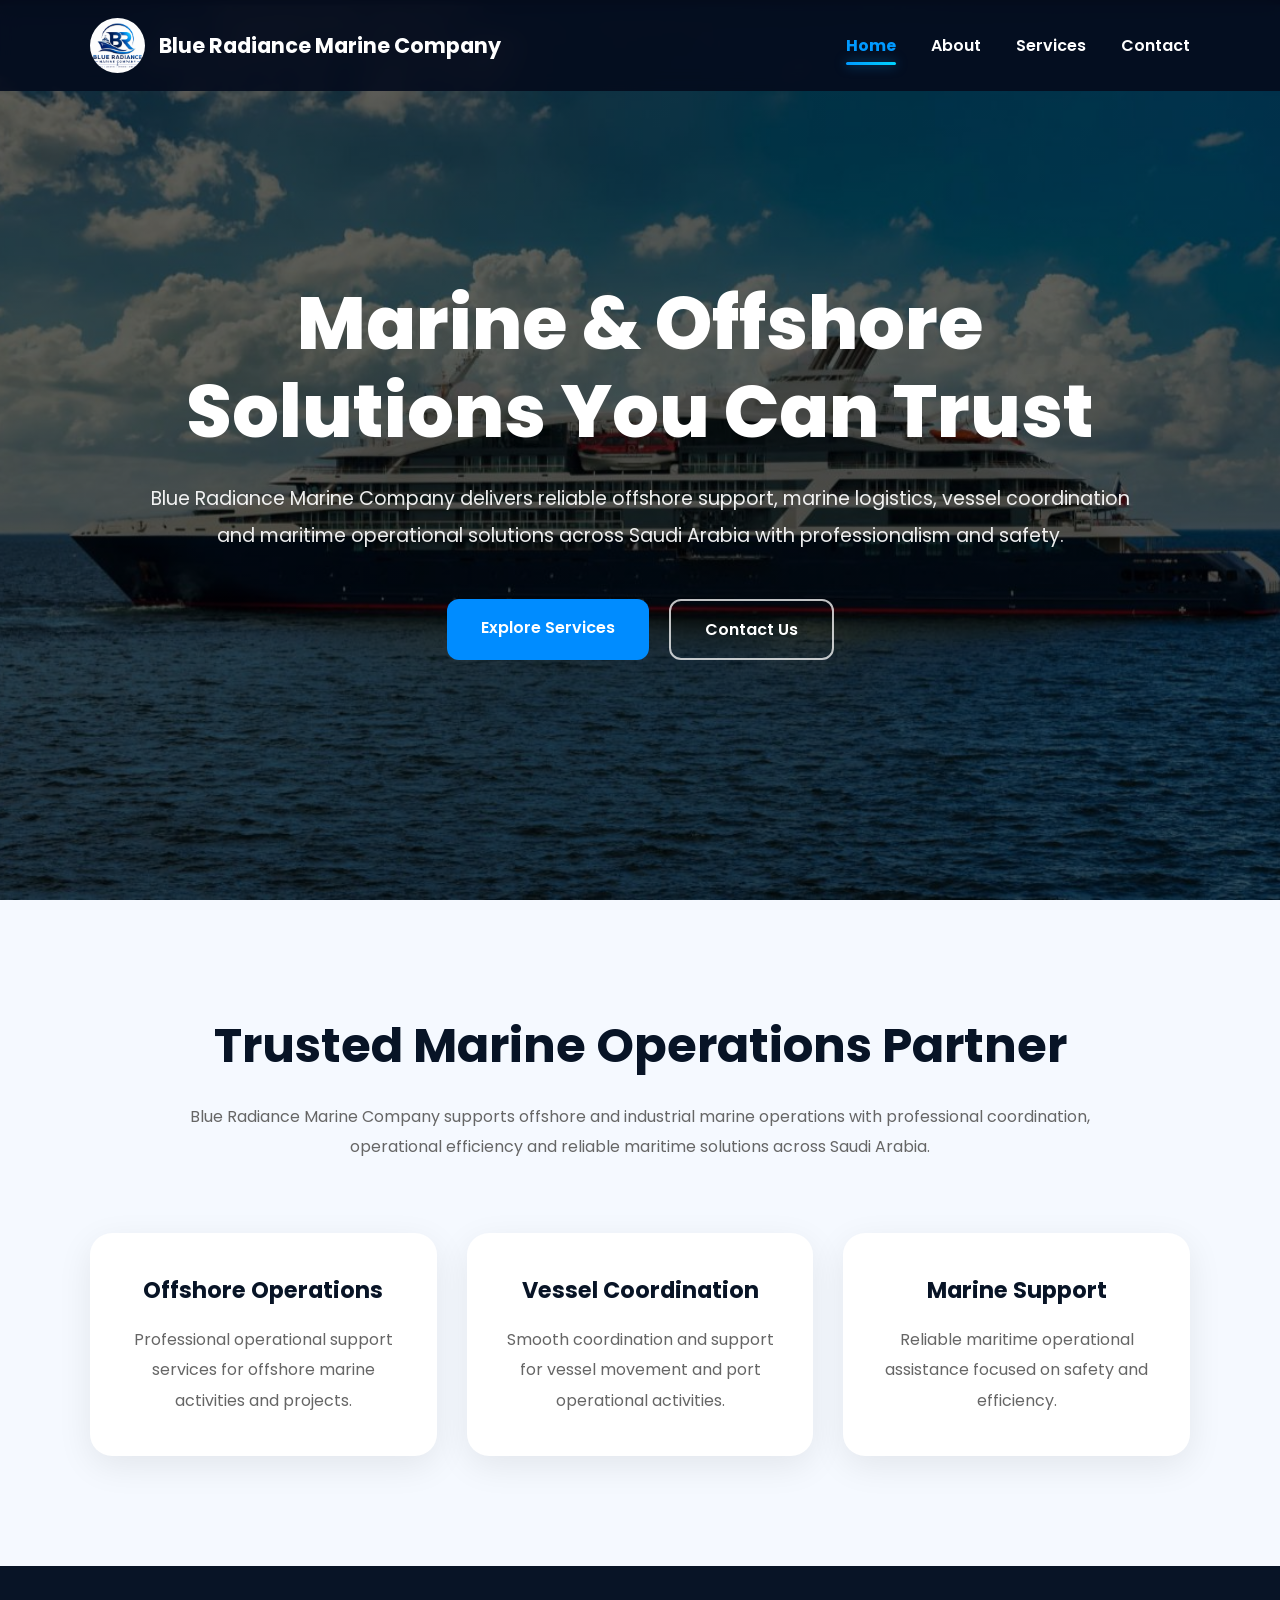
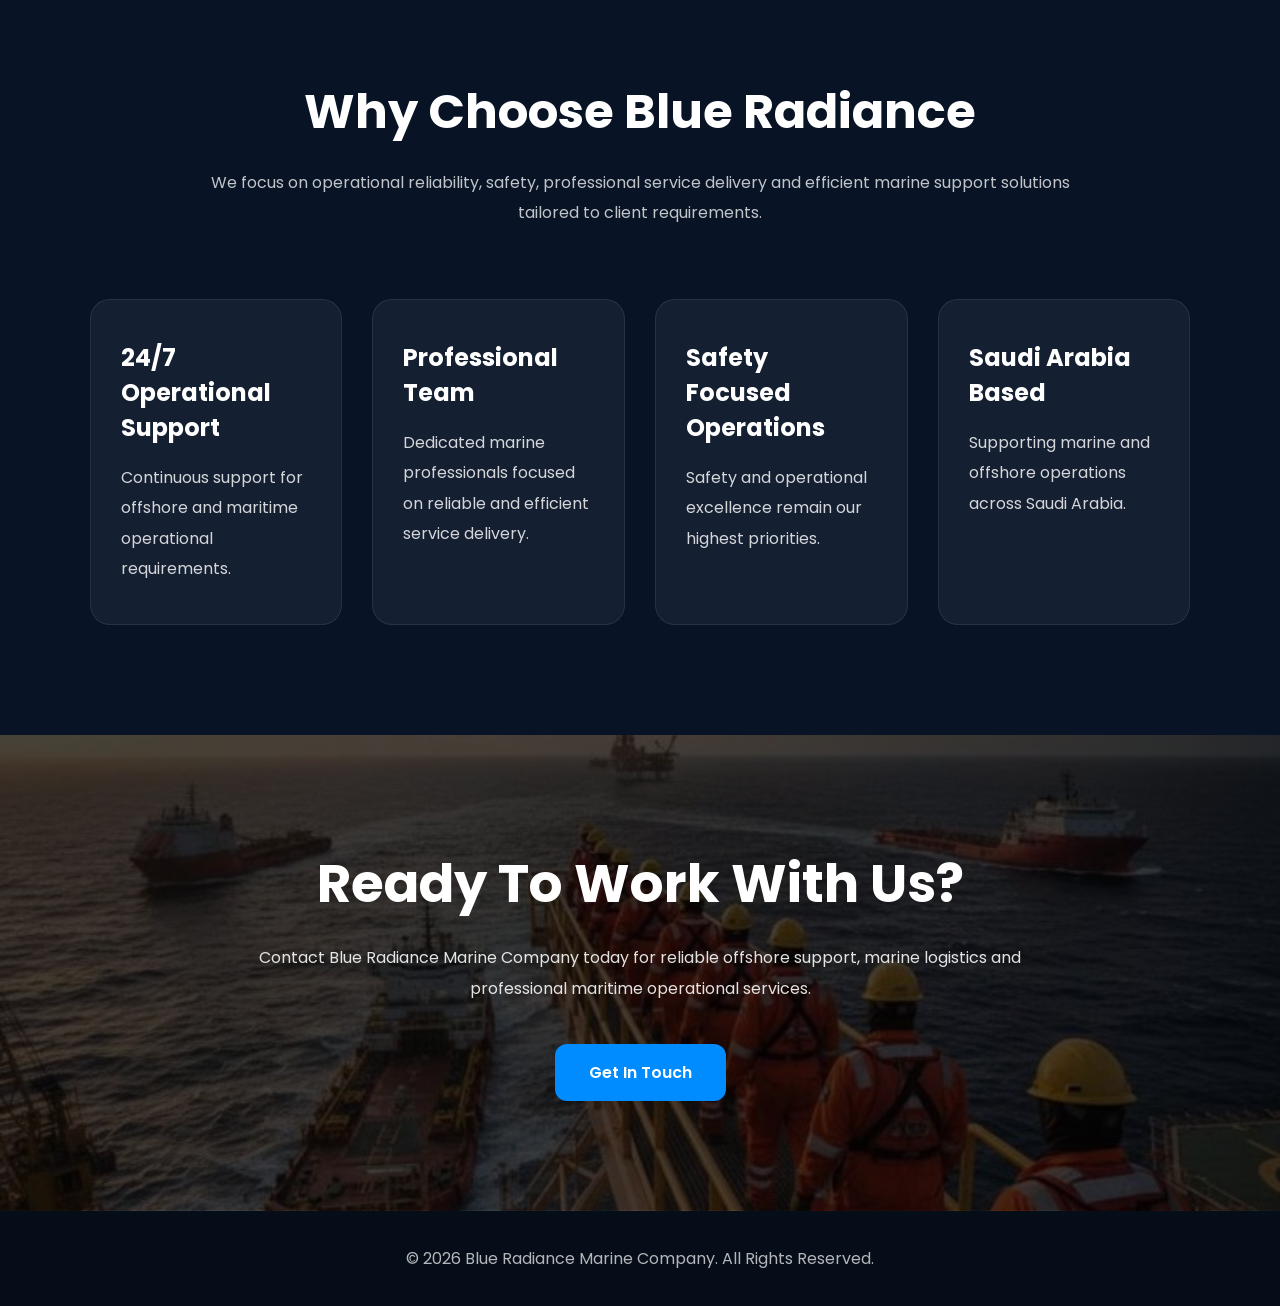
==== commit e5551a69: "Add active navbar state with blue highlight, glowing underline, and smooth animations" ====
--- a/index.html
+++ b/index.html
@@ -122,12 +122,54 @@
             text-decoration:none;
             font-weight:600;
             transition:0.3s;
+            position:relative;
 
         }
 
         .nav-menu a:hover{
 
             color:#3eb8ff;
+
+        }
+
+        /* Active state styles */
+        .nav-menu a.active{
+
+            color:#0099ff;
+            font-weight:700;
+
+        }
+
+        .nav-menu a.active::after{
+
+            content:'';
+            position:absolute;
+            bottom:-8px;
+            left:0;
+            right:0;
+            height:3px;
+            background:linear-gradient(90deg, #0099ff, #00d4ff);
+            border-radius:2px;
+            box-shadow:0 0 12px rgba(0, 153, 255, 0.6);
+            animation:glowUnderline 0.6s ease-out;
+
+        }
+
+        @keyframes glowUnderline{
+
+            from{
+
+                width:0;
+                left:50%;
+
+            }
+
+            to{
+
+                width:100%;
+                left:0;
+
+            }
 
         }
 
@@ -538,6 +580,13 @@
 
             }
 
+            .nav-menu a.active::after{
+
+                bottom:-5px;
+                height:2px;
+
+            }
+
             .hero{
 
                 padding-top:170px;
@@ -599,7 +648,7 @@
             <ul class="nav-menu">
 
                 <li>
-                    <a href="index.html">
+                    <a href="index.html" class="active">
                         Home
                     </a>
                 </li>
